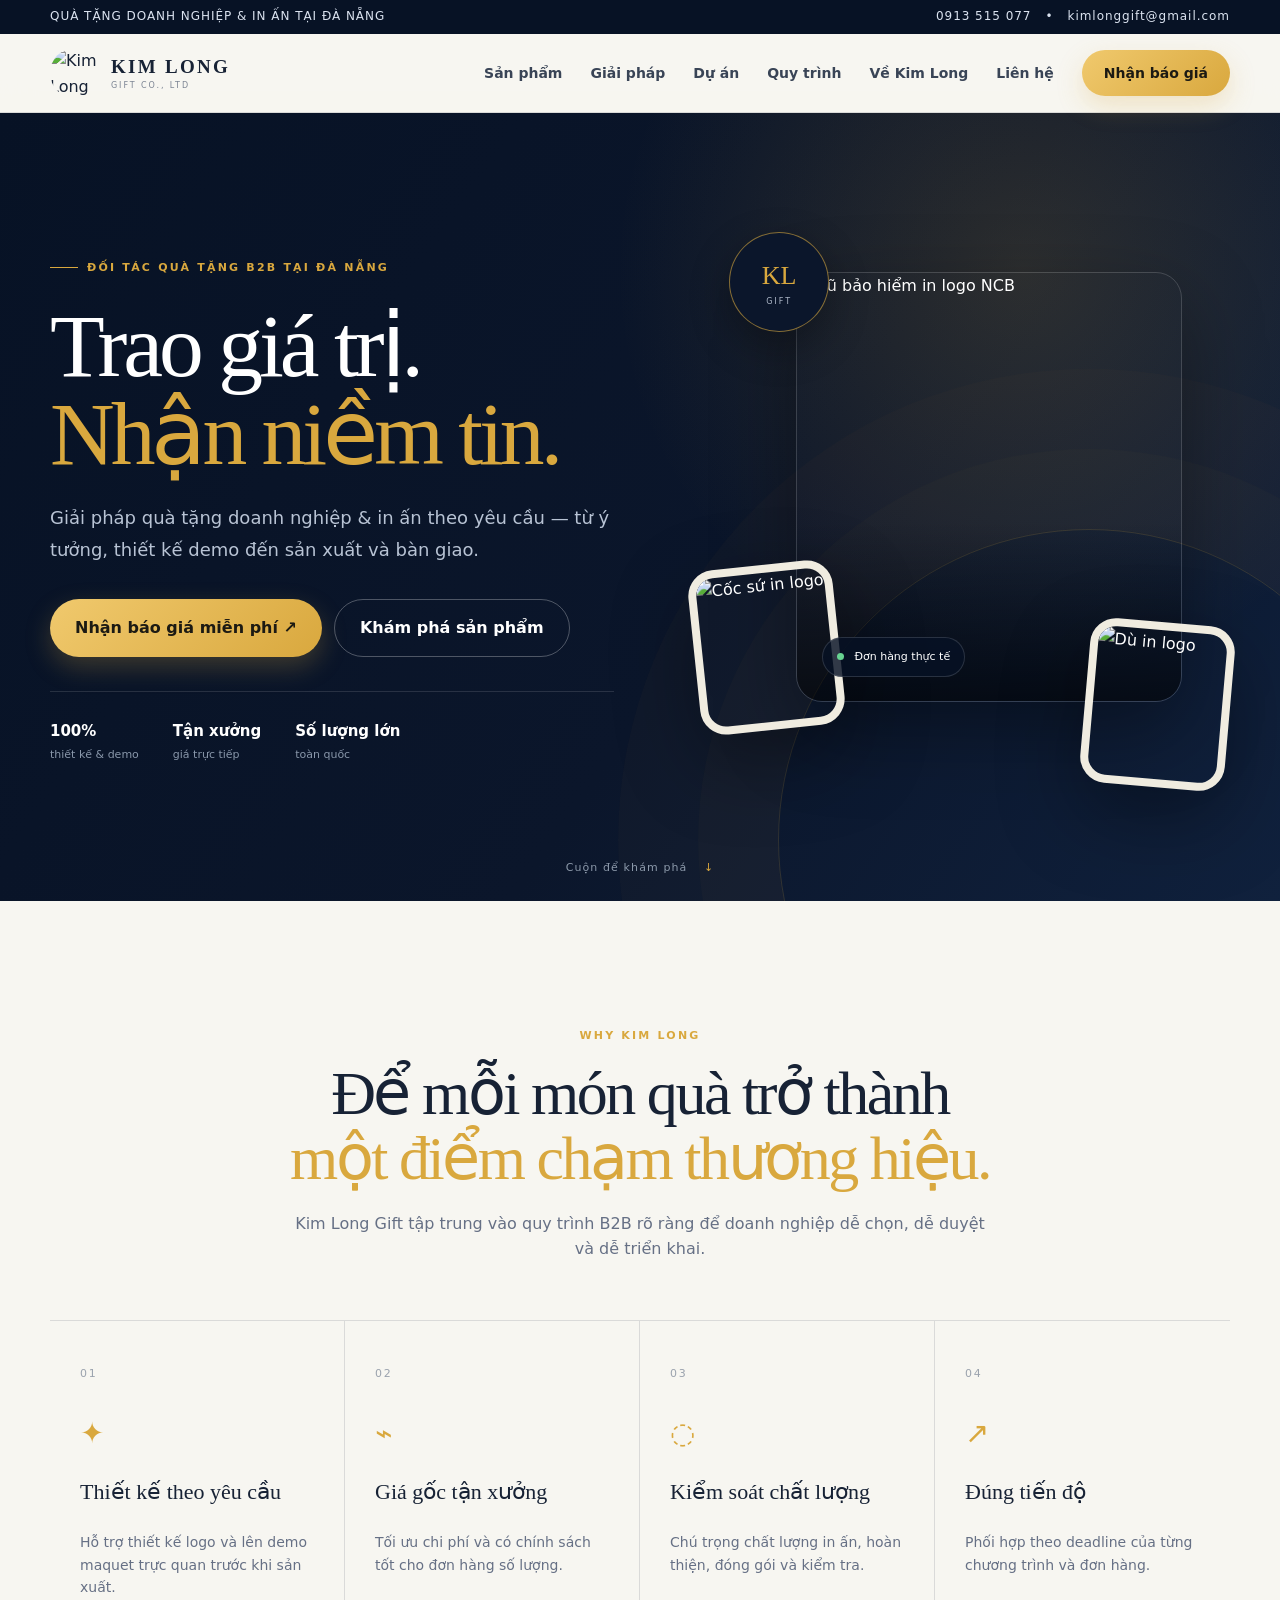
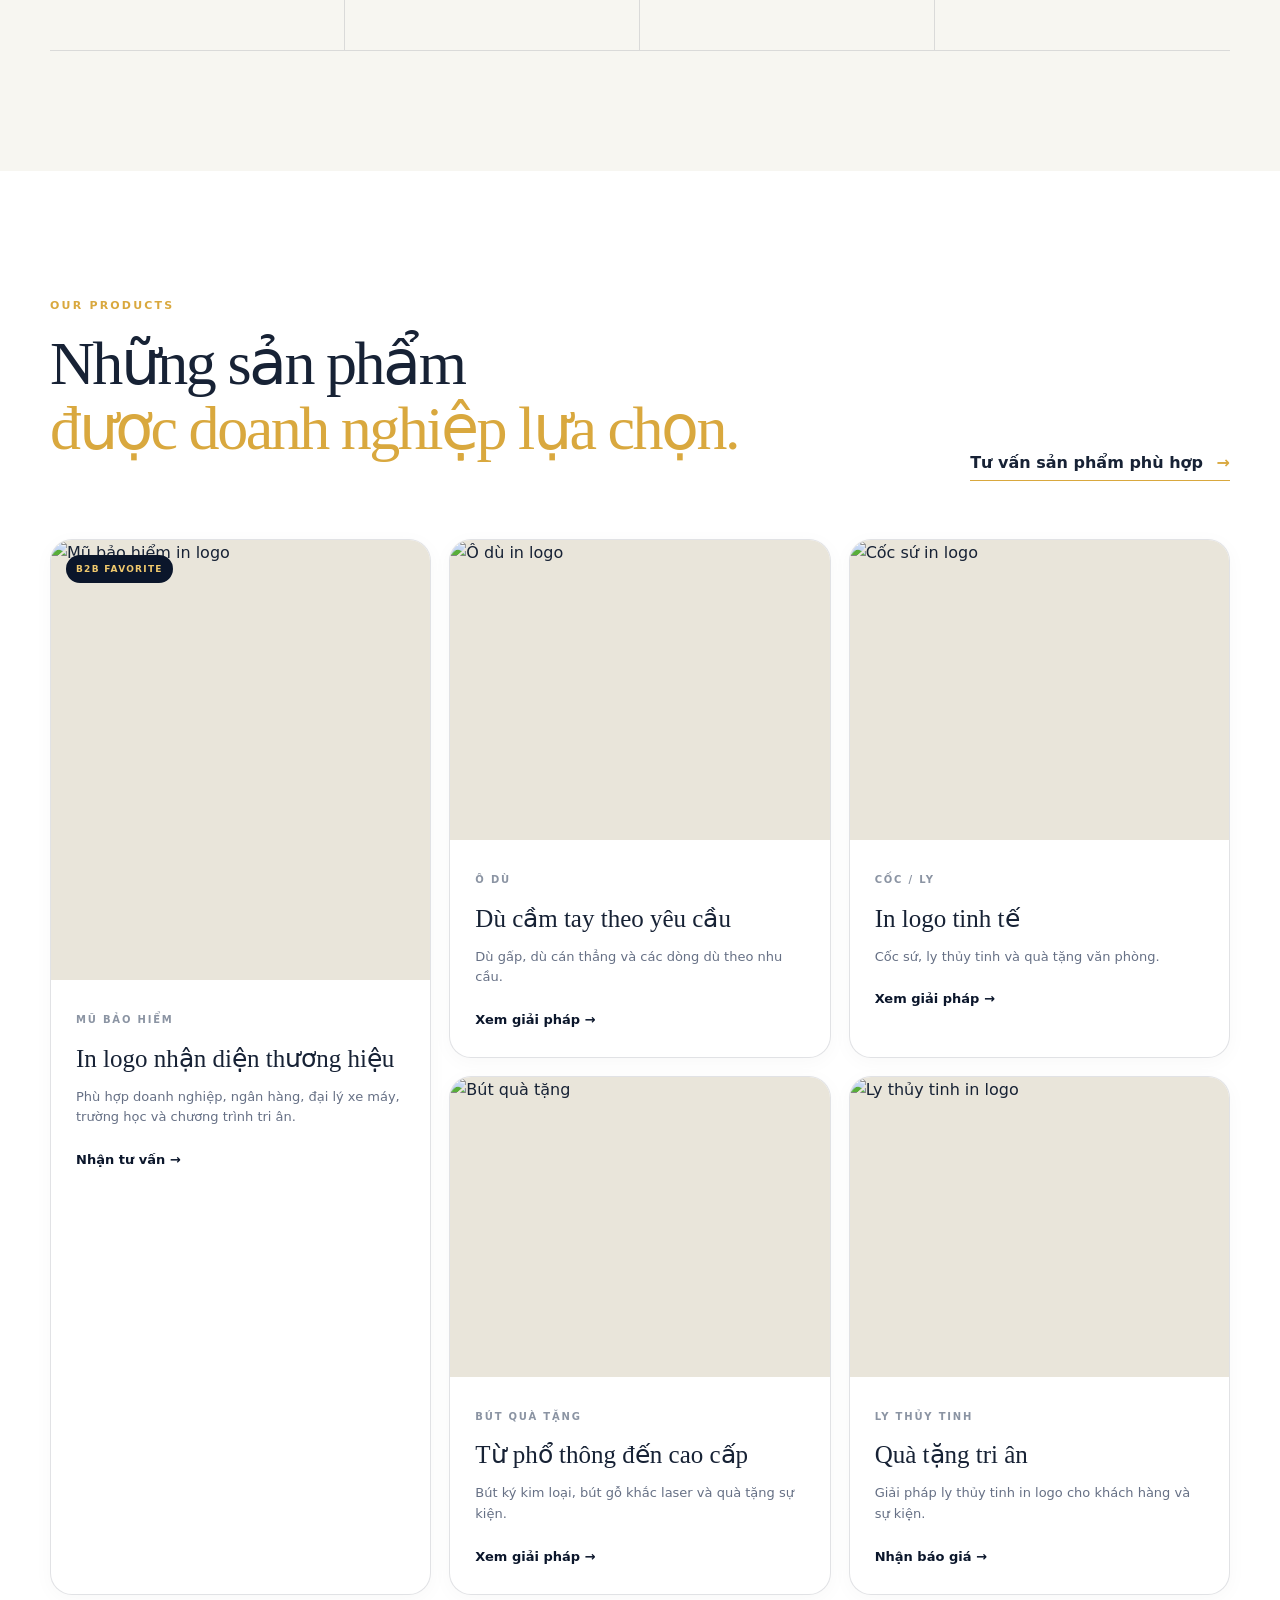
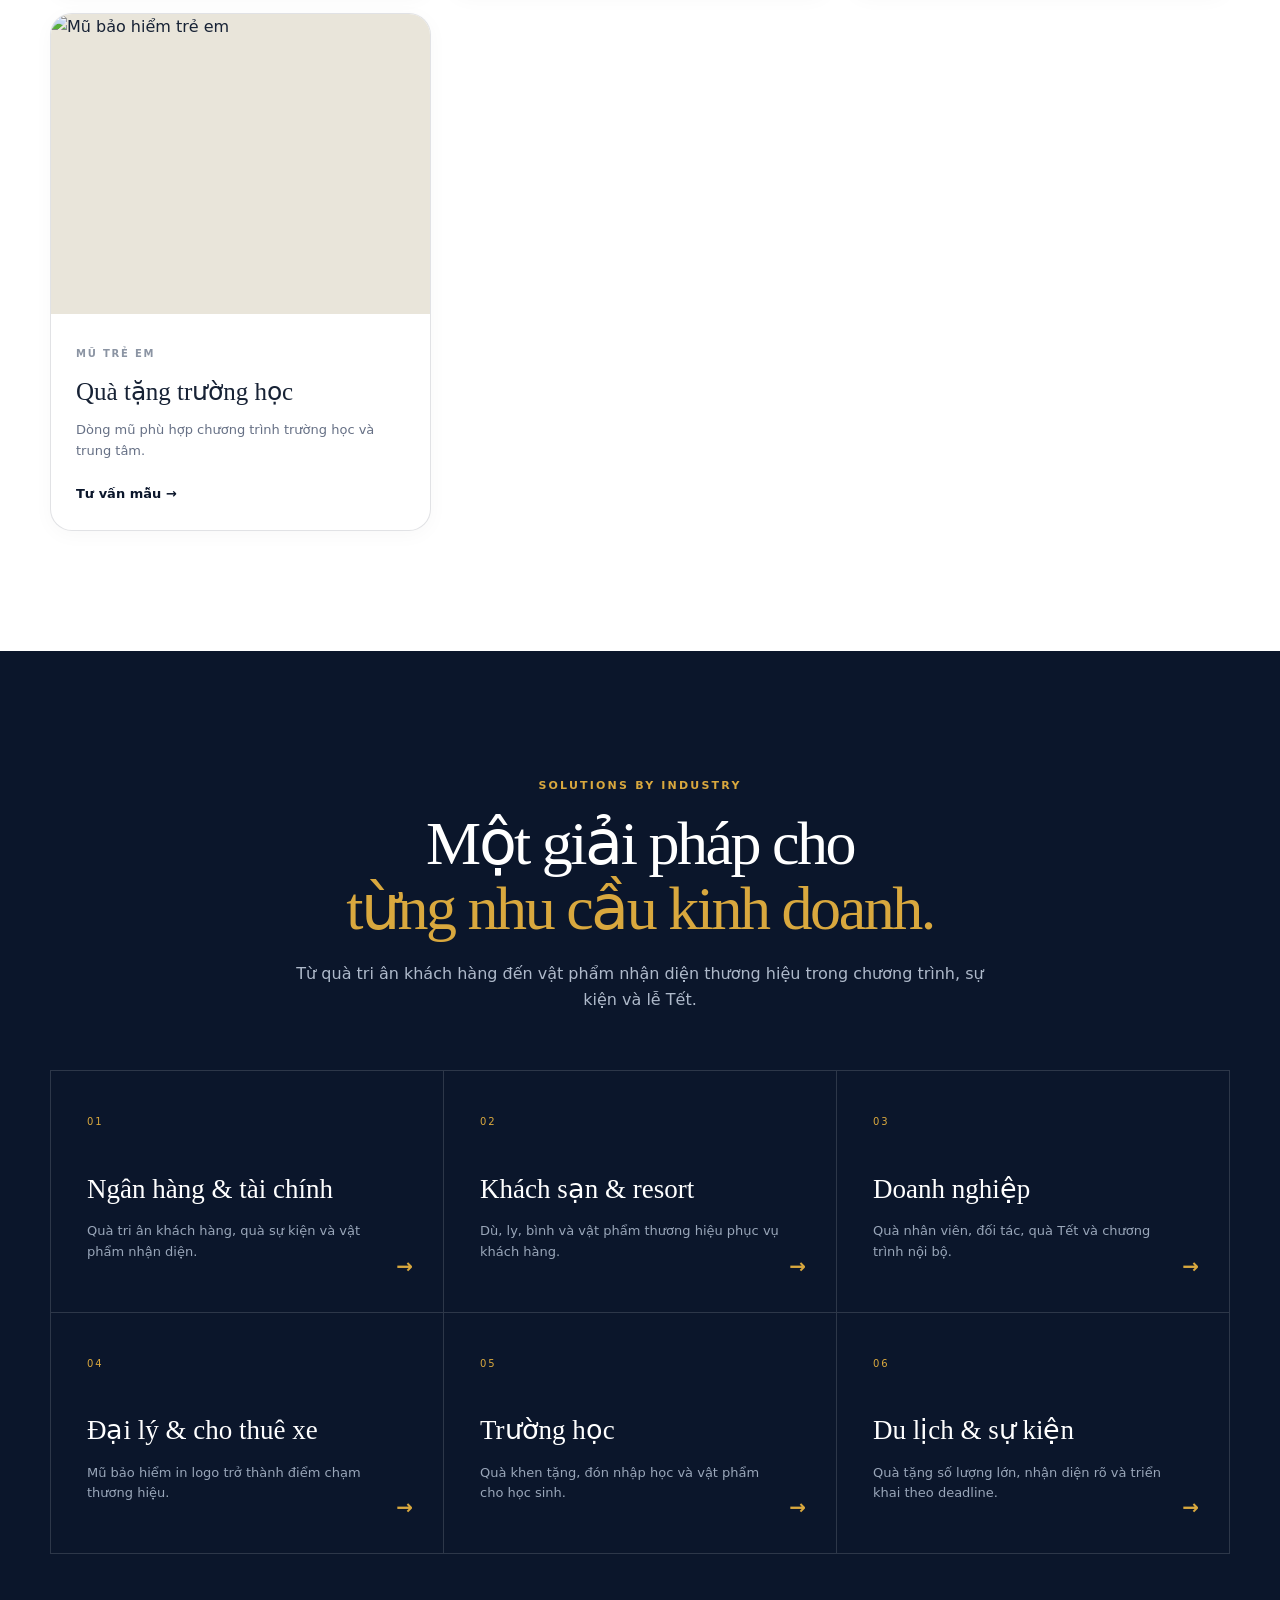
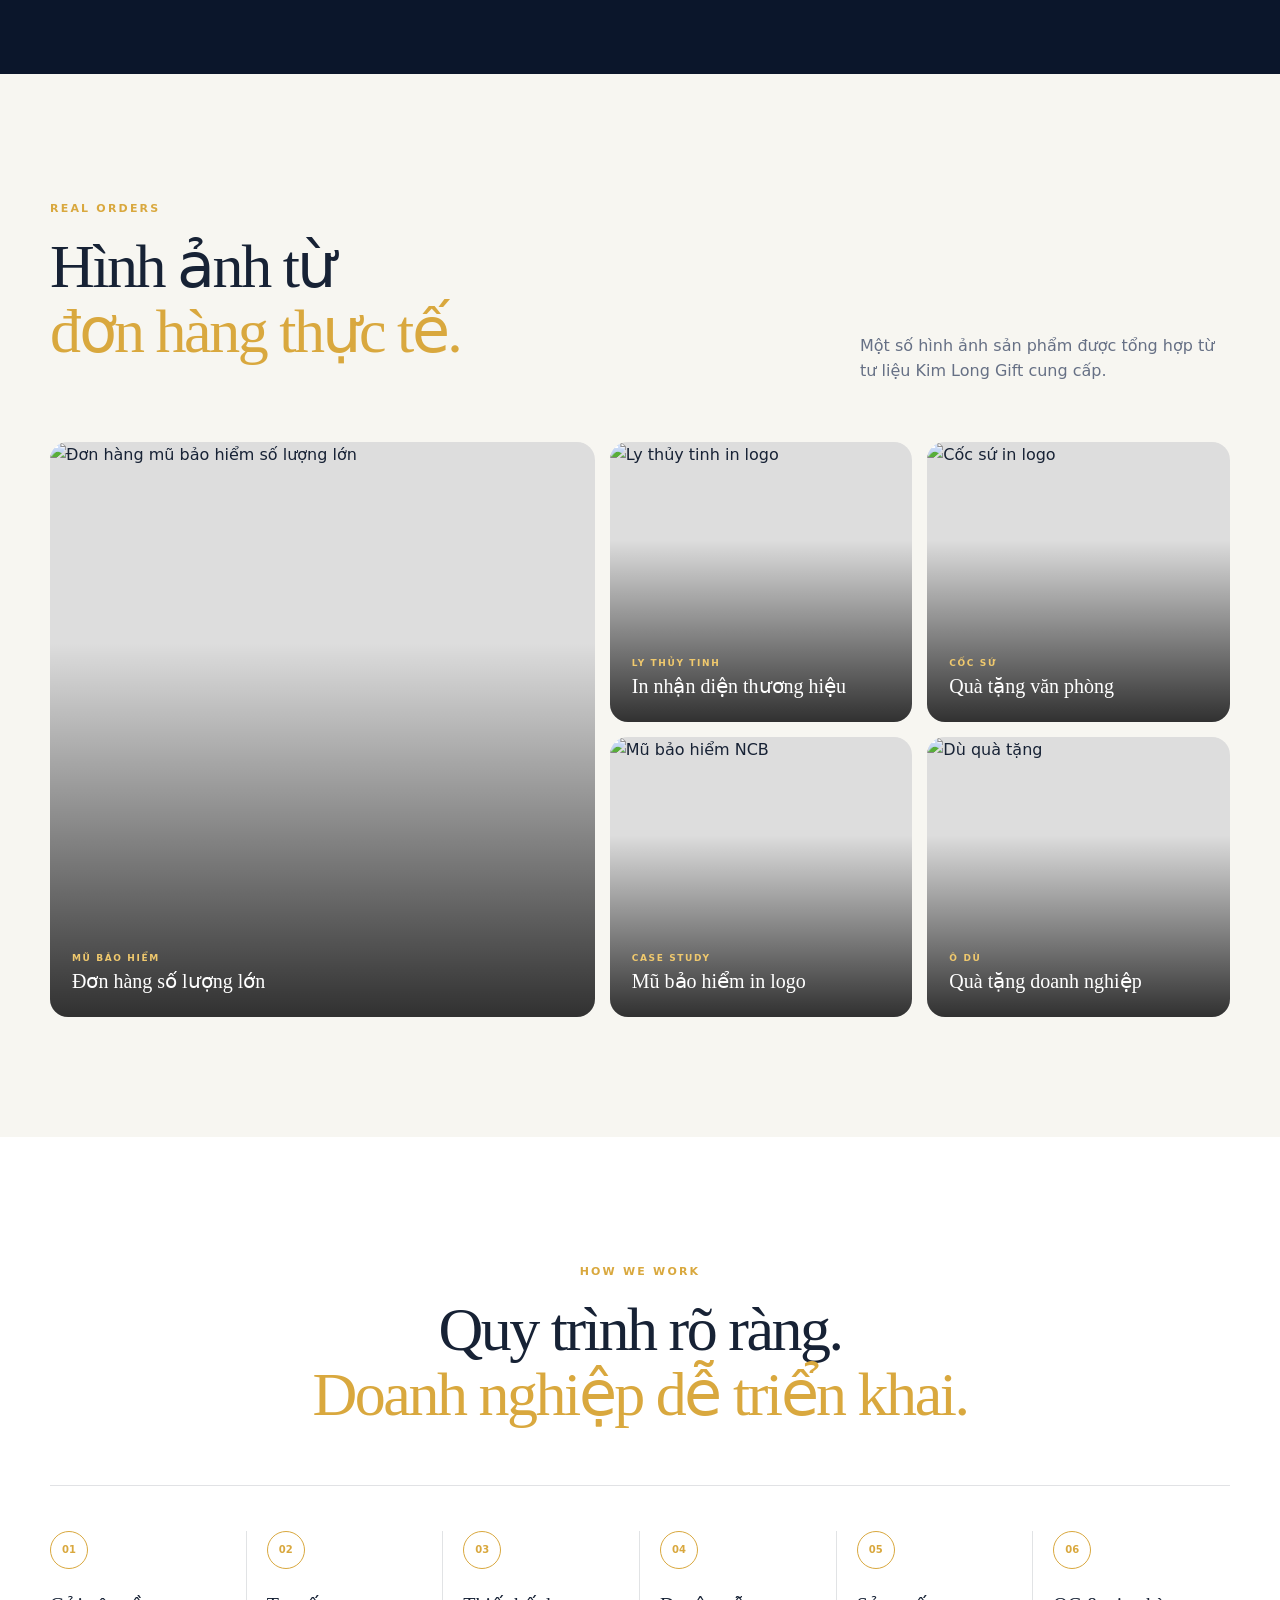
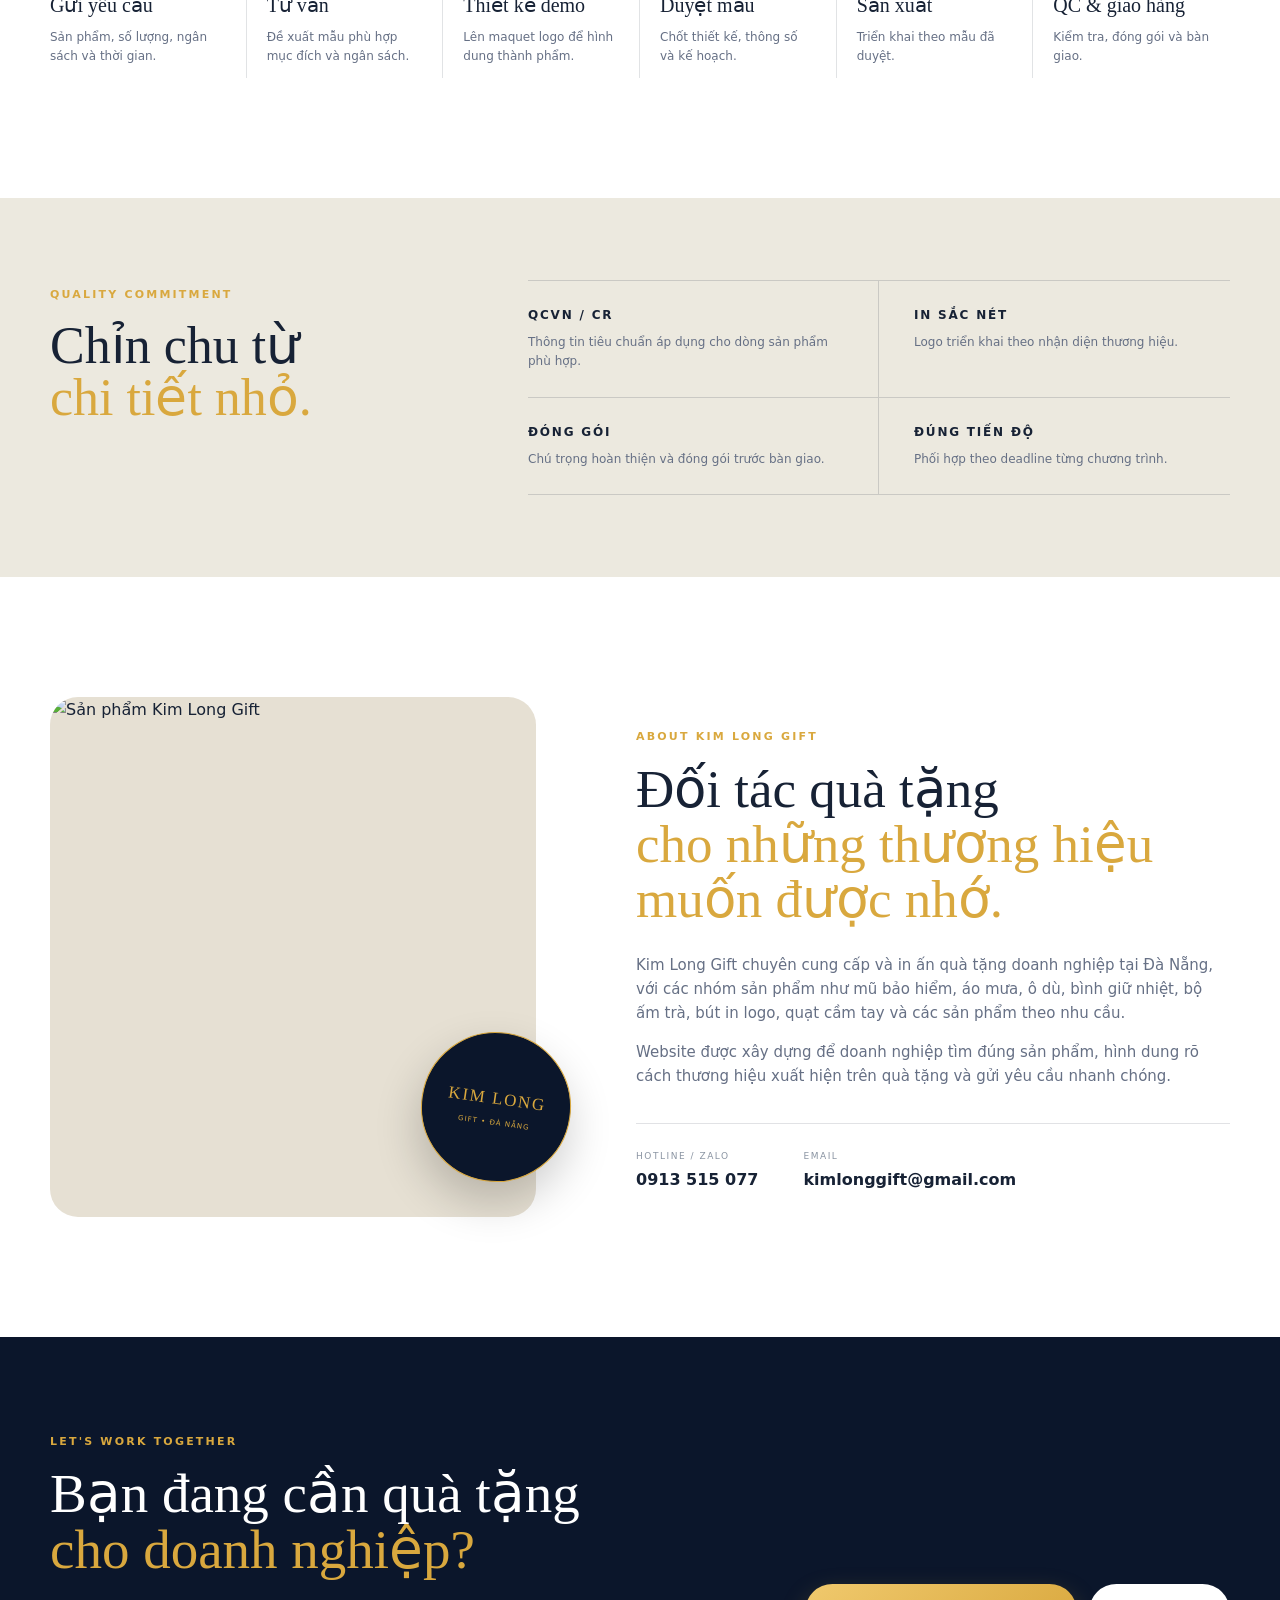
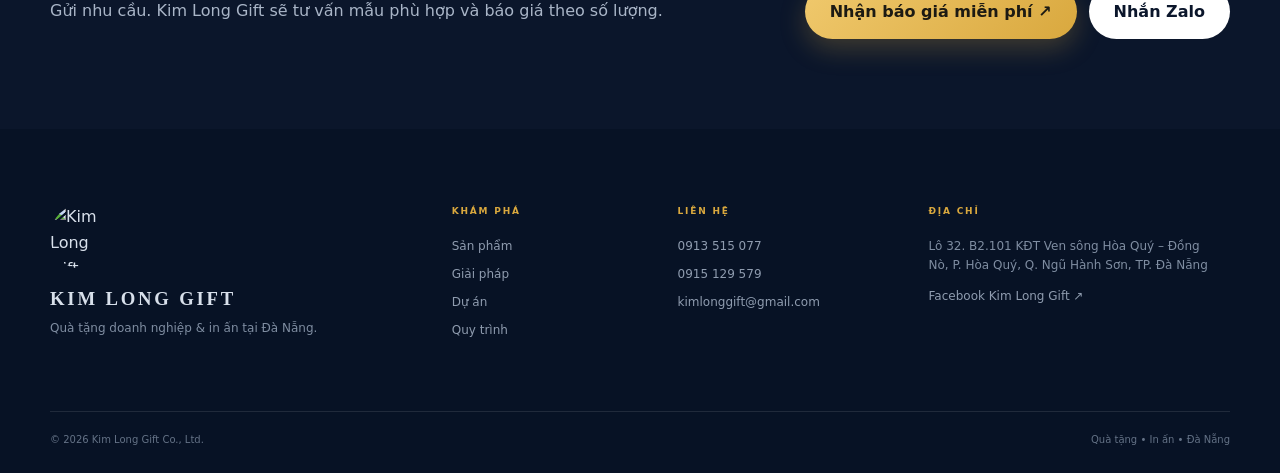
==== index.html @ 125bad08 "Add Kim Long Gift website homepage" ====
<!doctype html><html lang="vi"><head><meta charset="utf-8"><meta name="viewport" content="width=device-width,initial-scale=1"><meta name="theme-color" content="#0b162b"><meta name="description" content="Kim Long Gift – quà tặng doanh nghiệp và in ấn logo tại Đà Nẵng."><meta property="og:title" content="Kim Long Gift | Quà tặng doanh nghiệp & in ấn"><meta property="og:description" content="Giải pháp quà tặng doanh nghiệp từ tư vấn, thiết kế demo đến sản xuất và giao hàng."><title>Kim Long Gift | Quà tặng doanh nghiệp & in ấn Đà Nẵng</title><link rel="icon" href="assets/logo.jpg"><link rel="stylesheet" href="styles.css"></head><body><div class="topbar"><div class="container topbar-inner"><span>QUÀ TẶNG DOANH NGHIỆP & IN ẤN TẠI ĐÀ NẴNG</span><div class="top-links"><a href="tel:+84913515077">0913 515 077</a><span>•</span><a href="mailto:kimlonggift@gmail.com">kimlonggift@gmail.com</a></div></div></div><header class="site-header"><div class="container nav-wrap"><a class="brand" href="#home"><img src="assets/logo.jpg" alt="Kim Long Gift" class="brand-logo"><div class="brand-copy"><strong>KIM LONG</strong><span>GIFT CO., LTD</span></div></a><button class="menu-toggle" aria-label="Mở menu" aria-expanded="false">☰</button><nav class="nav" id="nav"><a href="#products">Sản phẩm</a><a href="#solutions">Giải pháp</a><a href="#projects">Dự án</a><a href="#process">Quy trình</a><a href="#about">Về Kim Long</a><a href="#contact">Liên hệ</a><button class="btn btn-gold nav-cta" data-open-quote>Nhận báo giá</button></nav></div></header><main><section class="hero" id="home"><div class="container hero-grid"><div class="hero-copy reveal"><div class="eyebrow"><span></span> ĐỐI TÁC QUÀ TẶNG B2B TẠI ĐÀ NẴNG</div><h1>Trao giá trị.<br><em>Nhận niềm tin.</em></h1><p class="hero-lead">Giải pháp quà tặng doanh nghiệp & in ấn theo yêu cầu — từ ý tưởng, thiết kế demo đến sản xuất và bàn giao.</p><div class="hero-actions"><button class="btn btn-gold btn-lg" data-open-quote>Nhận báo giá miễn phí <span>↗</span></button><a class="btn btn-outline btn-lg" href="#products">Khám phá sản phẩm</a></div><div class="trust-row"><div><strong>100%</strong><span>thiết kế & demo</span></div><div><strong>Tận xưởng</strong><span>giá trực tiếp</span></div><div><strong>Số lượng lớn</strong><span>toàn quốc</span></div></div></div><div class="hero-showcase reveal"><div class="hero-card main-card"><img src="assets/helmet-ncb.jpg" alt="Mũ bảo hiểm in logo NCB"><div class="floating-tag"><span class="dot"></span> Đơn hàng thực tế</div></div><div class="hero-card small-card small-one"><img src="assets/cup-donga.jpg" alt="Cốc sứ in logo"></div><div class="hero-card small-card small-two"><img src="assets/umbrella.jpg" alt="Dù in logo"></div><div class="seal"><span>KL</span><small>GIFT</small></div></div></div><a class="scroll-hint" href="#why">Cuộn để khám phá <span>↓</span></a></section><section class="section why" id="why"><div class="container"><div class="section-head centered reveal"><span class="section-kicker">WHY KIM LONG</span><h2>Để mỗi món quà trở thành<br><em>một điểm chạm thương hiệu.</em></h2><p>Kim Long Gift tập trung vào quy trình B2B rõ ràng để doanh nghiệp dễ chọn, dễ duyệt và dễ triển khai.</p></div><div class="feature-grid"><article class="feature-card reveal"><span class="feature-no">01</span><div class="feature-icon">✦</div><h3>Thiết kế theo yêu cầu</h3><p>Hỗ trợ thiết kế logo và lên demo maquet trực quan trước khi sản xuất.</p></article><article class="feature-card reveal"><span class="feature-no">02</span><div class="feature-icon">⌁</div><h3>Giá gốc tận xưởng</h3><p>Tối ưu chi phí và có chính sách tốt cho đơn hàng số lượng.</p></article><article class="feature-card reveal"><span class="feature-no">03</span><div class="feature-icon">◌</div><h3>Kiểm soát chất lượng</h3><p>Chú trọng chất lượng in ấn, hoàn thiện, đóng gói và kiểm tra.</p></article><article class="feature-card reveal"><span class="feature-no">04</span><div class="feature-icon">↗</div><h3>Đúng tiến độ</h3><p>Phối hợp theo deadline của từng chương trình và đơn hàng.</p></article></div></div></section><section class="section products" id="products"><div class="container"><div class="section-head row-head reveal"><div><span class="section-kicker">OUR PRODUCTS</span><h2>Những sản phẩm<br><em>được doanh nghiệp lựa chọn.</em></h2></div><a class="text-link" href="#contact">Tư vấn sản phẩm phù hợp <span>→</span></a></div><div class="product-grid"><article class="product-card product-feature reveal"><div class="product-image"><img src="assets/helmet-ncb.jpg" alt="Mũ bảo hiểm in logo"><span class="product-label">B2B FAVORITE</span></div><div class="product-body"><span>MŨ BẢO HIỂM</span><h3>In logo nhận diện thương hiệu</h3><p>Phù hợp doanh nghiệp, ngân hàng, đại lý xe máy, trường học và chương trình tri ân.</p><a href="#contact">Nhận tư vấn →</a></div></article><article class="product-card reveal"><div class="product-image"><img src="assets/umbrella.jpg" alt="Ô dù in logo"></div><div class="product-body"><span>Ô DÙ</span><h3>Dù cầm tay theo yêu cầu</h3><p>Dù gấp, dù cán thẳng và các dòng dù theo nhu cầu.</p><a href="#contact">Xem giải pháp →</a></div></article><article class="product-card reveal"><div class="product-image"><img src="assets/cup-agribank.jpg" alt="Cốc sứ in logo"></div><div class="product-body"><span>CỐC / LY</span><h3>In logo tinh tế</h3><p>Cốc sứ, ly thủy tinh và quà tặng văn phòng.</p><a href="#contact">Xem giải pháp →</a></div></article><article class="product-card reveal"><div class="product-image"><img src="assets/pen.jpg" alt="Bút quà tặng"></div><div class="product-body"><span>BÚT QUÀ TẶNG</span><h3>Từ phổ thông đến cao cấp</h3><p>Bút ký kim loại, bút gỗ khắc laser và quà tặng sự kiện.</p><a href="#contact">Xem giải pháp →</a></div></article><article class="product-card reveal"><div class="product-image"><img src="assets/glass.jpg" alt="Ly thủy tinh in logo"></div><div class="product-body"><span>LY THỦY TINH</span><h3>Quà tặng tri ân</h3><p>Giải pháp ly thủy tinh in logo cho khách hàng và sự kiện.</p><a href="#contact">Nhận báo giá →</a></div></article><article class="product-card reveal"><div class="product-image"><img src="assets/kids-helmet.jpg" alt="Mũ bảo hiểm trẻ em"></div><div class="product-body"><span>MŨ TRẺ EM</span><h3>Quà tặng trường học</h3><p>Dòng mũ phù hợp chương trình trường học và trung tâm.</p><a href="#contact">Tư vấn mẫu →</a></div></article></div></div></section><section class="section dark solutions" id="solutions"><div class="container"><div class="section-head centered light reveal"><span class="section-kicker">SOLUTIONS BY INDUSTRY</span><h2>Một giải pháp cho<br><em>từng nhu cầu kinh doanh.</em></h2><p>Từ quà tri ân khách hàng đến vật phẩm nhận diện thương hiệu trong chương trình, sự kiện và lễ Tết.</p></div><div class="industry-grid"><article class="industry-card reveal"><span>01</span><h3>Ngân hàng & tài chính</h3><p>Quà tri ân khách hàng, quà sự kiện và vật phẩm nhận diện.</p><b>→</b></article><article class="industry-card reveal"><span>02</span><h3>Khách sạn & resort</h3><p>Dù, ly, bình và vật phẩm thương hiệu phục vụ khách hàng.</p><b>→</b></article><article class="industry-card reveal"><span>03</span><h3>Doanh nghiệp</h3><p>Quà nhân viên, đối tác, quà Tết và chương trình nội bộ.</p><b>→</b></article><article class="industry-card reveal"><span>04</span><h3>Đại lý & cho thuê xe</h3><p>Mũ bảo hiểm in logo trở thành điểm chạm thương hiệu.</p><b>→</b></article><article class="industry-card reveal"><span>05</span><h3>Trường học</h3><p>Quà khen tặng, đón nhập học và vật phẩm cho học sinh.</p><b>→</b></article><article class="industry-card reveal"><span>06</span><h3>Du lịch & sự kiện</h3><p>Quà tặng số lượng lớn, nhận diện rõ và triển khai theo deadline.</p><b>→</b></article></div></div></section><section class="section projects" id="projects"><div class="container"><div class="section-head row-head reveal"><div><span class="section-kicker">REAL ORDERS</span><h2>Hình ảnh từ<br><em>đơn hàng thực tế.</em></h2></div><p class="head-note">Một số hình ảnh sản phẩm được tổng hợp từ tư liệu Kim Long Gift cung cấp.</p></div><div class="project-mosaic"><div class="project large reveal"><img src="assets/helmets-bulk.jpg" alt="Đơn hàng mũ bảo hiểm số lượng lớn"><div class="project-caption"><span>MŨ BẢO HIỂM</span><strong>Đơn hàng số lượng lớn</strong></div></div><div class="project reveal"><img src="assets/glass-logo.jpg" alt="Ly thủy tinh in logo"><div class="project-caption"><span>LY THỦY TINH</span><strong>In nhận diện thương hiệu</strong></div></div><div class="project reveal"><img src="assets/cup-bidv.jpg" alt="Cốc sứ in logo"><div class="project-caption"><span>CỐC SỨ</span><strong>Quà tặng văn phòng</strong></div></div><div class="project reveal"><img src="assets/helmet-ncb-2.jpg" alt="Mũ bảo hiểm NCB"><div class="project-caption"><span>CASE STUDY</span><strong>Mũ bảo hiểm in logo</strong></div></div><div class="project reveal"><img src="assets/umbrella-yellow.jpg" alt="Dù quà tặng"><div class="project-caption"><span>Ô DÙ</span><strong>Quà tặng doanh nghiệp</strong></div></div></div></div></section><section class="section process" id="process"><div class="container"><div class="section-head centered reveal"><span class="section-kicker">HOW WE WORK</span><h2>Quy trình rõ ràng.<br><em>Doanh nghiệp dễ triển khai.</em></h2></div><div class="process-line"><div class="process-step reveal"><span>01</span><h3>Gửi yêu cầu</h3><p>Sản phẩm, số lượng, ngân sách và thời gian.</p></div><div class="process-step reveal"><span>02</span><h3>Tư vấn</h3><p>Đề xuất mẫu phù hợp mục đích và ngân sách.</p></div><div class="process-step reveal"><span>03</span><h3>Thiết kế demo</h3><p>Lên maquet logo để hình dung thành phẩm.</p></div><div class="process-step reveal"><span>04</span><h3>Duyệt mẫu</h3><p>Chốt thiết kế, thông số và kế hoạch.</p></div><div class="process-step reveal"><span>05</span><h3>Sản xuất</h3><p>Triển khai theo mẫu đã duyệt.</p></div><div class="process-step reveal"><span>06</span><h3>QC & giao hàng</h3><p>Kiểm tra, đóng gói và bàn giao.</p></div></div></div></section><section class="quality-band"><div class="container quality-grid"><div class="quality-intro reveal"><span class="section-kicker">QUALITY COMMITMENT</span><h2>Chỉn chu từ<br><em>chi tiết nhỏ.</em></h2></div><div class="quality-items"><div class="quality-item reveal"><strong>QCVN / CR</strong><span>Thông tin tiêu chuẩn áp dụng cho dòng sản phẩm phù hợp.</span></div><div class="quality-item reveal"><strong>IN SẮC NÉT</strong><span>Logo triển khai theo nhận diện thương hiệu.</span></div><div class="quality-item reveal"><strong>ĐÓNG GÓI</strong><span>Chú trọng hoàn thiện và đóng gói trước bàn giao.</span></div><div class="quality-item reveal"><strong>ĐÚNG TIẾN ĐỘ</strong><span>Phối hợp theo deadline từng chương trình.</span></div></div></div></section><section class="section about" id="about"><div class="container about-grid"><div class="about-visual reveal"><div class="about-image"><img src="assets/glass.jpg" alt="Sản phẩm Kim Long Gift"></div><div class="about-stamp"><span>KIM LONG</span><small>GIFT • ĐÀ NẴNG</small></div></div><div class="about-copy reveal"><span class="section-kicker">ABOUT KIM LONG GIFT</span><h2>Đối tác quà tặng<br><em>cho những thương hiệu muốn được nhớ.</em></h2><p>Kim Long Gift chuyên cung cấp và in ấn quà tặng doanh nghiệp tại Đà Nẵng, với các nhóm sản phẩm như mũ bảo hiểm, áo mưa, ô dù, bình giữ nhiệt, bộ ấm trà, bút in logo, quạt cầm tay và các sản phẩm theo nhu cầu.</p><p>Website được xây dựng để doanh nghiệp tìm đúng sản phẩm, hình dung rõ cách thương hiệu xuất hiện trên quà tặng và gửi yêu cầu nhanh chóng.</p><div class="about-contact"><div><span>HOTLINE / ZALO</span><a href="tel:+84913515077">0913 515 077</a></div><div><span>EMAIL</span><a href="mailto:kimlonggift@gmail.com">kimlonggift@gmail.com</a></div></div></div></div></section><section class="cta" id="contact"><div class="container cta-inner reveal"><div><span class="section-kicker">LET'S WORK TOGETHER</span><h2>Bạn đang cần quà tặng<br><em>cho doanh nghiệp?</em></h2><p>Gửi nhu cầu. Kim Long Gift sẽ tư vấn mẫu phù hợp và báo giá theo số lượng.</p></div><div class="cta-actions"><button class="btn btn-gold btn-lg" data-open-quote>Nhận báo giá miễn phí ↗</button><a class="btn btn-light btn-lg" href="https://zalo.me/0913515077" target="_blank" rel="noopener">Nhắn Zalo</a></div></div></section></main><footer class="footer"><div class="container footer-grid"><div class="footer-brand"><img src="assets/logo.jpg" alt="Kim Long Gift"><h3>KIM LONG GIFT</h3><p>Quà tặng doanh nghiệp & in ấn tại Đà Nẵng.</p></div><div><span class="footer-title">KHÁM PHÁ</span><a href="#products">Sản phẩm</a><a href="#solutions">Giải pháp</a><a href="#projects">Dự án</a><a href="#process">Quy trình</a></div><div><span class="footer-title">LIÊN HỆ</span><a href="tel:+84913515077">0913 515 077</a><a href="tel:+84915129579">0915 129 579</a><a href="mailto:kimlonggift@gmail.com">kimlonggift@gmail.com</a></div><div><span class="footer-title">ĐỊA CHỈ</span><p>Lô 32. B2.101 KĐT Ven sông Hòa Quý – Đồng Nò, P. Hòa Quý, Q. Ngũ Hành Sơn, TP. Đà Nẵng</p><a href="https://www.facebook.com/kimlonggift" target="_blank" rel="noopener">Facebook Kim Long Gift ↗</a></div></div><div class="container footer-bottom"><span>© 2026 Kim Long Gift Co., Ltd.</span><span>Quà tặng • In ấn • Đà Nẵng</span></div></footer><div class="mobile-bar"><a href="tel:+84913515077">☎ Gọi ngay</a><a href="https://zalo.me/0913515077" target="_blank" rel="noopener">Zalo</a><button data-open-quote>Báo giá</button></div><div class="modal" id="quoteModal" aria-hidden="true"><div class="modal-backdrop" data-close-quote></div><div class="modal-panel"><button class="modal-close" data-close-quote aria-label="Đóng">×</button><span class="section-kicker">NHẬN BÁO GIÁ</span><h2>Hãy cho Kim Long biết<br><em>bạn đang cần gì.</em></h2><form id="quoteForm"><div class="form-grid"><label>Họ tên *<input name="name" required placeholder="Nguyễn Văn A"></label><label>Công ty<input name="company" placeholder="Tên doanh nghiệp"></label></div><div class="form-grid"><label>Số điện thoại *<input name="phone" required type="tel" placeholder="09xx xxx xxx"></label><label>Sản phẩm cần tìm<select name="product"><option>Mũ bảo hiểm</option><option>Ô / dù</option><option>Cốc / ly</option><option>Bình giữ nhiệt</option><option>Bút quà tặng</option><option>Sản phẩm khác</option></select></label></div><div class="form-grid"><label>Số lượng dự kiến<input name="quantity" placeholder="Ví dụ: 500 sản phẩm"></label><label>Thời gian cần hàng<input name="deadline" placeholder="Ví dụ: 20/10/2026"></label></div><label>Ghi chú<textarea name="note" rows="3" placeholder="Màu sắc, logo, ngân sách hoặc yêu cầu đặc biệt..."></textarea></label><button class="btn btn-gold btn-lg full" type="submit">Gửi yêu cầu qua email ↗</button></form></div></div><script src="script.js"></script></body></html>
---- styles.css ----
:root{--navy:#0b162b;--navy2:#101f38;--gold:#d9a83e;--gold2:#f0c96d;--ink:#172235;--muted:#667085;--paper:#f7f6f1;--white:#fff;--line:rgba(11,22,43,.12);--shadow:0 24px 70px rgba(11,22,43,.13);--radius:22px}*{box-sizing:border-box}html{scroll-behavior:smooth}body{margin:0;font-family:Inter,ui-sans-serif,system-ui,-apple-system,BlinkMacSystemFont,"Segoe UI",sans-serif;color:var(--ink);background:var(--paper);line-height:1.6}button,a,input,select,textarea{font:inherit}a{text-decoration:none;color:inherit}img{display:block;max-width:100%}.container{width:min(1180px,calc(100% - 48px));margin:auto}.topbar{background:#071225;color:#dbe3f0;font-size:12px;letter-spacing:.08em}.topbar-inner{min-height:34px;display:flex;align-items:center;justify-content:space-between}.top-links{display:flex;gap:14px}.site-header{position:sticky;top:0;z-index:50;background:rgba(247,246,241,.94);backdrop-filter:blur(16px);border-bottom:1px solid var(--line)}.nav-wrap{height:78px;display:flex;align-items:center;justify-content:space-between}.brand{display:flex;align-items:center;gap:11px}.brand-logo{width:50px;height:50px;border-radius:50%;object-fit:cover}.brand-copy{display:flex;flex-direction:column;line-height:1}.brand-copy strong{font-family:Georgia,serif;font-size:19px;letter-spacing:.12em}.brand-copy span{font-size:8px;letter-spacing:.24em;margin-top:6px;color:#7b8493}.nav{display:flex;align-items:center;gap:28px;font-size:14px;font-weight:600}.nav a{color:#394456;transition:.2s}.nav a:hover{color:var(--gold)}.btn{border:0;cursor:pointer;border-radius:999px;padding:12px 22px;font-weight:750;transition:transform .2s,box-shadow .2s,background .2s}.btn:hover{transform:translateY(-2px)}.btn-gold{background:linear-gradient(135deg,var(--gold2),var(--gold));color:#1c1a13;box-shadow:0 10px 26px rgba(217,168,62,.25)}.btn-outline{border:1px solid rgba(255,255,255,.28);color:#fff;background:transparent}.btn-light{background:#fff;color:var(--navy)}.btn-lg{padding:15px 25px}.menu-toggle{display:none;background:none;border:0;font-size:26px}.hero{min-height:calc(100vh - 112px);display:flex;align-items:center;position:relative;overflow:hidden;background:var(--navy);color:#fff}.hero:before{content:"";position:absolute;inset:0;background:radial-gradient(circle at 80% 20%,rgba(217,168,62,.16),transparent 34%),linear-gradient(125deg,#071225 0%,#0b162b 58%,#10213d 100%)}.hero:after{content:"";position:absolute;right:-120px;bottom:-250px;width:620px;height:620px;border:1px solid rgba(217,168,62,.18);border-radius:50%;box-shadow:0 0 0 80px rgba(217,168,62,.025),0 0 0 160px rgba(217,168,62,.018)}.hero-grid{position:relative;z-index:2;display:grid;grid-template-columns:1fr .95fr;gap:80px;align-items:center;padding:88px 0}.eyebrow,.section-kicker{font-size:11px;font-weight:800;letter-spacing:.2em;color:var(--gold);display:inline-flex;align-items:center;gap:9px}.eyebrow span{width:28px;height:1px;background:var(--gold)}h1,h2,h3,p{margin-top:0}h1{font-family:Georgia,serif;font-weight:500;font-size:clamp(58px,7vw,92px);line-height:.98;letter-spacing:-.045em;margin:25px 0}h1 em,h2 em{font-style:normal;color:var(--gold)}.hero-lead{max-width:600px;color:#b8c3d4;font-size:18px;line-height:1.75}.hero-actions{display:flex;gap:12px;margin:34px 0}.trust-row{display:flex;gap:34px;padding-top:27px;border-top:1px solid rgba(255,255,255,.12);max-width:600px}.trust-row div{display:flex;flex-direction:column}.trust-row strong{font-size:15px;color:#fff}.trust-row span{font-size:11px;color:#8997aa;margin-top:3px}.hero-showcase{position:relative;min-height:570px}.hero-card{overflow:hidden;border-radius:26px;box-shadow:0 30px 80px rgba(0,0,0,.35)}.main-card{position:absolute;width:72%;height:430px;right:9%;top:50px;border:1px solid rgba(255,255,255,.16)}.hero-card img{width:100%;height:100%;object-fit:cover}.main-card:after{content:"";position:absolute;inset:0;background:linear-gradient(180deg,transparent 58%,rgba(0,0,0,.6))}.floating-tag{position:absolute;z-index:2;bottom:24px;left:25px;background:rgba(7,18,37,.82);border:1px solid rgba(255,255,255,.14);padding:10px 14px;border-radius:999px;font-size:11px}.dot{display:inline-block;width:7px;height:7px;background:#67d391;border-radius:50%;margin-right:7px}.small-card{position:absolute;width:145px;height:165px;border:8px solid #f0ece0}.small-one{left:0;bottom:62px;transform:rotate(-6deg)}.small-two{right:0;bottom:5px;transform:rotate(5deg)}.seal{position:absolute;left:35px;top:10px;width:100px;height:100px;border:1px solid rgba(217,168,62,.6);border-radius:50%;background:#0b162b;display:flex;flex-direction:column;align-items:center;justify-content:center;box-shadow:0 15px 40px rgba(0,0,0,.3)}.seal span{font-family:Georgia,serif;color:var(--gold);font-size:26px}.seal small{font-size:8px;letter-spacing:.25em;color:#aeb8c8}.scroll-hint{position:absolute;z-index:2;bottom:24px;left:50%;transform:translateX(-50%);font-size:11px;color:#8c99aa;letter-spacing:.1em}.scroll-hint span{margin-left:12px;color:var(--gold)}.section{padding:120px 0}.section-head{margin-bottom:58px}.section-head.centered{text-align:center;max-width:760px;margin-left:auto;margin-right:auto}.section-head h2{font-family:Georgia,serif;font-size:clamp(40px,5vw,62px);font-weight:500;line-height:1.05;letter-spacing:-.04em;margin:14px 0 20px}.section-head p{color:var(--muted);max-width:690px;margin:0 auto}.row-head{display:flex;justify-content:space-between;align-items:end;gap:30px}.row-head .head-note{max-width:370px;margin:0}.text-link{font-weight:750;border-bottom:1px solid var(--gold);padding-bottom:5px}.text-link span{color:var(--gold);margin-left:8px}.feature-grid{display:grid;grid-template-columns:repeat(4,1fr);border-top:1px solid var(--line);border-bottom:1px solid var(--line)}.feature-card{padding:38px 30px;border-right:1px solid var(--line);position:relative}.feature-card:last-child{border-right:0}.feature-no{font-size:11px;color:#9aa2ad;letter-spacing:.15em}.feature-icon{font-size:29px;color:var(--gold);margin:25px 0 18px}.feature-card h3{font-family:Georgia,serif;font-size:22px;font-weight:500}.feature-card p{color:var(--muted);font-size:14px}.products{background:#fff}.product-grid{display:grid;grid-template-columns:repeat(3,1fr);gap:18px}.product-card{border:1px solid var(--line);border-radius:var(--radius);overflow:hidden;background:#fff;transition:.25s;box-shadow:0 4px 20px rgba(11,22,43,.03)}.product-card:hover{transform:translateY(-5px);box-shadow:var(--shadow)}.product-image{height:300px;position:relative;background:#e9e5da;overflow:hidden}.product-image img{width:100%;height:100%;object-fit:cover;transition:.5s}.product-card:hover .product-image img{transform:scale(1.04)}.product-label{position:absolute;top:15px;left:15px;background:var(--navy);color:var(--gold2);padding:7px 10px;border-radius:999px;font-size:9px;letter-spacing:.14em;font-weight:800}.product-body{padding:25px}.product-body>span{font-size:10px;color:#8b94a3;letter-spacing:.18em;font-weight:800}.product-body h3{font-family:Georgia,serif;font-size:25px;font-weight:500;margin:8px 0}.product-body p{color:var(--muted);font-size:13px;margin-bottom:18px}.product-body a{font-weight:750;font-size:13px;color:var(--navy)}.product-feature{grid-row:span 2}.product-feature .product-image{height:440px}.dark{background:var(--navy);color:#fff}.light p{color:#aeb9ca}.industry-grid{display:grid;grid-template-columns:repeat(3,1fr);border-top:1px solid rgba(255,255,255,.14);border-left:1px solid rgba(255,255,255,.14)}.industry-card{padding:36px;border-right:1px solid rgba(255,255,255,.14);border-bottom:1px solid rgba(255,255,255,.14);min-height:220px;position:relative}.industry-card span{color:var(--gold);font-size:10px;letter-spacing:.2em}.industry-card h3{font-family:Georgia,serif;font-weight:500;font-size:27px;margin:35px 0 10px}.industry-card p{color:#99a6b9;font-size:13px;max-width:300px}.industry-card b{position:absolute;right:30px;bottom:30px;color:var(--gold);font-size:20px}.projects{background:var(--paper)}.project-mosaic{display:grid;grid-template-columns:1.35fr .75fr .75fr;grid-auto-rows:280px;gap:15px}.project{position:relative;overflow:hidden;border-radius:18px;background:#ddd}.project.large{grid-row:span 2}.project img{width:100%;height:100%;object-fit:cover;transition:.5s}.project:hover img{transform:scale(1.05)}.project:after{content:"";position:absolute;inset:35% 0 0;background:linear-gradient(transparent,rgba(0,0,0,.78))}.project-caption{position:absolute;z-index:2;left:22px;bottom:20px;color:#fff;display:flex;flex-direction:column}.project-caption span{font-size:9px;letter-spacing:.18em;color:var(--gold2);font-weight:800}.project-caption strong{font-family:Georgia,serif;font-size:20px;font-weight:500}.process{background:#fff}.process-line{display:grid;grid-template-columns:repeat(6,1fr);gap:0;border-top:1px solid var(--line);padding-top:45px}.process-step{padding:0 20px;border-right:1px solid var(--line)}.process-step:first-child{padding-left:0}.process-step:last-child{border:0}.process-step>span{display:flex;width:38px;height:38px;border:1px solid var(--gold);border-radius:50%;align-items:center;justify-content:center;color:var(--gold);font-size:10px;font-weight:800}.process-step h3{font-family:Georgia,serif;font-weight:500;font-size:20px;margin:20px 0 7px}.process-step p{color:var(--muted);font-size:12px}.quality-band{padding:82px 0;background:#ece9df}.quality-grid{display:grid;grid-template-columns:.7fr 1.3fr;gap:100px;align-items:start}.quality-intro h2{font-family:Georgia,serif;font-size:52px;font-weight:500;line-height:1;margin:14px 0}.quality-items{display:grid;grid-template-columns:1fr 1fr;gap:0;border-top:1px solid rgba(11,22,43,.15)}.quality-item{padding:25px 25px 25px 0;border-bottom:1px solid rgba(11,22,43,.15)}.quality-item:nth-child(odd){border-right:1px solid rgba(11,22,43,.15);padding-right:35px}.quality-item:nth-child(even){padding-left:35px}.quality-item strong{display:block;font-size:12px;letter-spacing:.15em}.quality-item span{display:block;color:var(--muted);font-size:12px;margin-top:8px}.about{background:#fff}.about-grid{display:grid;grid-template-columns:.9fr 1.1fr;gap:100px;align-items:center}.about-visual{position:relative}.about-image{height:520px;border-radius:28px;overflow:hidden;background:#e6e0d3}.about-image img{width:100%;height:100%;object-fit:cover}.about-stamp{position:absolute;right:-35px;bottom:35px;width:150px;height:150px;background:var(--navy);color:var(--gold);border-radius:50%;border:1px solid var(--gold);display:flex;flex-direction:column;justify-content:center;align-items:center;transform:rotate(8deg);box-shadow:0 20px 45px rgba(0,0,0,.2)}.about-stamp span{font-family:Georgia,serif;font-size:17px;letter-spacing:.1em}.about-stamp small{font-size:7px;letter-spacing:.15em;margin-top:5px}.about-copy h2{font-family:Georgia,serif;font-size:53px;line-height:1.04;font-weight:500;margin:15px 0 25px}.about-copy>p{color:var(--muted);font-size:15px}.about-contact{display:flex;gap:45px;border-top:1px solid var(--line);padding-top:25px;margin-top:35px}.about-contact div{display:flex;flex-direction:column}.about-contact span{font-size:9px;letter-spacing:.17em;color:#8a94a2}.about-contact a{font-weight:750;margin-top:4px}.cta{background:var(--navy);color:#fff;padding:90px 0}.cta-inner{display:flex;justify-content:space-between;align-items:end;gap:40px}.cta h2{font-family:Georgia,serif;font-weight:500;font-size:55px;line-height:1.02;margin:13px 0 20px}.cta p{color:#a9b5c7}.cta-actions{display:flex;gap:12px;flex-shrink:0}.footer{background:#071225;color:#d8e0eb;padding:75px 0 25px}.footer-grid{display:grid;grid-template-columns:1.4fr .7fr .8fr 1.2fr;gap:50px;padding-bottom:60px}.footer-brand img{width:65px;height:65px;border-radius:50%;object-fit:cover}.footer-brand h3{font-family:Georgia,serif;letter-spacing:.15em;margin:15px 0 5px}.footer p{color:#7f8da1;font-size:12px;max-width:280px}.footer>div:not(.footer-bottom) a{display:block;color:#8f9caf;font-size:12px;margin:9px 0}.footer-title{display:block;font-size:9px;letter-spacing:.2em;color:var(--gold);margin-bottom:18px;font-weight:800}.footer-bottom{border-top:1px solid rgba(255,255,255,.1);padding-top:20px;display:flex;justify-content:space-between;color:#647286;font-size:10px}.mobile-bar{display:none}.modal{display:none;position:fixed;inset:0;z-index:100}.modal.open{display:flex;align-items:center;justify-content:center}.modal-backdrop{position:absolute;inset:0;background:rgba(4,10,20,.76);backdrop-filter:blur(5px)}.modal-panel{position:relative;z-index:2;width:min(680px,calc(100% - 30px));max-height:92vh;overflow:auto;background:#fff;border-radius:25px;padding:42px;box-shadow:0 30px 100px rgba(0,0,0,.4)}.modal-panel h2{font-family:Georgia,serif;font-weight:500;font-size:40px;line-height:1.05;margin:12px 0 28px}.modal-close{position:absolute;right:20px;top:15px;border:0;background:none;font-size:30px;cursor:pointer;color:#647286}.form-grid{display:grid;grid-template-columns:1fr 1fr;gap:14px}form label{display:block;font-size:11px;font-weight:750;color:#475467;margin-bottom:14px}input,select,textarea{display:block;width:100%;border:1px solid #d9dee7;border-radius:12px;padding:12px 13px;margin-top:6px;outline:none;background:#fafafa;color:var(--ink)}input:focus,select:focus,textarea:focus{border-color:var(--gold);box-shadow:0 0 0 3px rgba(217,168,62,.12)}textarea{resize:vertical}.full{width:100%}.form-note{text-align:center;font-size:11px;color:#8993a2;margin:13px 0 0}.form-note a{color:var(--navy);font-weight:800}.reveal{opacity:0;transform:translateY(22px);transition:opacity .7s ease,transform .7s ease}.reveal.visible{opacity:1;transform:none}@media(max-width:950px){.container{width:min(100% - 32px,720px)}.topbar{display:none}.nav-wrap{height:68px}.menu-toggle{display:block}.nav{display:none;position:absolute;left:0;right:0;top:68px;background:#fff;padding:20px 22px 28px;border-bottom:1px solid var(--line);flex-direction:column;align-items:stretch;gap:16px}.nav.open{display:flex}.nav-cta{text-align:center}.hero-grid{grid-template-columns:1fr;gap:20px;padding:70px 0 95px}.hero-showcase{min-height:440px}.main-card{height:360px;width:75%;right:5%;top:35px}.small-card{width:125px;height:145px}.seal{left:8px}.feature-grid{grid-template-columns:1fr 1fr}.feature-card:nth-child(2){border-right:0}.feature-card:nth-child(1),.feature-card:nth-child(2){border-bottom:1px solid var(--line)}.product-grid{grid-template-columns:1fr 1fr}.product-feature{grid-row:auto}.product-feature .product-image{height:300px}.industry-grid{grid-template-columns:1fr 1fr}.process-line{grid-template-columns:1fr 1fr;gap:35px}.process-step{border-right:0;border-bottom:1px solid var(--line);padding:0 0 25px}.quality-grid,.about-grid{grid-template-columns:1fr;gap:45px}.about-stamp{right:10px}.cta-inner{display:block}.cta-actions{margin-top:30px}.footer-grid{grid-template-columns:1fr 1fr}.mobile-bar{display:grid;grid-template-columns:1fr 1fr 1fr;position:fixed;z-index:60;bottom:0;left:0;right:0;background:#fff;box-shadow:0 -8px 30px rgba(0,0,0,.12)}.mobile-bar a,.mobile-bar button{border:0;background:#fff;padding:13px 5px;text-align:center;font-weight:800;font-size:12px}.mobile-bar button{background:var(--gold);color:#111}.scroll-hint{display:none}}@media(max-width:620px){.container{width:calc(100% - 28px)}.brand-copy strong{font-size:16px}.hero{min-height:auto}.hero-grid{padding:58px 0 70px}.hero h1{font-size:58px}.hero-lead{font-size:15px}.hero-actions{flex-direction:column}.hero-actions .btn{text-align:center}.hero-showcase{min-height:380px}.main-card{height:300px;width:78%;right:3%}.small-one{bottom:18px}.small-two{bottom:0}.seal{width:80px;height:80px}.seal span{font-size:20px}.section{padding:80px 0}.section-head h2,.about-copy h2,.cta h2{font-size:42px}.row-head{display:block}.row-head .text-link{display:inline-block;margin-top:25px}.feature-grid,.product-grid,.industry-grid,.quality-items,.footer-grid,.form-grid{grid-template-columns:1fr}.feature-card{border-right:0!important;border-bottom:1px solid var(--line)}.feature-card:last-child{border-bottom:0}.product-image,.product-feature .product-image{height:280px}.project-mosaic{grid-template-columns:1fr 1fr;grid-auto-rows:220px}.project.large{grid-column:span 2;grid-row:span 1}.quality-item:nth-child(odd){border-right:0;padding-right:0}.quality-item:nth-child(even){padding-left:0}.about-image{height:420px}.about-contact{display:block}.about-contact div{margin-bottom:15px}.cta-actions{flex-direction:column}.footer-bottom{padding-bottom:60px;display:block}.footer-bottom span{display:block;margin-bottom:5px}.modal-panel{padding:32px 20px}.modal-panel h2{font-size:34px}}
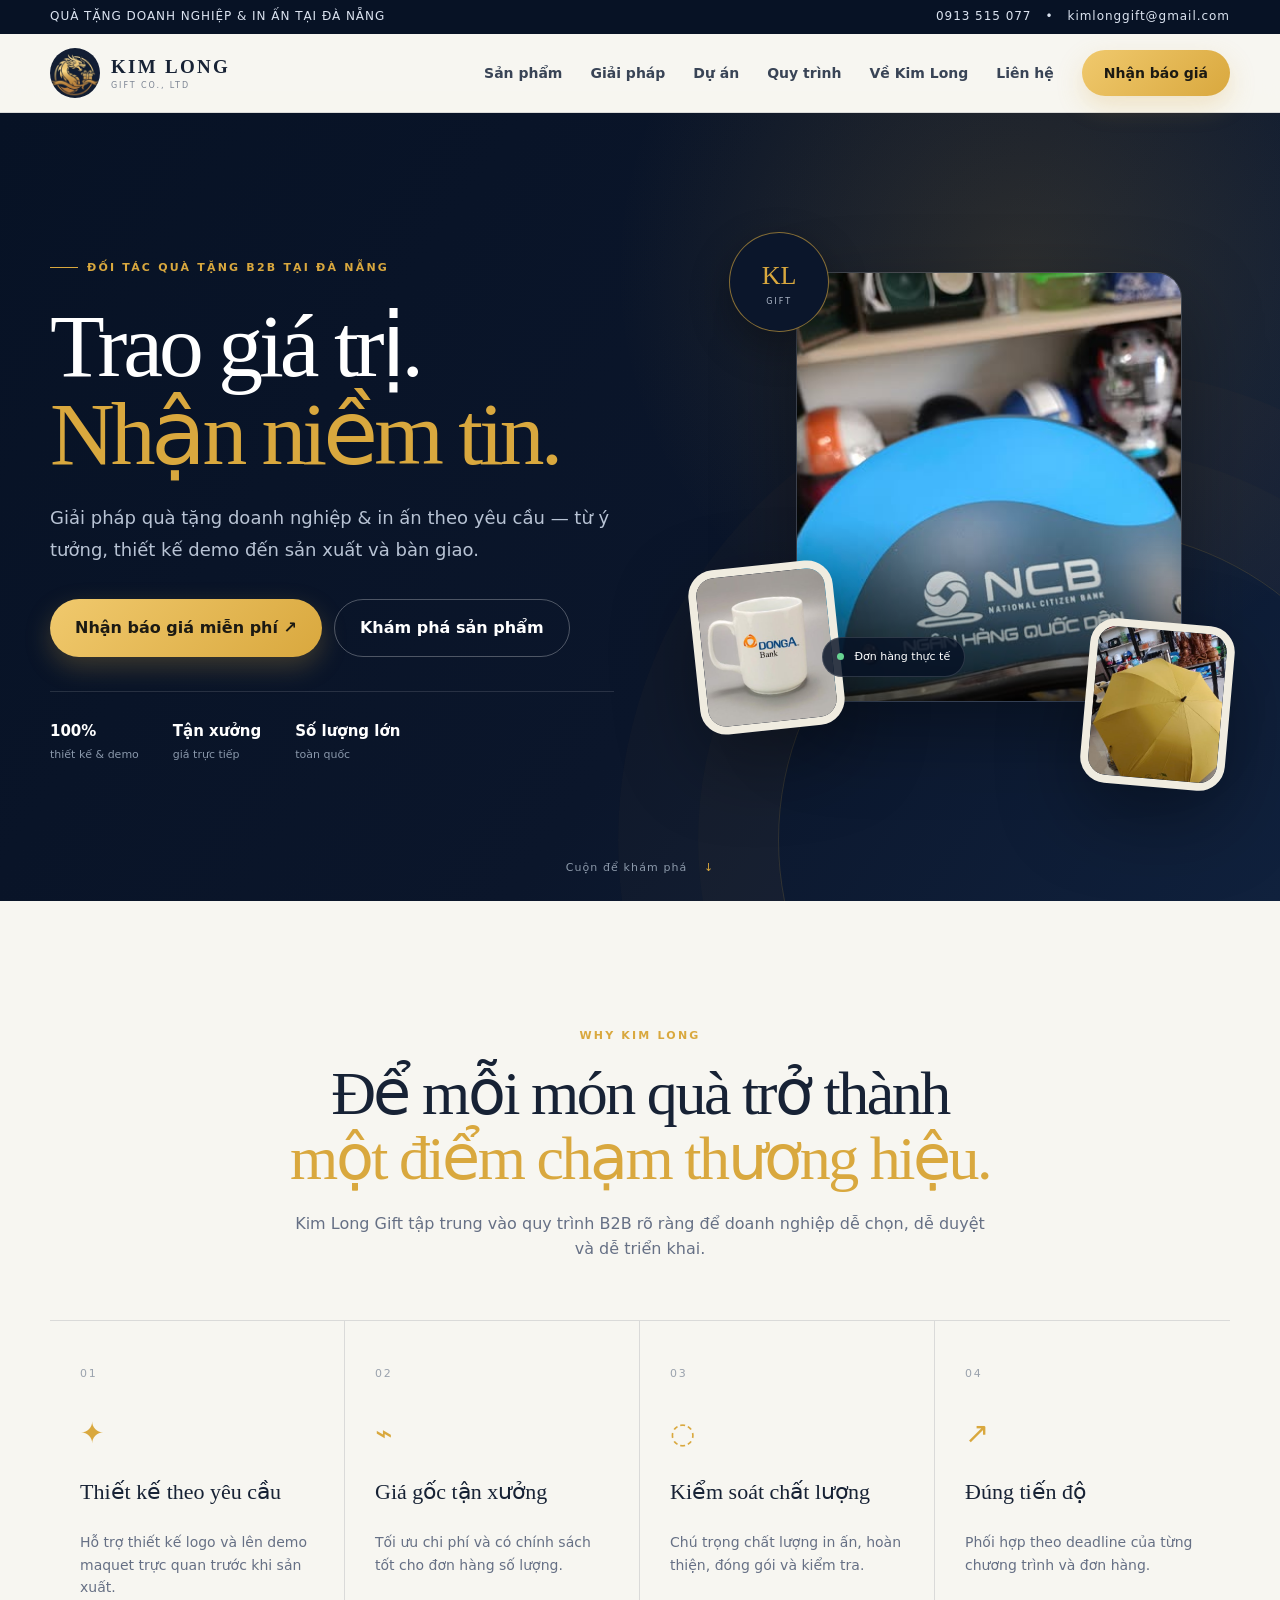
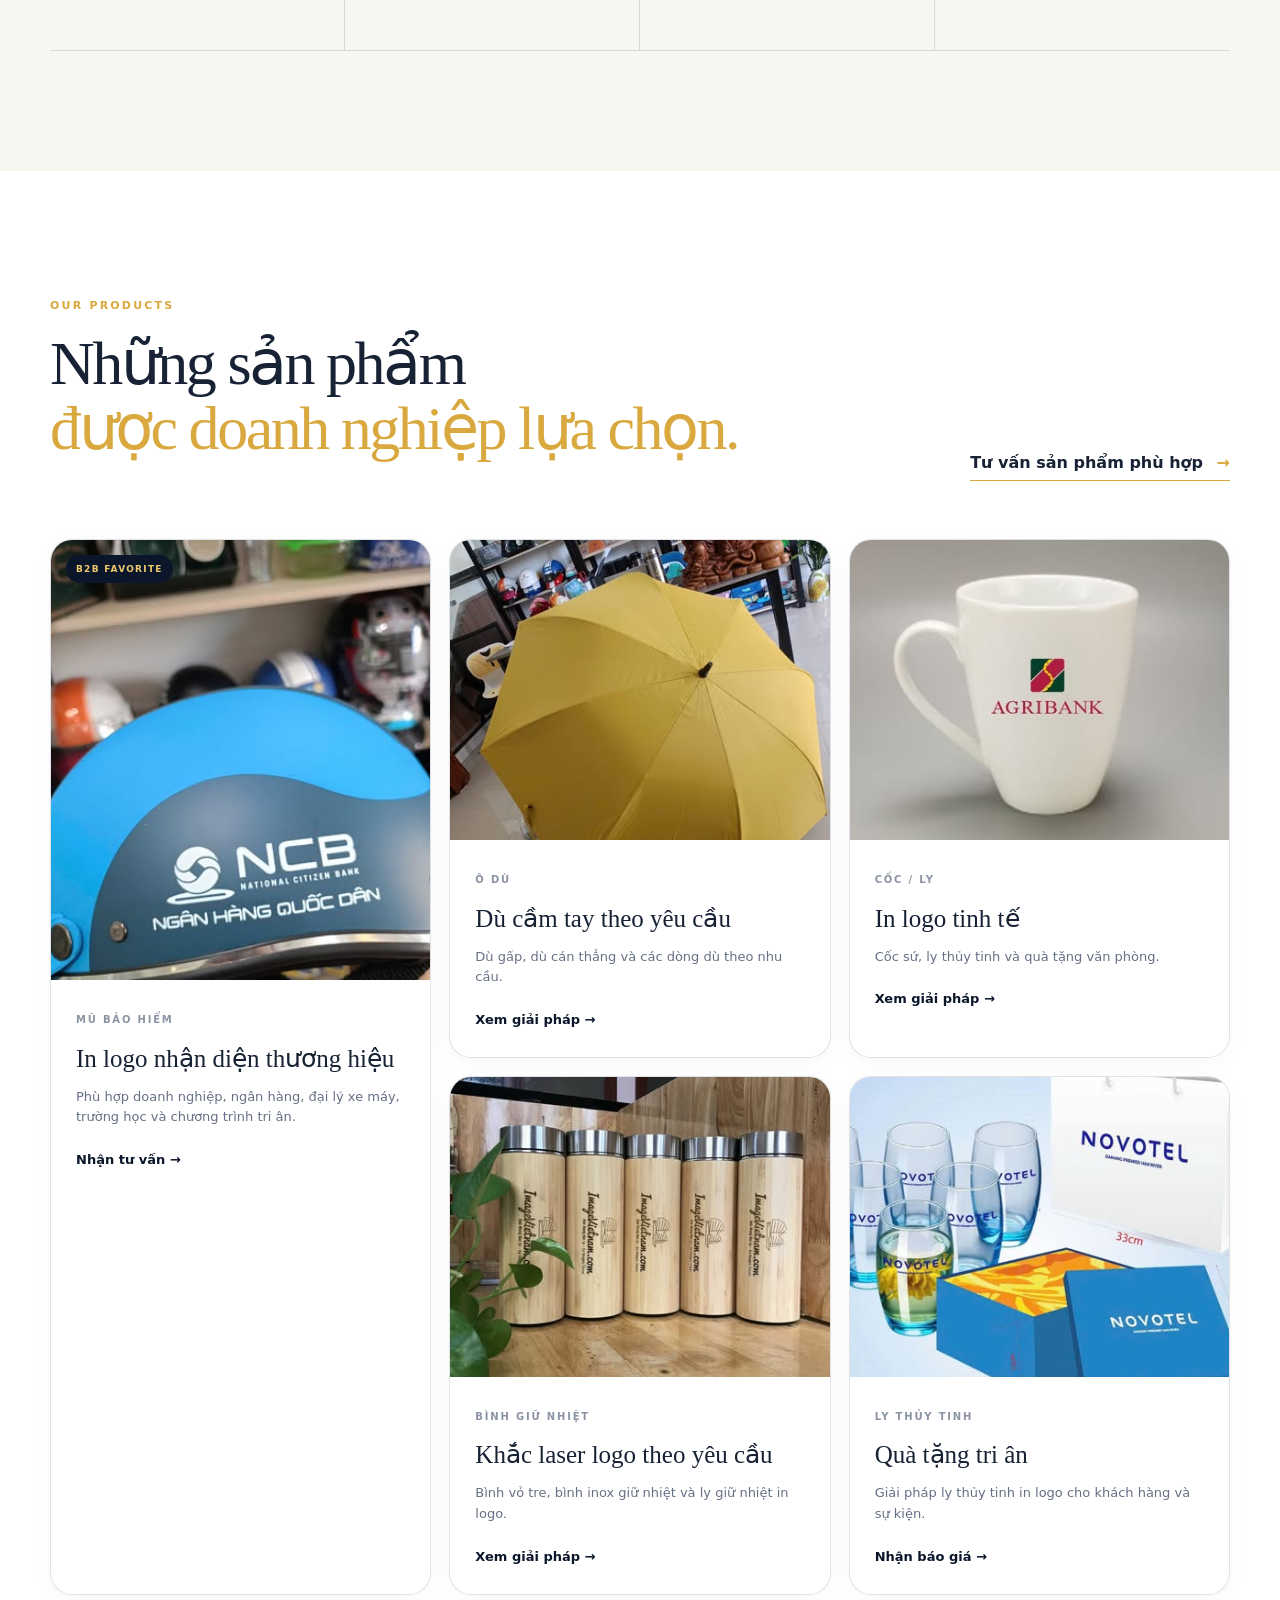
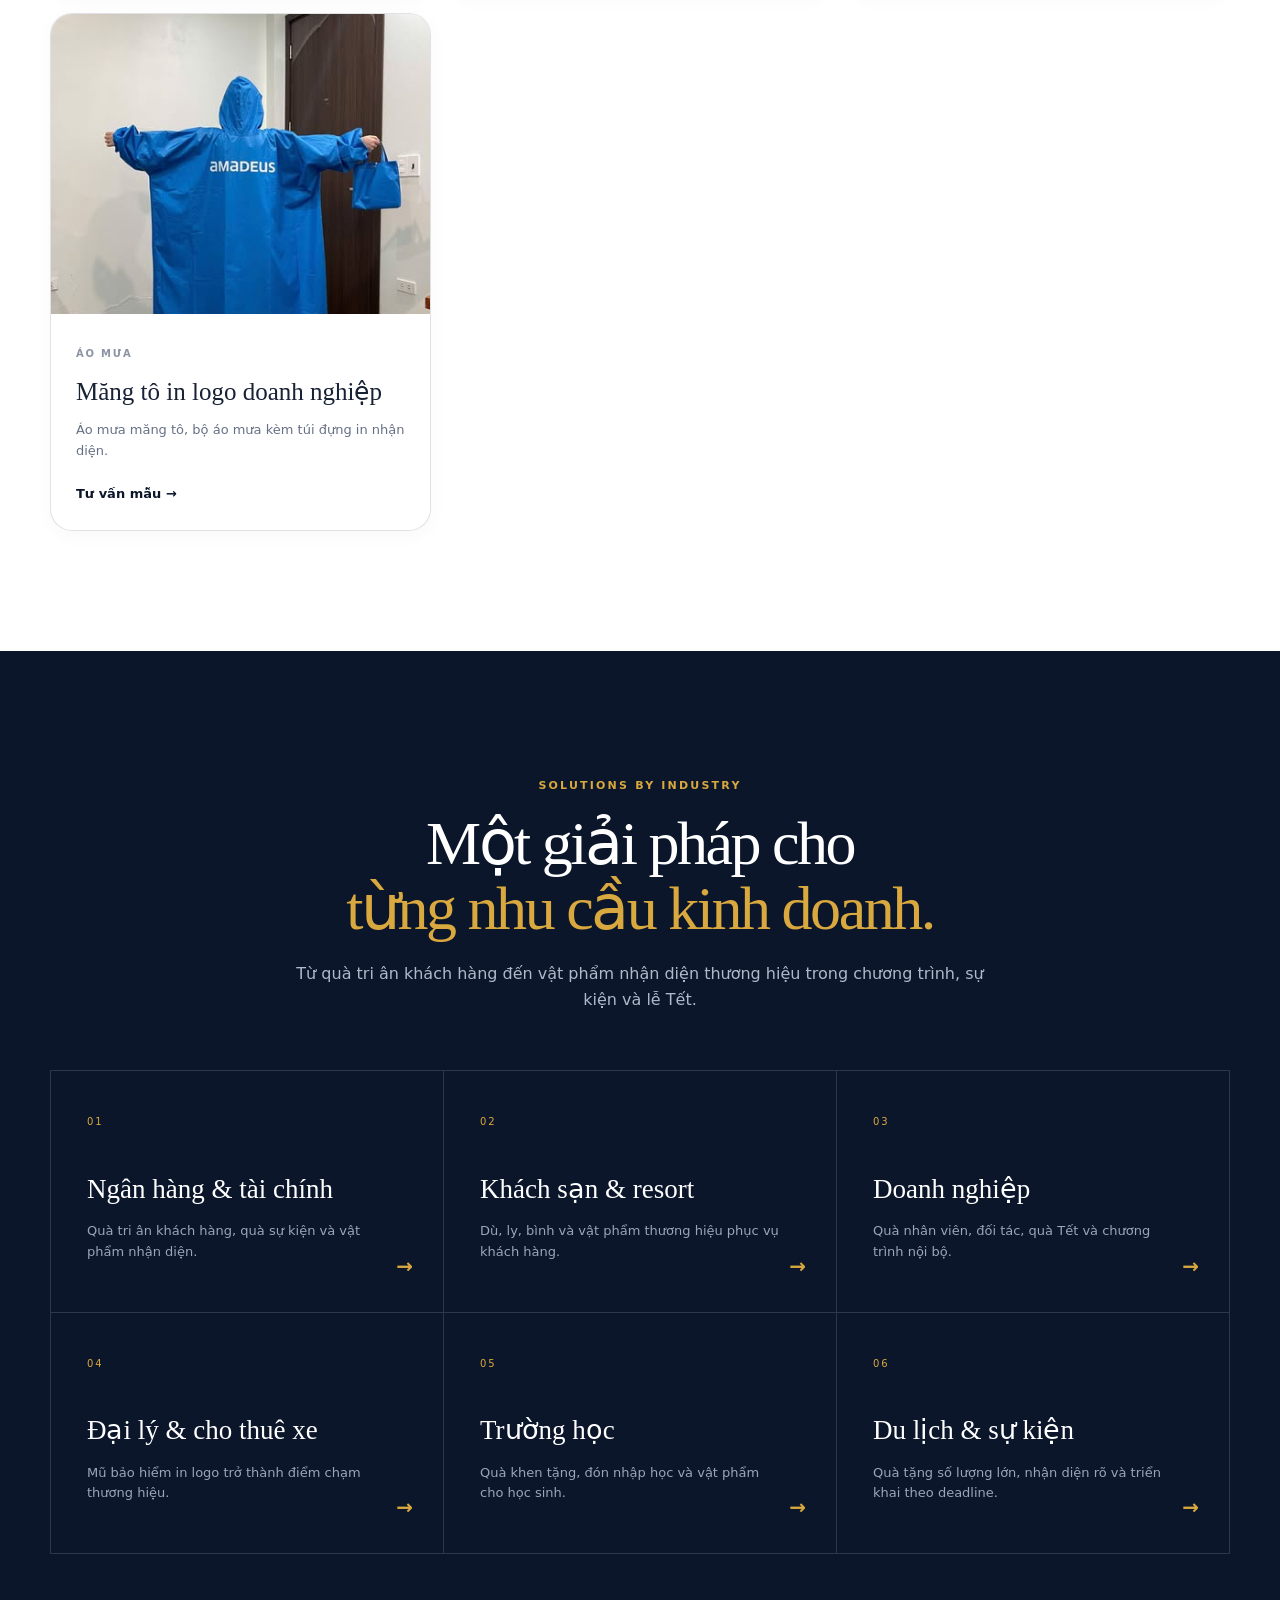
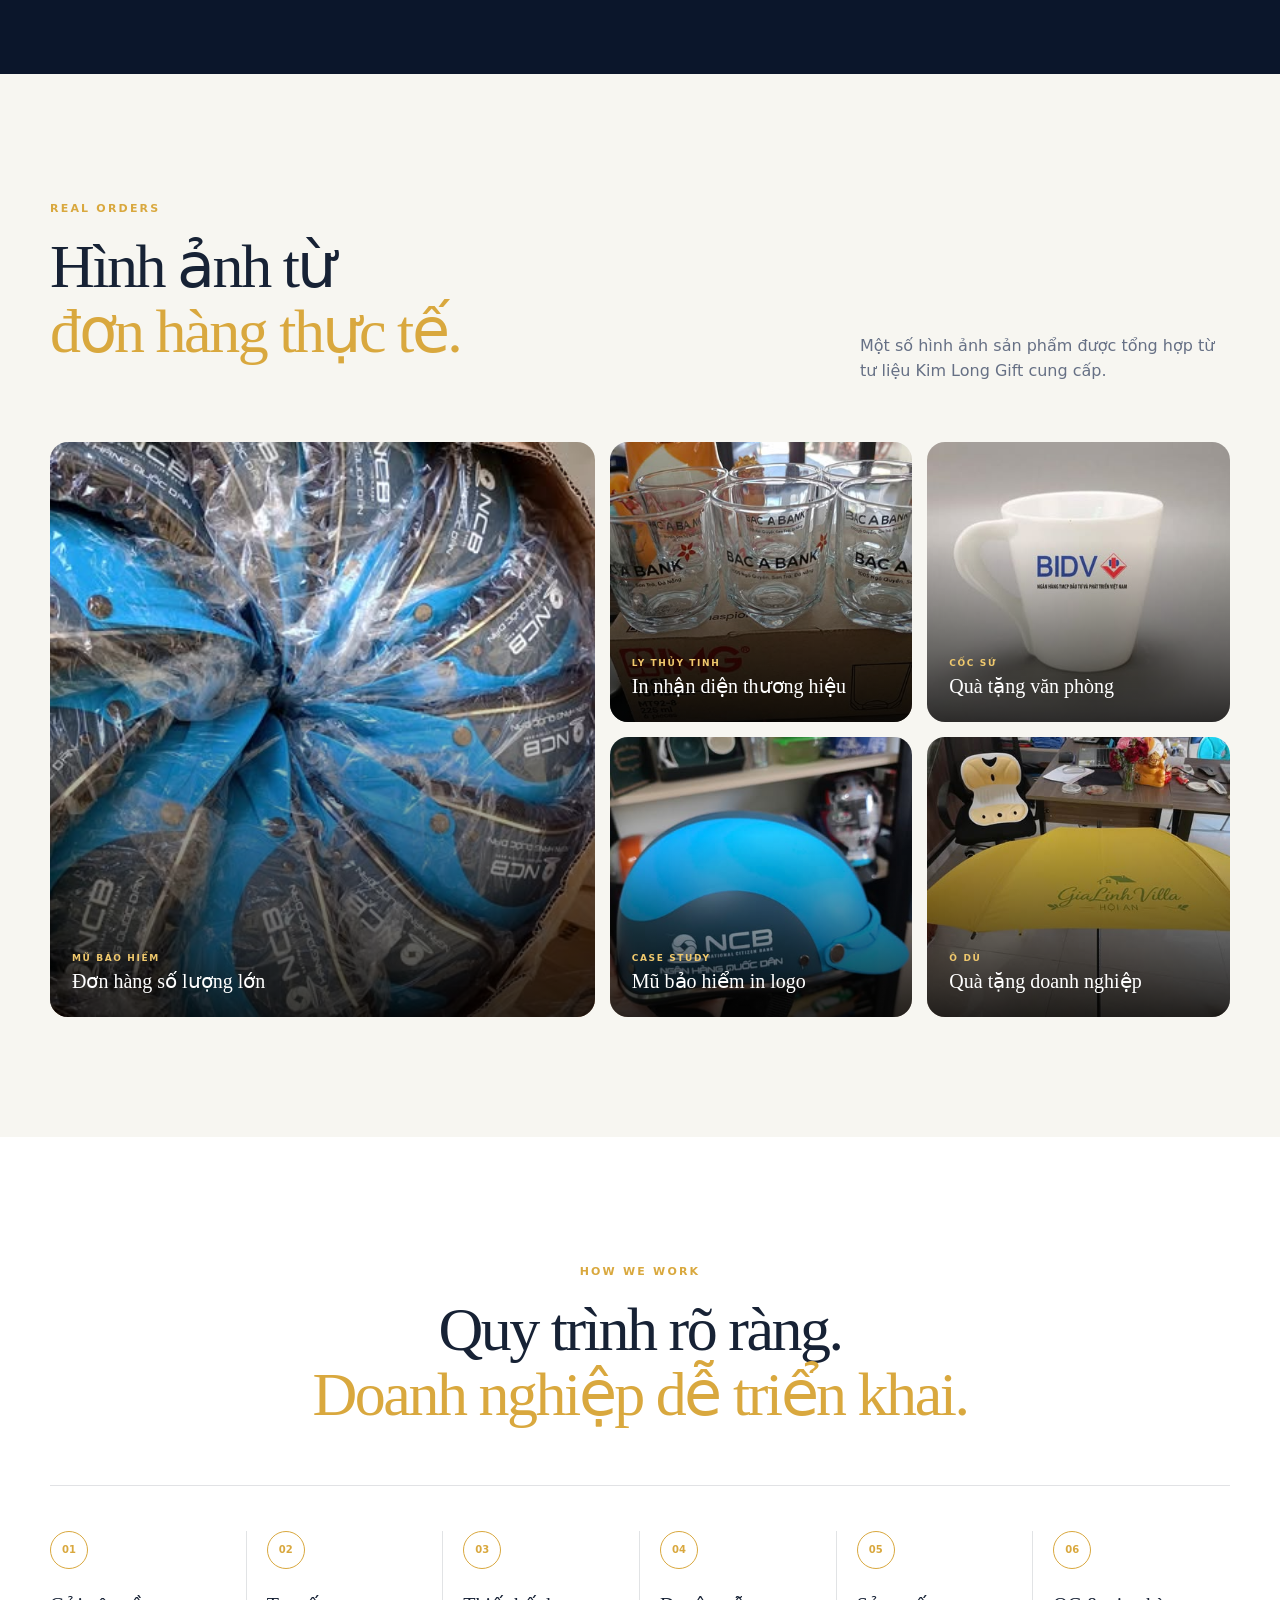
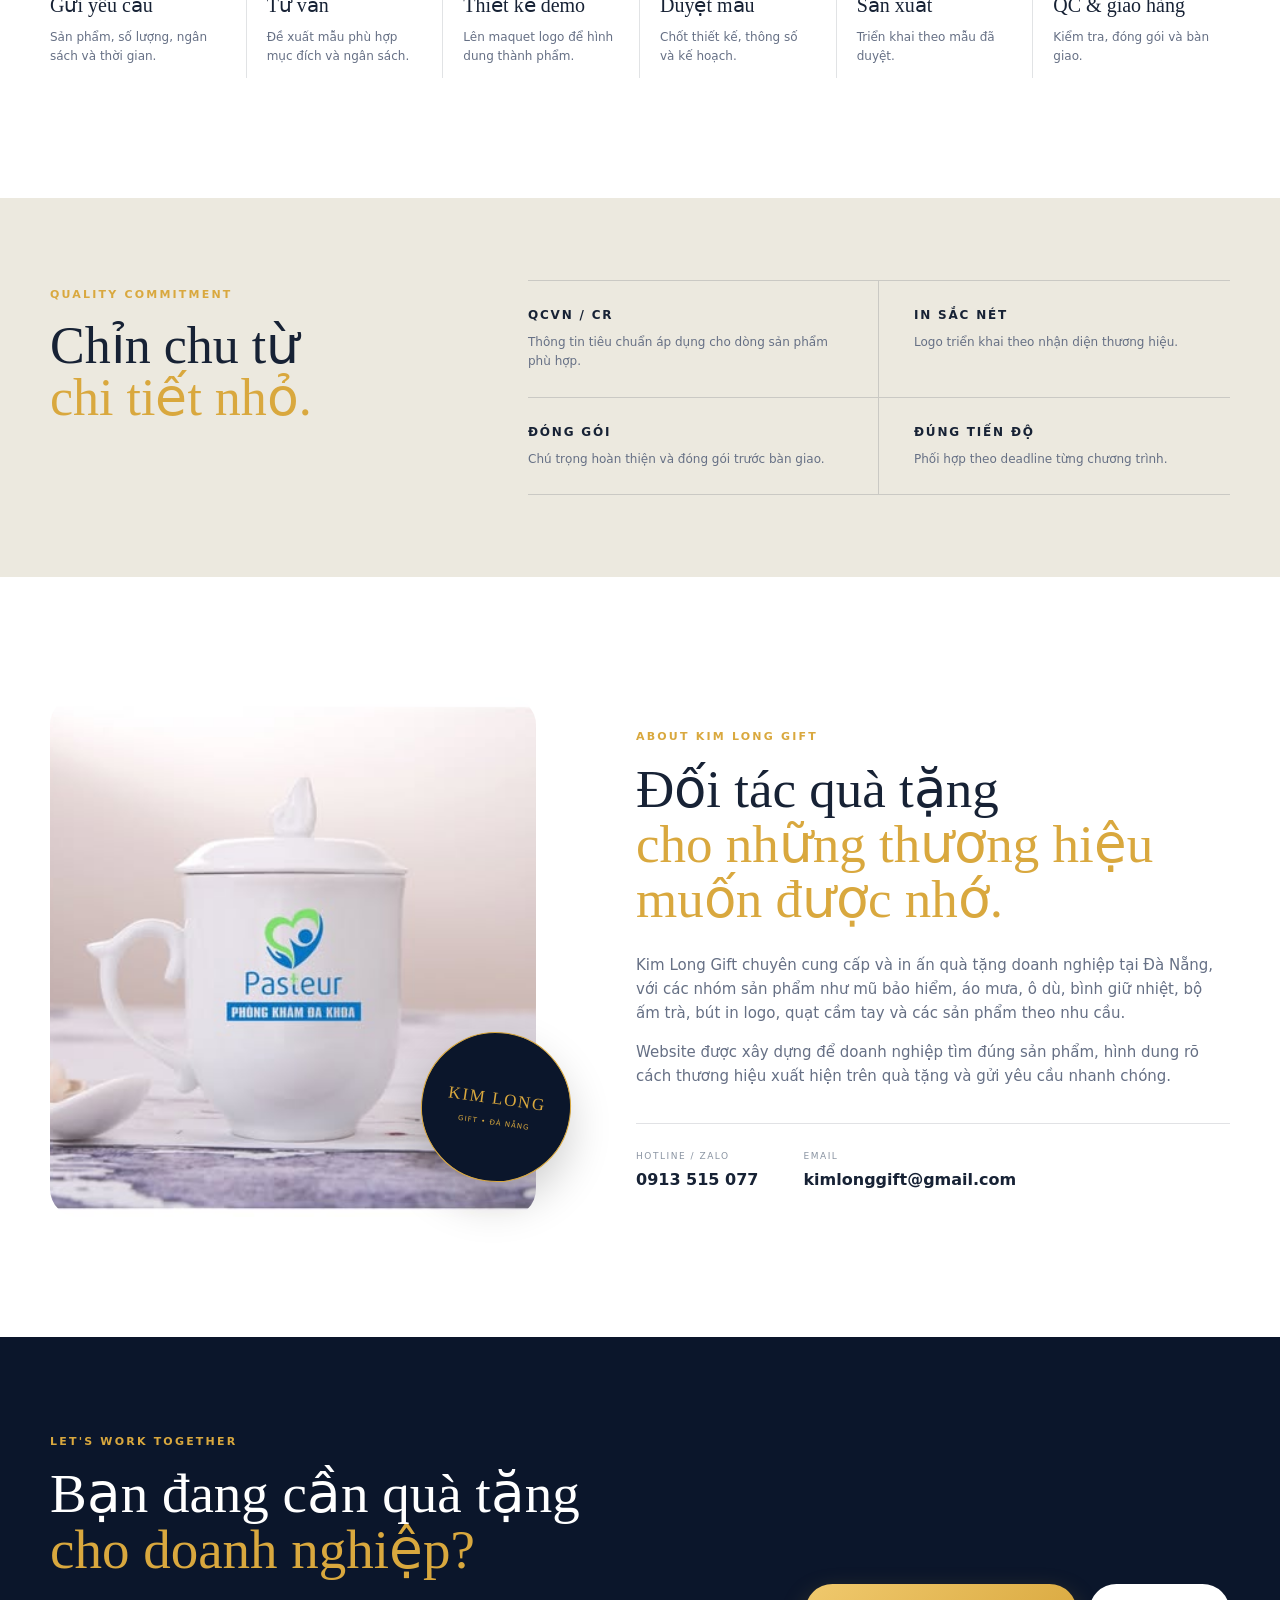
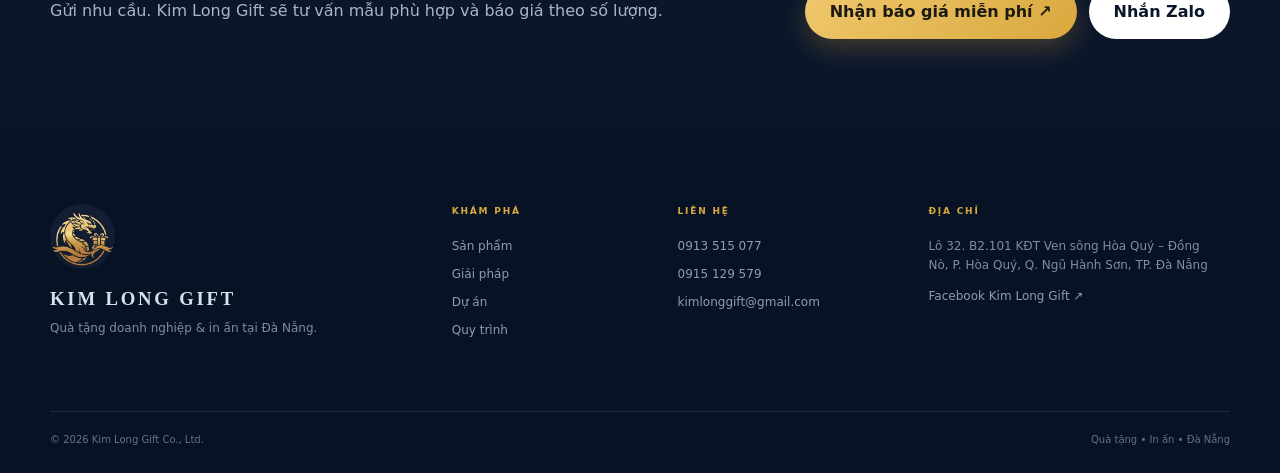
==== commit 5f99aad4: "Add product images from Facebook page Lấy 94 ảnh từ fanpage Kim Long Gift qua DevTools Console (Face" ====
--- a/index.html
+++ b/index.html
@@ -1 +1 @@
-<!doctype html><html lang="vi"><head><meta charset="utf-8"><meta name="viewport" content="width=device-width,initial-scale=1"><meta name="theme-color" content="#0b162b"><meta name="description" content="Kim Long Gift – quà tặng doanh nghiệp và in ấn logo tại Đà Nẵng."><meta property="og:title" content="Kim Long Gift | Quà tặng doanh nghiệp & in ấn"><meta property="og:description" content="Giải pháp quà tặng doanh nghiệp từ tư vấn, thiết kế demo đến sản xuất và giao hàng."><title>Kim Long Gift | Quà tặng doanh nghiệp & in ấn Đà Nẵng</title><link rel="icon" href="assets/logo.jpg"><link rel="stylesheet" href="styles.css"></head><body><div class="topbar"><div class="container topbar-inner"><span>QUÀ TẶNG DOANH NGHIỆP & IN ẤN TẠI ĐÀ NẴNG</span><div class="top-links"><a href="tel:+84913515077">0913 515 077</a><span>•</span><a href="mailto:kimlonggift@gmail.com">kimlonggift@gmail.com</a></div></div></div><header class="site-header"><div class="container nav-wrap"><a class="brand" href="#home"><img src="assets/logo.jpg" alt="Kim Long Gift" class="brand-logo"><div class="brand-copy"><strong>KIM LONG</strong><span>GIFT CO., LTD</span></div></a><button class="menu-toggle" aria-label="Mở menu" aria-expanded="false">☰</button><nav class="nav" id="nav"><a href="#products">Sản phẩm</a><a href="#solutions">Giải pháp</a><a href="#projects">Dự án</a><a href="#process">Quy trình</a><a href="#about">Về Kim Long</a><a href="#contact">Liên hệ</a><button class="btn btn-gold nav-cta" data-open-quote>Nhận báo giá</button></nav></div></header><main><section class="hero" id="home"><div class="container hero-grid"><div class="hero-copy reveal"><div class="eyebrow"><span></span> ĐỐI TÁC QUÀ TẶNG B2B TẠI ĐÀ NẴNG</div><h1>Trao giá trị.<br><em>Nhận niềm tin.</em></h1><p class="hero-lead">Giải pháp quà tặng doanh nghiệp & in ấn theo yêu cầu — từ ý tưởng, thiết kế demo đến sản xuất và bàn giao.</p><div class="hero-actions"><button class="btn btn-gold btn-lg" data-open-quote>Nhận báo giá miễn phí <span>↗</span></button><a class="btn btn-outline btn-lg" href="#products">Khám phá sản phẩm</a></div><div class="trust-row"><div><strong>100%</strong><span>thiết kế & demo</span></div><div><strong>Tận xưởng</strong><span>giá trực tiếp</span></div><div><strong>Số lượng lớn</strong><span>toàn quốc</span></div></div></div><div class="hero-showcase reveal"><div class="hero-card main-card"><img src="assets/helmet-ncb.jpg" alt="Mũ bảo hiểm in logo NCB"><div class="floating-tag"><span class="dot"></span> Đơn hàng thực tế</div></div><div class="hero-card small-card small-one"><img src="assets/cup-donga.jpg" alt="Cốc sứ in logo"></div><div class="hero-card small-card small-two"><img src="assets/umbrella.jpg" alt="Dù in logo"></div><div class="seal"><span>KL</span><small>GIFT</small></div></div></div><a class="scroll-hint" href="#why">Cuộn để khám phá <span>↓</span></a></section><section class="section why" id="why"><div class="container"><div class="section-head centered reveal"><span class="section-kicker">WHY KIM LONG</span><h2>Để mỗi món quà trở thành<br><em>một điểm chạm thương hiệu.</em></h2><p>Kim Long Gift tập trung vào quy trình B2B rõ ràng để doanh nghiệp dễ chọn, dễ duyệt và dễ triển khai.</p></div><div class="feature-grid"><article class="feature-card reveal"><span class="feature-no">01</span><div class="feature-icon">✦</div><h3>Thiết kế theo yêu cầu</h3><p>Hỗ trợ thiết kế logo và lên demo maquet trực quan trước khi sản xuất.</p></article><article class="feature-card reveal"><span class="feature-no">02</span><div class="feature-icon">⌁</div><h3>Giá gốc tận xưởng</h3><p>Tối ưu chi phí và có chính sách tốt cho đơn hàng số lượng.</p></article><article class="feature-card reveal"><span class="feature-no">03</span><div class="feature-icon">◌</div><h3>Kiểm soát chất lượng</h3><p>Chú trọng chất lượng in ấn, hoàn thiện, đóng gói và kiểm tra.</p></article><article class="feature-card reveal"><span class="feature-no">04</span><div class="feature-icon">↗</div><h3>Đúng tiến độ</h3><p>Phối hợp theo deadline của từng chương trình và đơn hàng.</p></article></div></div></section><section class="section products" id="products"><div class="container"><div class="section-head row-head reveal"><div><span class="section-kicker">OUR PRODUCTS</span><h2>Những sản phẩm<br><em>được doanh nghiệp lựa chọn.</em></h2></div><a class="text-link" href="#contact">Tư vấn sản phẩm phù hợp <span>→</span></a></div><div class="product-grid"><article class="product-card product-feature reveal"><div class="product-image"><img src="assets/helmet-ncb.jpg" alt="Mũ bảo hiểm in logo"><span class="product-label">B2B FAVORITE</span></div><div class="product-body"><span>MŨ BẢO HIỂM</span><h3>In logo nhận diện thương hiệu</h3><p>Phù hợp doanh nghiệp, ngân hàng, đại lý xe máy, trường học và chương trình tri ân.</p><a href="#contact">Nhận tư vấn →</a></div></article><article class="product-card reveal"><div class="product-image"><img src="assets/umbrella.jpg" alt="Ô dù in logo"></div><div class="product-body"><span>Ô DÙ</span><h3>Dù cầm tay theo yêu cầu</h3><p>Dù gấp, dù cán thẳng và các dòng dù theo nhu cầu.</p><a href="#contact">Xem giải pháp →</a></div></article><article class="product-card reveal"><div class="product-image"><img src="assets/cup-agribank.jpg" alt="Cốc sứ in logo"></div><div class="product-body"><span>CỐC / LY</span><h3>In logo tinh tế</h3><p>Cốc sứ, ly thủy tinh và quà tặng văn phòng.</p><a href="#contact">Xem giải pháp →</a></div></article><article class="product-card reveal"><div class="product-image"><img src="assets/pen.jpg" alt="Bút quà tặng"></div><div class="product-body"><span>BÚT QUÀ TẶNG</span><h3>Từ phổ thông đến cao cấp</h3><p>Bút ký kim loại, bút gỗ khắc laser và quà tặng sự kiện.</p><a href="#contact">Xem giải pháp →</a></div></article><article class="product-card reveal"><div class="product-image"><img src="assets/glass.jpg" alt="Ly thủy tinh in logo"></div><div class="product-body"><span>LY THỦY TINH</span><h3>Quà tặng tri ân</h3><p>Giải pháp ly thủy tinh in logo cho khách hàng và sự kiện.</p><a href="#contact">Nhận báo giá →</a></div></article><article class="product-card reveal"><div class="product-image"><img src="assets/kids-helmet.jpg" alt="Mũ bảo hiểm trẻ em"></div><div class="product-body"><span>MŨ TRẺ EM</span><h3>Quà tặng trường học</h3><p>Dòng mũ phù hợp chương trình trường học và trung tâm.</p><a href="#contact">Tư vấn mẫu →</a></div></article></div></div></section><section class="section dark solutions" id="solutions"><div class="container"><div class="section-head centered light reveal"><span class="section-kicker">SOLUTIONS BY INDUSTRY</span><h2>Một giải pháp cho<br><em>từng nhu cầu kinh doanh.</em></h2><p>Từ quà tri ân khách hàng đến vật phẩm nhận diện thương hiệu trong chương trình, sự kiện và lễ Tết.</p></div><div class="industry-grid"><article class="industry-card reveal"><span>01</span><h3>Ngân hàng & tài chính</h3><p>Quà tri ân khách hàng, quà sự kiện và vật phẩm nhận diện.</p><b>→</b></article><article class="industry-card reveal"><span>02</span><h3>Khách sạn & resort</h3><p>Dù, ly, bình và vật phẩm thương hiệu phục vụ khách hàng.</p><b>→</b></article><article class="industry-card reveal"><span>03</span><h3>Doanh nghiệp</h3><p>Quà nhân viên, đối tác, quà Tết và chương trình nội bộ.</p><b>→</b></article><article class="industry-card reveal"><span>04</span><h3>Đại lý & cho thuê xe</h3><p>Mũ bảo hiểm in logo trở thành điểm chạm thương hiệu.</p><b>→</b></article><article class="industry-card reveal"><span>05</span><h3>Trường học</h3><p>Quà khen tặng, đón nhập học và vật phẩm cho học sinh.</p><b>→</b></article><article class="industry-card reveal"><span>06</span><h3>Du lịch & sự kiện</h3><p>Quà tặng số lượng lớn, nhận diện rõ và triển khai theo deadline.</p><b>→</b></article></div></div></section><section class="section projects" id="projects"><div class="container"><div class="section-head row-head reveal"><div><span class="section-kicker">REAL ORDERS</span><h2>Hình ảnh từ<br><em>đơn hàng thực tế.</em></h2></div><p class="head-note">Một số hình ảnh sản phẩm được tổng hợp từ tư liệu Kim Long Gift cung cấp.</p></div><div class="project-mosaic"><div class="project large reveal"><img src="assets/helmets-bulk.jpg" alt="Đơn hàng mũ bảo hiểm số lượng lớn"><div class="project-caption"><span>MŨ BẢO HIỂM</span><strong>Đơn hàng số lượng lớn</strong></div></div><div class="project reveal"><img src="assets/glass-logo.jpg" alt="Ly thủy tinh in logo"><div class="project-caption"><span>LY THỦY TINH</span><strong>In nhận diện thương hiệu</strong></div></div><div class="project reveal"><img src="assets/cup-bidv.jpg" alt="Cốc sứ in logo"><div class="project-caption"><span>CỐC SỨ</span><strong>Quà tặng văn phòng</strong></div></div><div class="project reveal"><img src="assets/helmet-ncb-2.jpg" alt="Mũ bảo hiểm NCB"><div class="project-caption"><span>CASE STUDY</span><strong>Mũ bảo hiểm in logo</strong></div></div><div class="project reveal"><img src="assets/umbrella-yellow.jpg" alt="Dù quà tặng"><div class="project-caption"><span>Ô DÙ</span><strong>Quà tặng doanh nghiệp</strong></div></div></div></div></section><section class="section process" id="process"><div class="container"><div class="section-head centered reveal"><span class="section-kicker">HOW WE WORK</span><h2>Quy trình rõ ràng.<br><em>Doanh nghiệp dễ triển khai.</em></h2></div><div class="process-line"><div class="process-step reveal"><span>01</span><h3>Gửi yêu cầu</h3><p>Sản phẩm, số lượng, ngân sách và thời gian.</p></div><div class="process-step reveal"><span>02</span><h3>Tư vấn</h3><p>Đề xuất mẫu phù hợp mục đích và ngân sách.</p></div><div class="process-step reveal"><span>03</span><h3>Thiết kế demo</h3><p>Lên maquet logo để hình dung thành phẩm.</p></div><div class="process-step reveal"><span>04</span><h3>Duyệt mẫu</h3><p>Chốt thiết kế, thông số và kế hoạch.</p></div><div class="process-step reveal"><span>05</span><h3>Sản xuất</h3><p>Triển khai theo mẫu đã duyệt.</p></div><div class="process-step reveal"><span>06</span><h3>QC & giao hàng</h3><p>Kiểm tra, đóng gói và bàn giao.</p></div></div></div></section><section class="quality-band"><div class="container quality-grid"><div class="quality-intro reveal"><span class="section-kicker">QUALITY COMMITMENT</span><h2>Chỉn chu từ<br><em>chi tiết nhỏ.</em></h2></div><div class="quality-items"><div class="quality-item reveal"><strong>QCVN / CR</strong><span>Thông tin tiêu chuẩn áp dụng cho dòng sản phẩm phù hợp.</span></div><div class="quality-item reveal"><strong>IN SẮC NÉT</strong><span>Logo triển khai theo nhận diện thương hiệu.</span></div><div class="quality-item reveal"><strong>ĐÓNG GÓI</strong><span>Chú trọng hoàn thiện và đóng gói trước bàn giao.</span></div><div class="quality-item reveal"><strong>ĐÚNG TIẾN ĐỘ</strong><span>Phối hợp theo deadline từng chương trình.</span></div></div></div></section><section class="section about" id="about"><div class="container about-grid"><div class="about-visual reveal"><div class="about-image"><img src="assets/glass.jpg" alt="Sản phẩm Kim Long Gift"></div><div class="about-stamp"><span>KIM LONG</span><small>GIFT • ĐÀ NẴNG</small></div></div><div class="about-copy reveal"><span class="section-kicker">ABOUT KIM LONG GIFT</span><h2>Đối tác quà tặng<br><em>cho những thương hiệu muốn được nhớ.</em></h2><p>Kim Long Gift chuyên cung cấp và in ấn quà tặng doanh nghiệp tại Đà Nẵng, với các nhóm sản phẩm như mũ bảo hiểm, áo mưa, ô dù, bình giữ nhiệt, bộ ấm trà, bút in logo, quạt cầm tay và các sản phẩm theo nhu cầu.</p><p>Website được xây dựng để doanh nghiệp tìm đúng sản phẩm, hình dung rõ cách thương hiệu xuất hiện trên quà tặng và gửi yêu cầu nhanh chóng.</p><div class="about-contact"><div><span>HOTLINE / ZALO</span><a href="tel:+84913515077">0913 515 077</a></div><div><span>EMAIL</span><a href="mailto:kimlonggift@gmail.com">kimlonggift@gmail.com</a></div></div></div></div></section><section class="cta" id="contact"><div class="container cta-inner reveal"><div><span class="section-kicker">LET'S WORK TOGETHER</span><h2>Bạn đang cần quà tặng<br><em>cho doanh nghiệp?</em></h2><p>Gửi nhu cầu. Kim Long Gift sẽ tư vấn mẫu phù hợp và báo giá theo số lượng.</p></div><div class="cta-actions"><button class="btn btn-gold btn-lg" data-open-quote>Nhận báo giá miễn phí ↗</button><a class="btn btn-light btn-lg" href="https://zalo.me/0913515077" target="_blank" rel="noopener">Nhắn Zalo</a></div></div></section></main><footer class="footer"><div class="container footer-grid"><div class="footer-brand"><img src="assets/logo.jpg" alt="Kim Long Gift"><h3>KIM LONG GIFT</h3><p>Quà tặng doanh nghiệp & in ấn tại Đà Nẵng.</p></div><div><span class="footer-title">KHÁM PHÁ</span><a href="#products">Sản phẩm</a><a href="#solutions">Giải pháp</a><a href="#projects">Dự án</a><a href="#process">Quy trình</a></div><div><span class="footer-title">LIÊN HỆ</span><a href="tel:+84913515077">0913 515 077</a><a href="tel:+84915129579">0915 129 579</a><a href="mailto:kimlonggift@gmail.com">kimlonggift@gmail.com</a></div><div><span class="footer-title">ĐỊA CHỈ</span><p>Lô 32. B2.101 KĐT Ven sông Hòa Quý – Đồng Nò, P. Hòa Quý, Q. Ngũ Hành Sơn, TP. Đà Nẵng</p><a href="https://www.facebook.com/kimlonggift" target="_blank" rel="noopener">Facebook Kim Long Gift ↗</a></div></div><div class="container footer-bottom"><span>© 2026 Kim Long Gift Co., Ltd.</span><span>Quà tặng • In ấn • Đà Nẵng</span></div></footer><div class="mobile-bar"><a href="tel:+84913515077">☎ Gọi ngay</a><a href="https://zalo.me/0913515077" target="_blank" rel="noopener">Zalo</a><button data-open-quote>Báo giá</button></div><div class="modal" id="quoteModal" aria-hidden="true"><div class="modal-backdrop" data-close-quote></div><div class="modal-panel"><button class="modal-close" data-close-quote aria-label="Đóng">×</button><span class="section-kicker">NHẬN BÁO GIÁ</span><h2>Hãy cho Kim Long biết<br><em>bạn đang cần gì.</em></h2><form id="quoteForm"><div class="form-grid"><label>Họ tên *<input name="name" required placeholder="Nguyễn Văn A"></label><label>Công ty<input name="company" placeholder="Tên doanh nghiệp"></label></div><div class="form-grid"><label>Số điện thoại *<input name="phone" required type="tel" placeholder="09xx xxx xxx"></label><label>Sản phẩm cần tìm<select name="product"><option>Mũ bảo hiểm</option><option>Ô / dù</option><option>Cốc / ly</option><option>Bình giữ nhiệt</option><option>Bút quà tặng</option><option>Sản phẩm khác</option></select></label></div><div class="form-grid"><label>Số lượng dự kiến<input name="quantity" placeholder="Ví dụ: 500 sản phẩm"></label><label>Thời gian cần hàng<input name="deadline" placeholder="Ví dụ: 20/10/2026"></label></div><label>Ghi chú<textarea name="note" rows="3" placeholder="Màu sắc, logo, ngân sách hoặc yêu cầu đặc biệt..."></textarea></label><button class="btn btn-gold btn-lg full" type="submit">Gửi yêu cầu qua email ↗</button></form></div></div><script src="script.js"></script></body></html>+<!doctype html><html lang="vi"><head><meta charset="utf-8"><meta name="viewport" content="width=device-width,initial-scale=1"><meta name="theme-color" content="#0b162b"><meta name="description" content="Kim Long Gift – quà tặng doanh nghiệp và in ấn logo tại Đà Nẵng."><meta property="og:title" content="Kim Long Gift | Quà tặng doanh nghiệp & in ấn"><meta property="og:description" content="Giải pháp quà tặng doanh nghiệp từ tư vấn, thiết kế demo đến sản xuất và giao hàng."><title>Kim Long Gift | Quà tặng doanh nghiệp & in ấn Đà Nẵng</title><link rel="icon" href="assets/logo-mark.jpg"><link rel="stylesheet" href="styles.css"></head><body><div class="topbar"><div class="container topbar-inner"><span>QUÀ TẶNG DOANH NGHIỆP & IN ẤN TẠI ĐÀ NẴNG</span><div class="top-links"><a href="tel:+84913515077">0913 515 077</a><span>•</span><a href="mailto:kimlonggift@gmail.com">kimlonggift@gmail.com</a></div></div></div><header class="site-header"><div class="container nav-wrap"><a class="brand" href="#home"><img src="assets/logo-mark.jpg" alt="Kim Long Gift" class="brand-logo"><div class="brand-copy"><strong>KIM LONG</strong><span>GIFT CO., LTD</span></div></a><button class="menu-toggle" aria-label="Mở menu" aria-expanded="false">☰</button><nav class="nav" id="nav"><a href="#products">Sản phẩm</a><a href="#solutions">Giải pháp</a><a href="#projects">Dự án</a><a href="#process">Quy trình</a><a href="#about">Về Kim Long</a><a href="#contact">Liên hệ</a><button class="btn btn-gold nav-cta" data-open-quote>Nhận báo giá</button></nav></div></header><main><section class="hero" id="home"><div class="container hero-grid"><div class="hero-copy reveal"><div class="eyebrow"><span></span> ĐỐI TÁC QUÀ TẶNG B2B TẠI ĐÀ NẴNG</div><h1>Trao giá trị.<br><em>Nhận niềm tin.</em></h1><p class="hero-lead">Giải pháp quà tặng doanh nghiệp & in ấn theo yêu cầu — từ ý tưởng, thiết kế demo đến sản xuất và bàn giao.</p><div class="hero-actions"><button class="btn btn-gold btn-lg" data-open-quote>Nhận báo giá miễn phí <span>↗</span></button><a class="btn btn-outline btn-lg" href="#products">Khám phá sản phẩm</a></div><div class="trust-row"><div><strong>100%</strong><span>thiết kế & demo</span></div><div><strong>Tận xưởng</strong><span>giá trực tiếp</span></div><div><strong>Số lượng lớn</strong><span>toàn quốc</span></div></div></div><div class="hero-showcase reveal"><div class="hero-card main-card"><img src="assets/helmet-ncb.jpg" alt="Mũ bảo hiểm nửa đầu in logo NCB - Ngân hàng Quốc Dân"><div class="floating-tag"><span class="dot"></span> Đơn hàng thực tế</div></div><div class="hero-card small-card small-one"><img src="assets/cup-donga.jpg" alt="Cốc sứ in logo DongA Bank"></div><div class="hero-card small-card small-two"><img src="assets/umbrella.jpg" alt="Ô dù cán thẳng in logo doanh nghiệp"></div><div class="seal"><span>KL</span><small>GIFT</small></div></div></div><a class="scroll-hint" href="#why">Cuộn để khám phá <span>↓</span></a></section><section class="section why" id="why"><div class="container"><div class="section-head centered reveal"><span class="section-kicker">WHY KIM LONG</span><h2>Để mỗi món quà trở thành<br><em>một điểm chạm thương hiệu.</em></h2><p>Kim Long Gift tập trung vào quy trình B2B rõ ràng để doanh nghiệp dễ chọn, dễ duyệt và dễ triển khai.</p></div><div class="feature-grid"><article class="feature-card reveal"><span class="feature-no">01</span><div class="feature-icon">✦</div><h3>Thiết kế theo yêu cầu</h3><p>Hỗ trợ thiết kế logo và lên demo maquet trực quan trước khi sản xuất.</p></article><article class="feature-card reveal"><span class="feature-no">02</span><div class="feature-icon">⌁</div><h3>Giá gốc tận xưởng</h3><p>Tối ưu chi phí và có chính sách tốt cho đơn hàng số lượng.</p></article><article class="feature-card reveal"><span class="feature-no">03</span><div class="feature-icon">◌</div><h3>Kiểm soát chất lượng</h3><p>Chú trọng chất lượng in ấn, hoàn thiện, đóng gói và kiểm tra.</p></article><article class="feature-card reveal"><span class="feature-no">04</span><div class="feature-icon">↗</div><h3>Đúng tiến độ</h3><p>Phối hợp theo deadline của từng chương trình và đơn hàng.</p></article></div></div></section><section class="section products" id="products"><div class="container"><div class="section-head row-head reveal"><div><span class="section-kicker">OUR PRODUCTS</span><h2>Những sản phẩm<br><em>được doanh nghiệp lựa chọn.</em></h2></div><a class="text-link" href="#contact">Tư vấn sản phẩm phù hợp <span>→</span></a></div><div class="product-grid"><article class="product-card product-feature reveal"><div class="product-image"><img src="assets/helmet-ncb.jpg" alt="Mũ bảo hiểm in logo"><span class="product-label">B2B FAVORITE</span></div><div class="product-body"><span>MŨ BẢO HIỂM</span><h3>In logo nhận diện thương hiệu</h3><p>Phù hợp doanh nghiệp, ngân hàng, đại lý xe máy, trường học và chương trình tri ân.</p><a href="#contact">Nhận tư vấn →</a></div></article><article class="product-card reveal"><div class="product-image"><img src="assets/umbrella.jpg" alt="Ô dù in logo"></div><div class="product-body"><span>Ô DÙ</span><h3>Dù cầm tay theo yêu cầu</h3><p>Dù gấp, dù cán thẳng và các dòng dù theo nhu cầu.</p><a href="#contact">Xem giải pháp →</a></div></article><article class="product-card reveal"><div class="product-image"><img src="assets/cup-agribank.jpg" alt="Cốc sứ in logo DongA Bank"></div><div class="product-body"><span>CỐC / LY</span><h3>In logo tinh tế</h3><p>Cốc sứ, ly thủy tinh và quà tặng văn phòng.</p><a href="#contact">Xem giải pháp →</a></div></article><article class="product-card reveal"><div class="product-image"><img src="assets/thermos.jpg" alt="Bình giữ nhiệt vỏ tre khắc laser logo doanh nghiệp"></div><div class="product-body"><span>BÌNH GIỮ NHIỆT</span><h3>Khắc laser logo theo yêu cầu</h3><p>Bình vỏ tre, bình inox giữ nhiệt và ly giữ nhiệt in logo.</p><a href="#contact">Xem giải pháp →</a></div></article><article class="product-card reveal"><div class="product-image"><img src="assets/glass.jpg" alt="Bộ ly thủy tinh in logo Bac A Bank"></div><div class="product-body"><span>LY THỦY TINH</span><h3>Quà tặng tri ân</h3><p>Giải pháp ly thủy tinh in logo cho khách hàng và sự kiện.</p><a href="#contact">Nhận báo giá →</a></div></article><article class="product-card reveal"><div class="product-image"><img src="assets/raincoat.jpg" alt="Áo mưa măng tô in logo doanh nghiệp"></div><div class="product-body"><span>ÁO MƯA</span><h3>Măng tô in logo doanh nghiệp</h3><p>Áo mưa măng tô, bộ áo mưa kèm túi đựng in nhận diện.</p><a href="#contact">Tư vấn mẫu →</a></div></article></div></div></section><section class="section dark solutions" id="solutions"><div class="container"><div class="section-head centered light reveal"><span class="section-kicker">SOLUTIONS BY INDUSTRY</span><h2>Một giải pháp cho<br><em>từng nhu cầu kinh doanh.</em></h2><p>Từ quà tri ân khách hàng đến vật phẩm nhận diện thương hiệu trong chương trình, sự kiện và lễ Tết.</p></div><div class="industry-grid"><article class="industry-card reveal"><span>01</span><h3>Ngân hàng & tài chính</h3><p>Quà tri ân khách hàng, quà sự kiện và vật phẩm nhận diện.</p><b>→</b></article><article class="industry-card reveal"><span>02</span><h3>Khách sạn & resort</h3><p>Dù, ly, bình và vật phẩm thương hiệu phục vụ khách hàng.</p><b>→</b></article><article class="industry-card reveal"><span>03</span><h3>Doanh nghiệp</h3><p>Quà nhân viên, đối tác, quà Tết và chương trình nội bộ.</p><b>→</b></article><article class="industry-card reveal"><span>04</span><h3>Đại lý & cho thuê xe</h3><p>Mũ bảo hiểm in logo trở thành điểm chạm thương hiệu.</p><b>→</b></article><article class="industry-card reveal"><span>05</span><h3>Trường học</h3><p>Quà khen tặng, đón nhập học và vật phẩm cho học sinh.</p><b>→</b></article><article class="industry-card reveal"><span>06</span><h3>Du lịch & sự kiện</h3><p>Quà tặng số lượng lớn, nhận diện rõ và triển khai theo deadline.</p><b>→</b></article></div></div></section><section class="section projects" id="projects"><div class="container"><div class="section-head row-head reveal"><div><span class="section-kicker">REAL ORDERS</span><h2>Hình ảnh từ<br><em>đơn hàng thực tế.</em></h2></div><p class="head-note">Một số hình ảnh sản phẩm được tổng hợp từ tư liệu Kim Long Gift cung cấp.</p></div><div class="project-mosaic"><div class="project large reveal"><img src="assets/helmets-bulk.jpg" alt="Thùng mũ bảo hiểm NCB đóng gói giao số lượng lớn"><div class="project-caption"><span>MŨ BẢO HIỂM</span><strong>Đơn hàng số lượng lớn</strong></div></div><div class="project reveal"><img src="assets/glass-logo.jpg" alt="Bộ ly thủy tinh in logo Bac A Bank"><div class="project-caption"><span>LY THỦY TINH</span><strong>In nhận diện thương hiệu</strong></div></div><div class="project reveal"><img src="assets/cup-bidv.jpg" alt="Cốc sứ in logo DongA Bank"><div class="project-caption"><span>CỐC SỨ</span><strong>Quà tặng văn phòng</strong></div></div><div class="project reveal"><img src="assets/helmet-ncb-2.jpg" alt="Mũ bảo hiểm in logo NCB - góc nghiêng"><div class="project-caption"><span>CASE STUDY</span><strong>Mũ bảo hiểm in logo</strong></div></div><div class="project reveal"><img src="assets/umbrella-yellow.jpg" alt="Ô dù gấp in logo Gia Linh Villa Hội An"><div class="project-caption"><span>Ô DÙ</span><strong>Quà tặng doanh nghiệp</strong></div></div></div></div></section><section class="section process" id="process"><div class="container"><div class="section-head centered reveal"><span class="section-kicker">HOW WE WORK</span><h2>Quy trình rõ ràng.<br><em>Doanh nghiệp dễ triển khai.</em></h2></div><div class="process-line"><div class="process-step reveal"><span>01</span><h3>Gửi yêu cầu</h3><p>Sản phẩm, số lượng, ngân sách và thời gian.</p></div><div class="process-step reveal"><span>02</span><h3>Tư vấn</h3><p>Đề xuất mẫu phù hợp mục đích và ngân sách.</p></div><div class="process-step reveal"><span>03</span><h3>Thiết kế demo</h3><p>Lên maquet logo để hình dung thành phẩm.</p></div><div class="process-step reveal"><span>04</span><h3>Duyệt mẫu</h3><p>Chốt thiết kế, thông số và kế hoạch.</p></div><div class="process-step reveal"><span>05</span><h3>Sản xuất</h3><p>Triển khai theo mẫu đã duyệt.</p></div><div class="process-step reveal"><span>06</span><h3>QC & giao hàng</h3><p>Kiểm tra, đóng gói và bàn giao.</p></div></div></div></section><section class="quality-band"><div class="container quality-grid"><div class="quality-intro reveal"><span class="section-kicker">QUALITY COMMITMENT</span><h2>Chỉn chu từ<br><em>chi tiết nhỏ.</em></h2></div><div class="quality-items"><div class="quality-item reveal"><strong>QCVN / CR</strong><span>Thông tin tiêu chuẩn áp dụng cho dòng sản phẩm phù hợp.</span></div><div class="quality-item reveal"><strong>IN SẮC NÉT</strong><span>Logo triển khai theo nhận diện thương hiệu.</span></div><div class="quality-item reveal"><strong>ĐÓNG GÓI</strong><span>Chú trọng hoàn thiện và đóng gói trước bàn giao.</span></div><div class="quality-item reveal"><strong>ĐÚNG TIẾN ĐỘ</strong><span>Phối hợp theo deadline từng chương trình.</span></div></div></div></section><section class="section about" id="about"><div class="container about-grid"><div class="about-visual reveal"><div class="about-image"><img src="assets/about.jpg" alt="Cốc sứ có nắp in logo Pasteur - quà tặng doanh nghiệp Kim Long Gift"></div><div class="about-stamp"><span>KIM LONG</span><small>GIFT • ĐÀ NẴNG</small></div></div><div class="about-copy reveal"><span class="section-kicker">ABOUT KIM LONG GIFT</span><h2>Đối tác quà tặng<br><em>cho những thương hiệu muốn được nhớ.</em></h2><p>Kim Long Gift chuyên cung cấp và in ấn quà tặng doanh nghiệp tại Đà Nẵng, với các nhóm sản phẩm như mũ bảo hiểm, áo mưa, ô dù, bình giữ nhiệt, bộ ấm trà, bút in logo, quạt cầm tay và các sản phẩm theo nhu cầu.</p><p>Website được xây dựng để doanh nghiệp tìm đúng sản phẩm, hình dung rõ cách thương hiệu xuất hiện trên quà tặng và gửi yêu cầu nhanh chóng.</p><div class="about-contact"><div><span>HOTLINE / ZALO</span><a href="tel:+84913515077">0913 515 077</a></div><div><span>EMAIL</span><a href="mailto:kimlonggift@gmail.com">kimlonggift@gmail.com</a></div></div></div></div></section><section class="cta" id="contact"><div class="container cta-inner reveal"><div><span class="section-kicker">LET'S WORK TOGETHER</span><h2>Bạn đang cần quà tặng<br><em>cho doanh nghiệp?</em></h2><p>Gửi nhu cầu. Kim Long Gift sẽ tư vấn mẫu phù hợp và báo giá theo số lượng.</p></div><div class="cta-actions"><button class="btn btn-gold btn-lg" data-open-quote>Nhận báo giá miễn phí ↗</button><a class="btn btn-light btn-lg" href="https://zalo.me/0913515077" target="_blank" rel="noopener">Nhắn Zalo</a></div></div></section></main><footer class="footer"><div class="container footer-grid"><div class="footer-brand"><img src="assets/logo-mark.jpg" alt="Kim Long Gift"><h3>KIM LONG GIFT</h3><p>Quà tặng doanh nghiệp & in ấn tại Đà Nẵng.</p></div><div><span class="footer-title">KHÁM PHÁ</span><a href="#products">Sản phẩm</a><a href="#solutions">Giải pháp</a><a href="#projects">Dự án</a><a href="#process">Quy trình</a></div><div><span class="footer-title">LIÊN HỆ</span><a href="tel:+84913515077">0913 515 077</a><a href="tel:+84915129579">0915 129 579</a><a href="mailto:kimlonggift@gmail.com">kimlonggift@gmail.com</a></div><div><span class="footer-title">ĐỊA CHỈ</span><p>Lô 32. B2.101 KĐT Ven sông Hòa Quý – Đồng Nò, P. Hòa Quý, Q. Ngũ Hành Sơn, TP. Đà Nẵng</p><a href="https://www.facebook.com/kimlonggift" target="_blank" rel="noopener">Facebook Kim Long Gift ↗</a></div></div><div class="container footer-bottom"><span>© 2026 Kim Long Gift Co., Ltd.</span><span>Quà tặng • In ấn • Đà Nẵng</span></div></footer><div class="mobile-bar"><a href="tel:+84913515077">☎ Gọi ngay</a><a href="https://zalo.me/0913515077" target="_blank" rel="noopener">Zalo</a><button data-open-quote>Báo giá</button></div><div class="modal" id="quoteModal" aria-hidden="true"><div class="modal-backdrop" data-close-quote></div><div class="modal-panel"><button class="modal-close" data-close-quote aria-label="Đóng">×</button><span class="section-kicker">NHẬN BÁO GIÁ</span><h2>Hãy cho Kim Long biết<br><em>bạn đang cần gì.</em></h2><form id="quoteForm"><div class="form-grid"><label>Họ tên *<input name="name" required placeholder="Nguyễn Văn A"></label><label>Công ty<input name="company" placeholder="Tên doanh nghiệp"></label></div><div class="form-grid"><label>Số điện thoại *<input name="phone" required type="tel" placeholder="09xx xxx xxx"></label><label>Sản phẩm cần tìm<select name="product"><option>Mũ bảo hiểm</option><option>Ô / dù</option><option>Cốc / ly</option><option>Bình giữ nhiệt</option><option>Bút quà tặng</option><option>Sản phẩm khác</option></select></label></div><div class="form-grid"><label>Số lượng dự kiến<input name="quantity" placeholder="Ví dụ: 500 sản phẩm"></label><label>Thời gian cần hàng<input name="deadline" placeholder="Ví dụ: 20/10/2026"></label></div><label>Ghi chú<textarea name="note" rows="3" placeholder="Màu sắc, logo, ngân sách hoặc yêu cầu đặc biệt..."></textarea></label><button class="btn btn-gold btn-lg full" type="submit">Gửi yêu cầu qua email ↗</button></form></div></div><script src="script.js"></script></body></html>
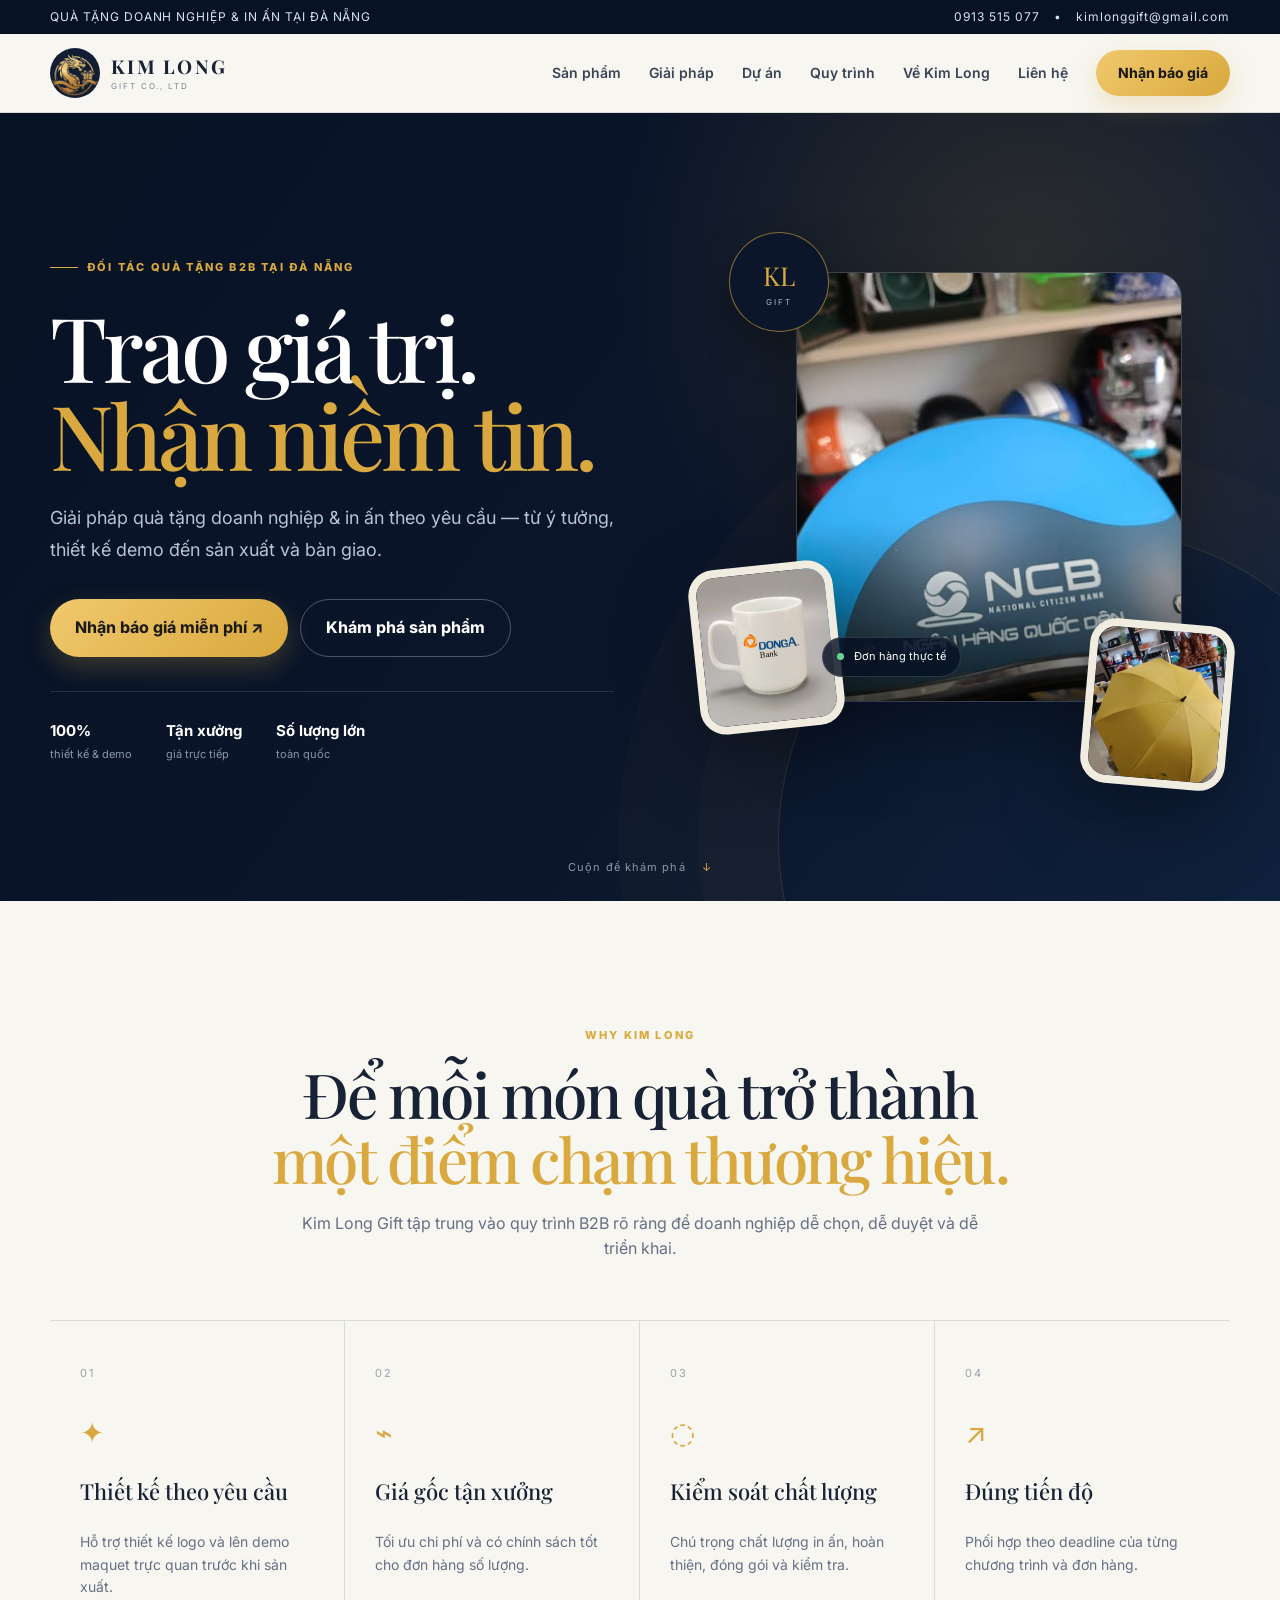
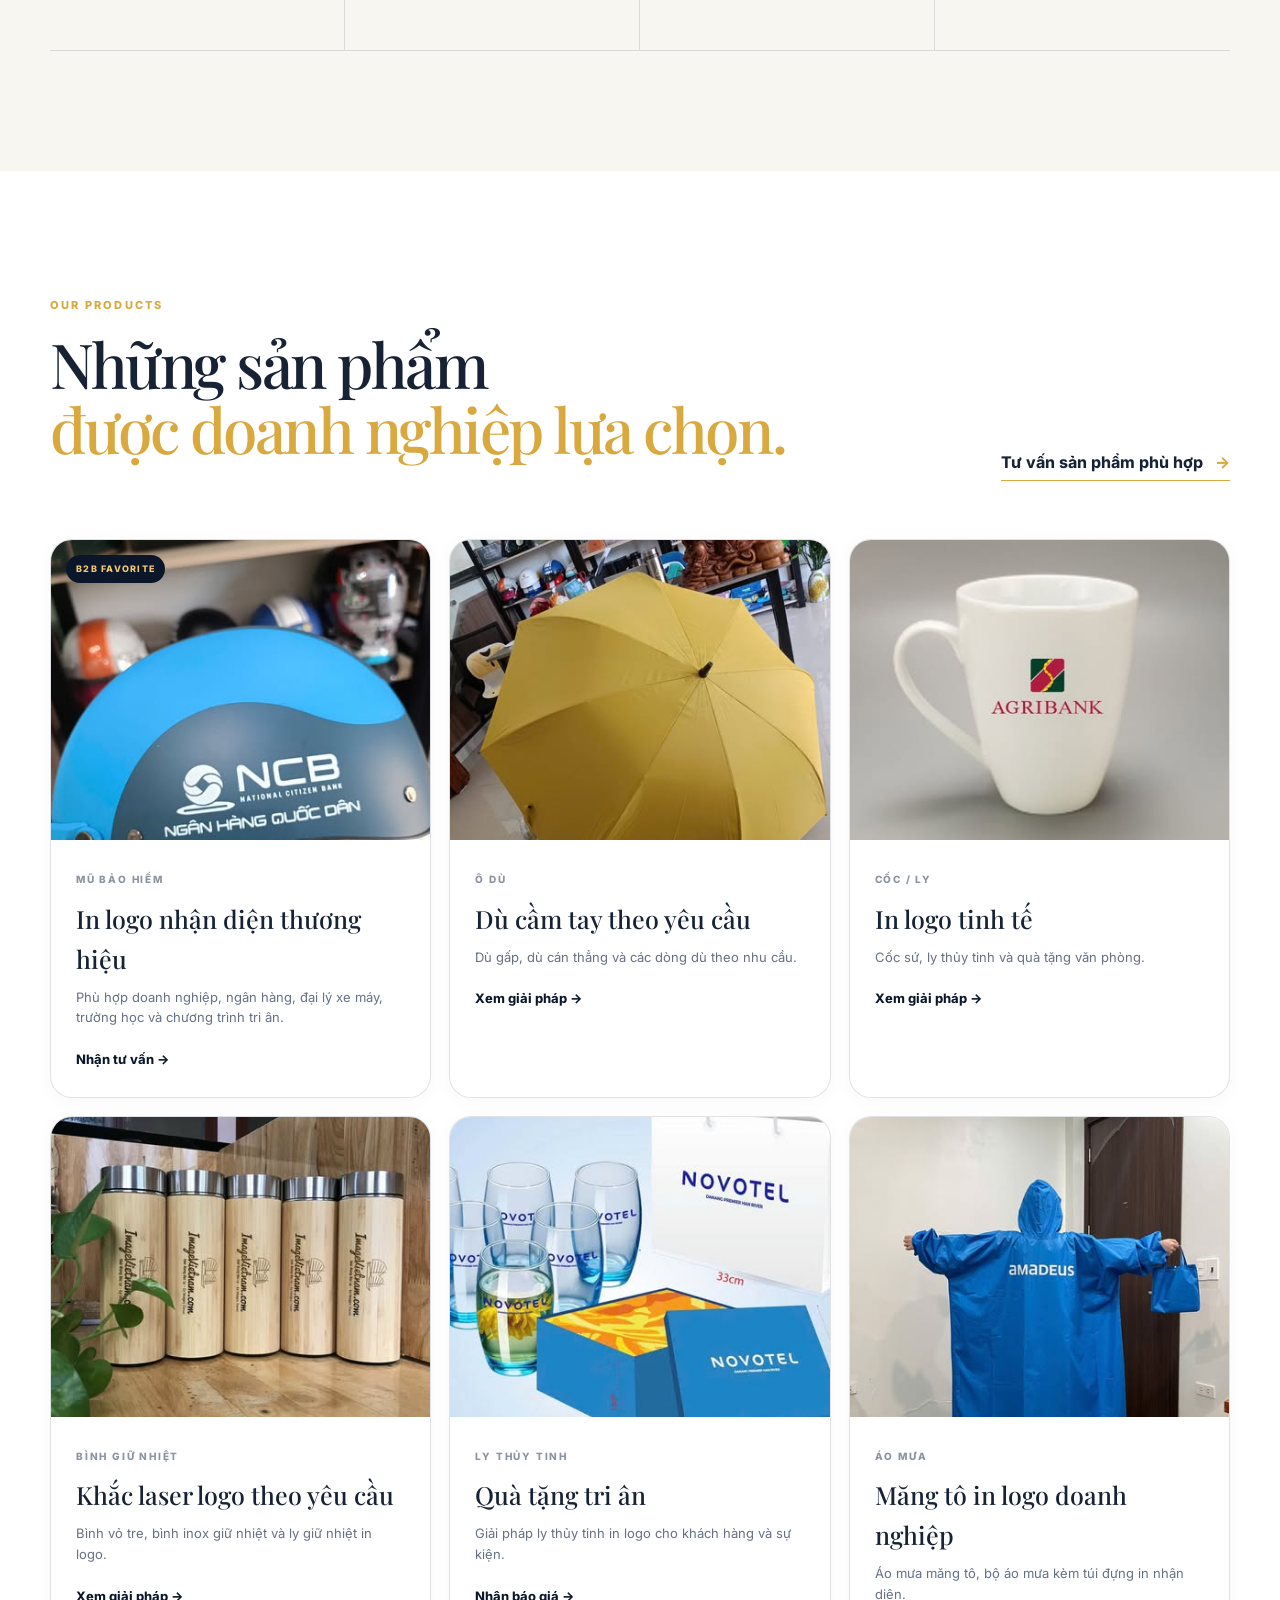
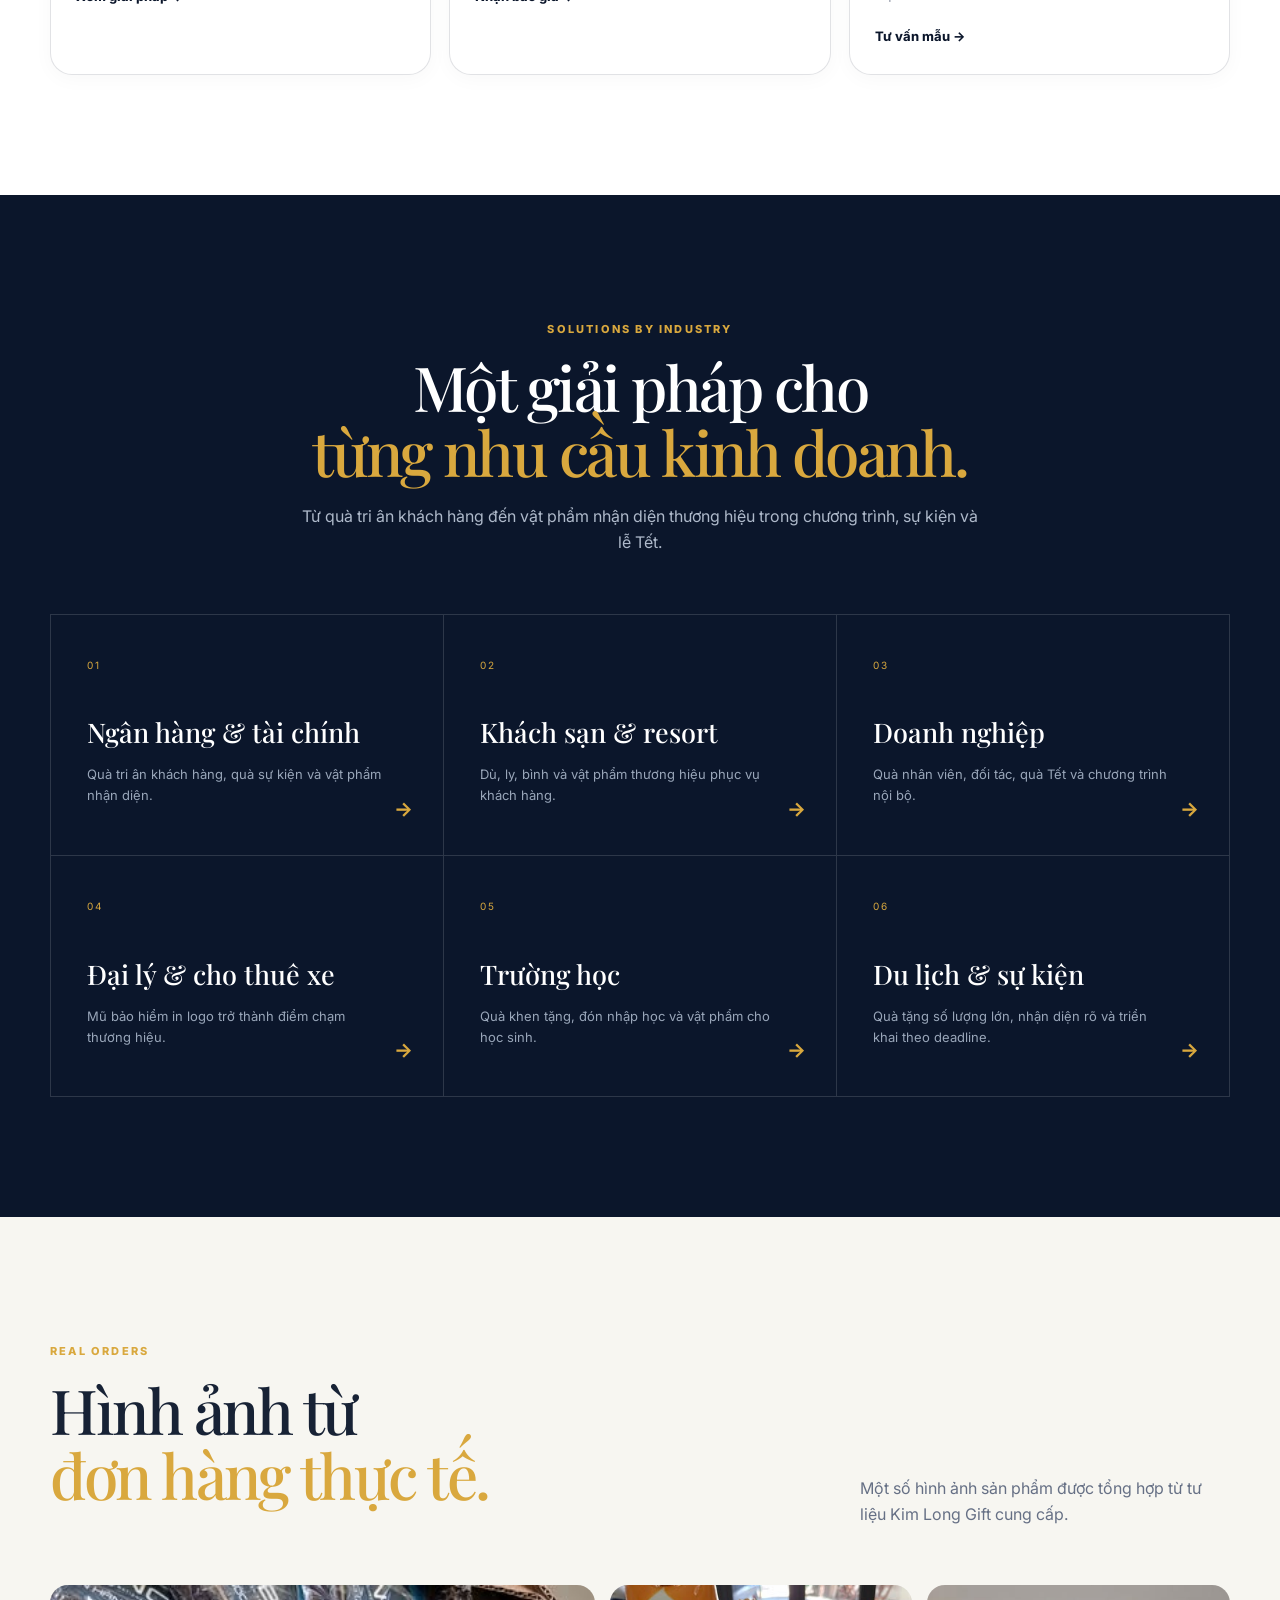
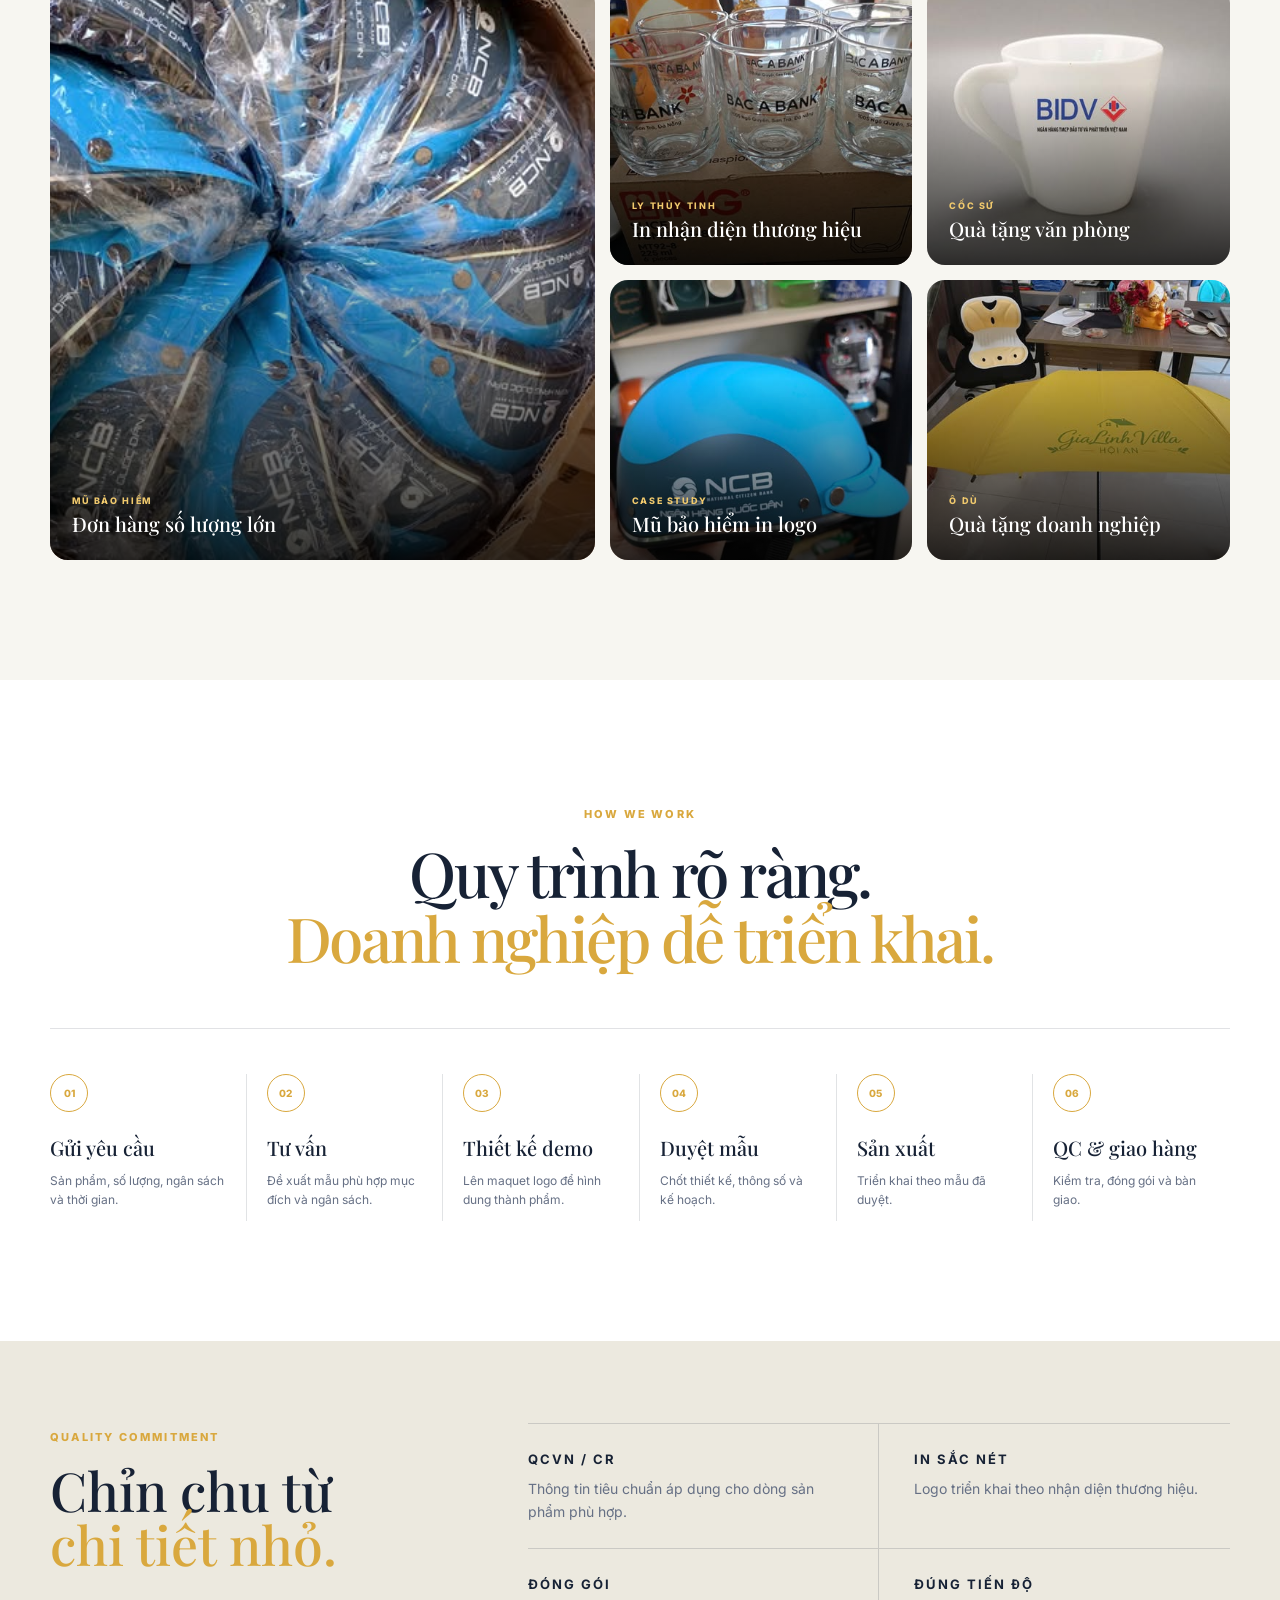
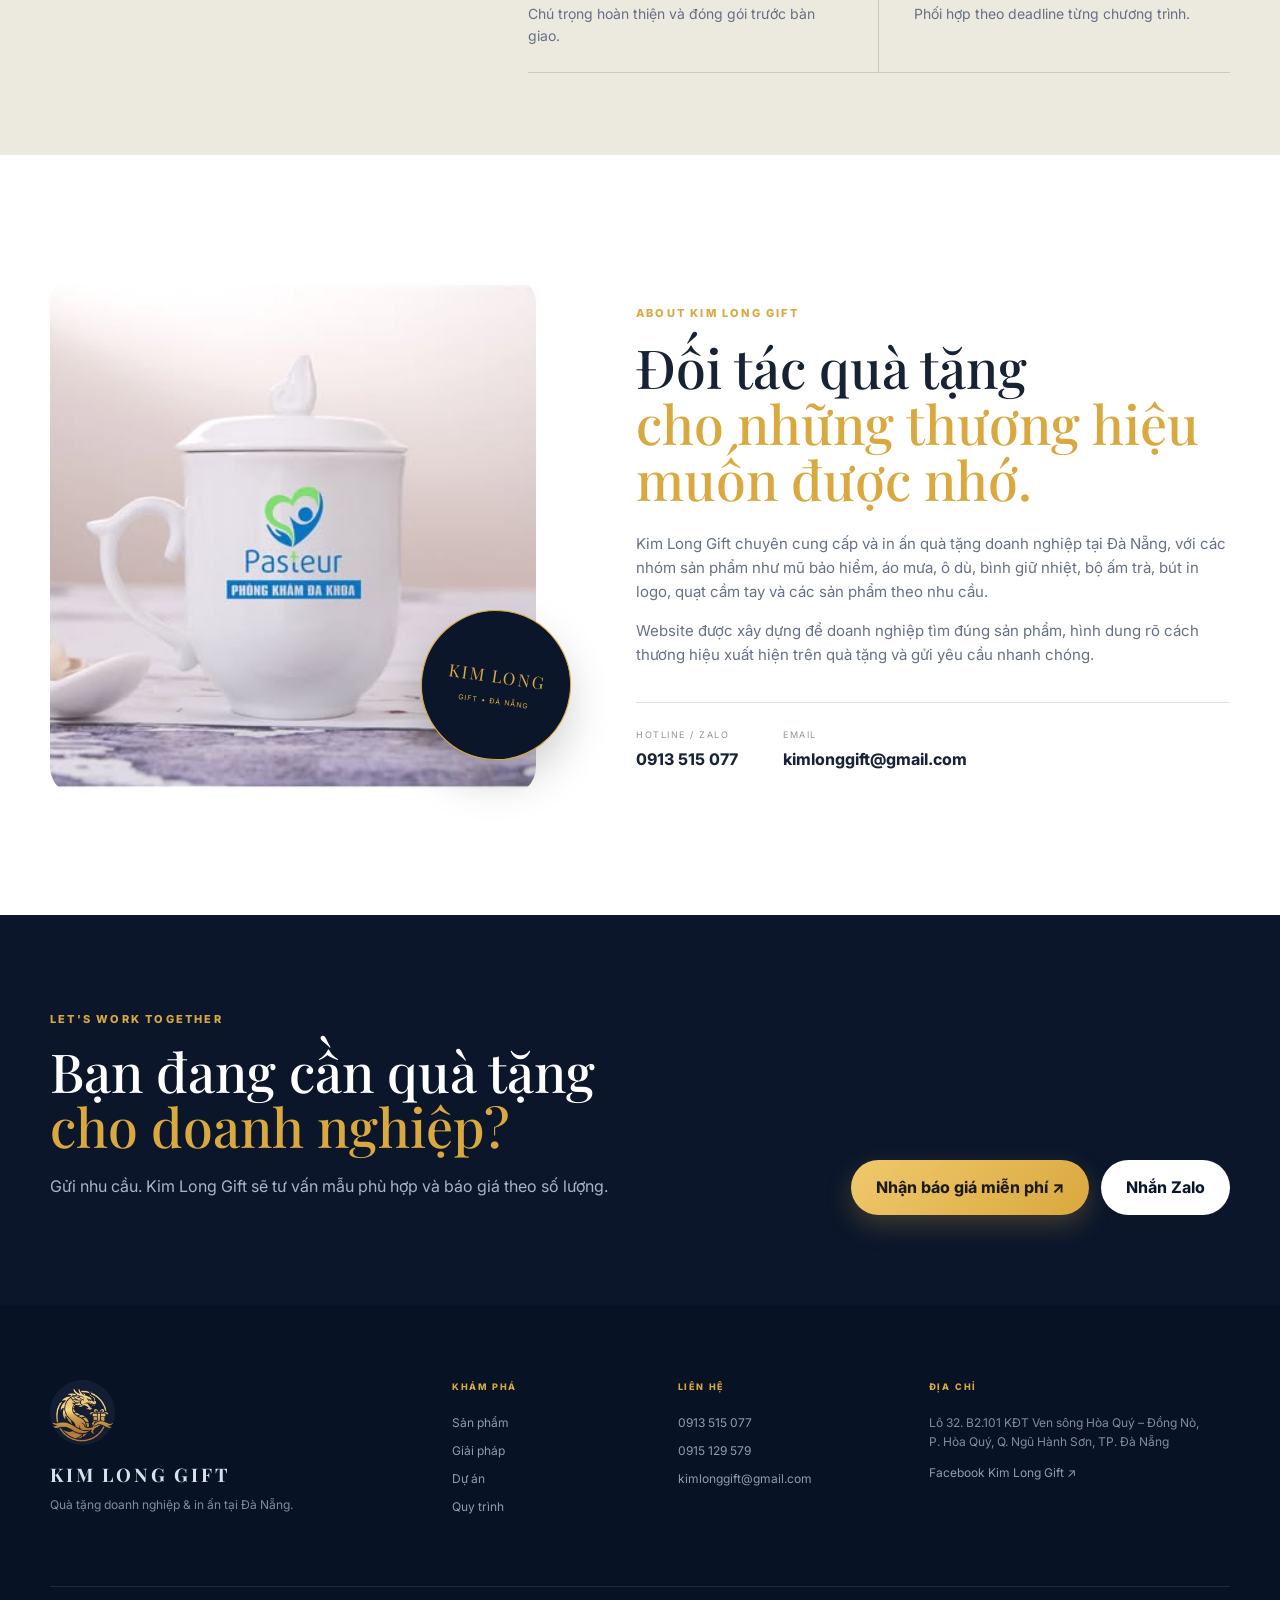
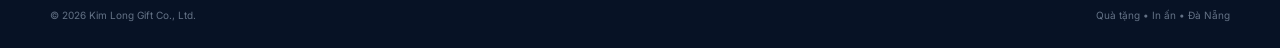
==== commit fdb4c4a8: "Fix broken Vietnamese diacritics on Windows Headings relied on Georgia, which has no glyphs for Viet" ====
--- a/index.html
+++ b/index.html
@@ -1 +1 @@
-<!doctype html><html lang="vi"><head><meta charset="utf-8"><meta name="viewport" content="width=device-width,initial-scale=1"><meta name="theme-color" content="#0b162b"><meta name="description" content="Kim Long Gift – quà tặng doanh nghiệp và in ấn logo tại Đà Nẵng."><meta property="og:title" content="Kim Long Gift | Quà tặng doanh nghiệp & in ấn"><meta property="og:description" content="Giải pháp quà tặng doanh nghiệp từ tư vấn, thiết kế demo đến sản xuất và giao hàng."><title>Kim Long Gift | Quà tặng doanh nghiệp & in ấn Đà Nẵng</title><link rel="icon" href="assets/logo-mark.jpg"><link rel="stylesheet" href="styles.css"></head><body><div class="topbar"><div class="container topbar-inner"><span>QUÀ TẶNG DOANH NGHIỆP & IN ẤN TẠI ĐÀ NẴNG</span><div class="top-links"><a href="tel:+84913515077">0913 515 077</a><span>•</span><a href="mailto:kimlonggift@gmail.com">kimlonggift@gmail.com</a></div></div></div><header class="site-header"><div class="container nav-wrap"><a class="brand" href="#home"><img src="assets/logo-mark.jpg" alt="Kim Long Gift" class="brand-logo"><div class="brand-copy"><strong>KIM LONG</strong><span>GIFT CO., LTD</span></div></a><button class="menu-toggle" aria-label="Mở menu" aria-expanded="false">☰</button><nav class="nav" id="nav"><a href="#products">Sản phẩm</a><a href="#solutions">Giải pháp</a><a href="#projects">Dự án</a><a href="#process">Quy trình</a><a href="#about">Về Kim Long</a><a href="#contact">Liên hệ</a><button class="btn btn-gold nav-cta" data-open-quote>Nhận báo giá</button></nav></div></header><main><section class="hero" id="home"><div class="container hero-grid"><div class="hero-copy reveal"><div class="eyebrow"><span></span> ĐỐI TÁC QUÀ TẶNG B2B TẠI ĐÀ NẴNG</div><h1>Trao giá trị.<br><em>Nhận niềm tin.</em></h1><p class="hero-lead">Giải pháp quà tặng doanh nghiệp & in ấn theo yêu cầu — từ ý tưởng, thiết kế demo đến sản xuất và bàn giao.</p><div class="hero-actions"><button class="btn btn-gold btn-lg" data-open-quote>Nhận báo giá miễn phí <span>↗</span></button><a class="btn btn-outline btn-lg" href="#products">Khám phá sản phẩm</a></div><div class="trust-row"><div><strong>100%</strong><span>thiết kế & demo</span></div><div><strong>Tận xưởng</strong><span>giá trực tiếp</span></div><div><strong>Số lượng lớn</strong><span>toàn quốc</span></div></div></div><div class="hero-showcase reveal"><div class="hero-card main-card"><img src="assets/helmet-ncb.jpg" alt="Mũ bảo hiểm nửa đầu in logo NCB - Ngân hàng Quốc Dân"><div class="floating-tag"><span class="dot"></span> Đơn hàng thực tế</div></div><div class="hero-card small-card small-one"><img src="assets/cup-donga.jpg" alt="Cốc sứ in logo DongA Bank"></div><div class="hero-card small-card small-two"><img src="assets/umbrella.jpg" alt="Ô dù cán thẳng in logo doanh nghiệp"></div><div class="seal"><span>KL</span><small>GIFT</small></div></div></div><a class="scroll-hint" href="#why">Cuộn để khám phá <span>↓</span></a></section><section class="section why" id="why"><div class="container"><div class="section-head centered reveal"><span class="section-kicker">WHY KIM LONG</span><h2>Để mỗi món quà trở thành<br><em>một điểm chạm thương hiệu.</em></h2><p>Kim Long Gift tập trung vào quy trình B2B rõ ràng để doanh nghiệp dễ chọn, dễ duyệt và dễ triển khai.</p></div><div class="feature-grid"><article class="feature-card reveal"><span class="feature-no">01</span><div class="feature-icon">✦</div><h3>Thiết kế theo yêu cầu</h3><p>Hỗ trợ thiết kế logo và lên demo maquet trực quan trước khi sản xuất.</p></article><article class="feature-card reveal"><span class="feature-no">02</span><div class="feature-icon">⌁</div><h3>Giá gốc tận xưởng</h3><p>Tối ưu chi phí và có chính sách tốt cho đơn hàng số lượng.</p></article><article class="feature-card reveal"><span class="feature-no">03</span><div class="feature-icon">◌</div><h3>Kiểm soát chất lượng</h3><p>Chú trọng chất lượng in ấn, hoàn thiện, đóng gói và kiểm tra.</p></article><article class="feature-card reveal"><span class="feature-no">04</span><div class="feature-icon">↗</div><h3>Đúng tiến độ</h3><p>Phối hợp theo deadline của từng chương trình và đơn hàng.</p></article></div></div></section><section class="section products" id="products"><div class="container"><div class="section-head row-head reveal"><div><span class="section-kicker">OUR PRODUCTS</span><h2>Những sản phẩm<br><em>được doanh nghiệp lựa chọn.</em></h2></div><a class="text-link" href="#contact">Tư vấn sản phẩm phù hợp <span>→</span></a></div><div class="product-grid"><article class="product-card product-feature reveal"><div class="product-image"><img src="assets/helmet-ncb.jpg" alt="Mũ bảo hiểm in logo"><span class="product-label">B2B FAVORITE</span></div><div class="product-body"><span>MŨ BẢO HIỂM</span><h3>In logo nhận diện thương hiệu</h3><p>Phù hợp doanh nghiệp, ngân hàng, đại lý xe máy, trường học và chương trình tri ân.</p><a href="#contact">Nhận tư vấn →</a></div></article><article class="product-card reveal"><div class="product-image"><img src="assets/umbrella.jpg" alt="Ô dù in logo"></div><div class="product-body"><span>Ô DÙ</span><h3>Dù cầm tay theo yêu cầu</h3><p>Dù gấp, dù cán thẳng và các dòng dù theo nhu cầu.</p><a href="#contact">Xem giải pháp →</a></div></article><article class="product-card reveal"><div class="product-image"><img src="assets/cup-agribank.jpg" alt="Cốc sứ in logo DongA Bank"></div><div class="product-body"><span>CỐC / LY</span><h3>In logo tinh tế</h3><p>Cốc sứ, ly thủy tinh và quà tặng văn phòng.</p><a href="#contact">Xem giải pháp →</a></div></article><article class="product-card reveal"><div class="product-image"><img src="assets/thermos.jpg" alt="Bình giữ nhiệt vỏ tre khắc laser logo doanh nghiệp"></div><div class="product-body"><span>BÌNH GIỮ NHIỆT</span><h3>Khắc laser logo theo yêu cầu</h3><p>Bình vỏ tre, bình inox giữ nhiệt và ly giữ nhiệt in logo.</p><a href="#contact">Xem giải pháp →</a></div></article><article class="product-card reveal"><div class="product-image"><img src="assets/glass.jpg" alt="Bộ ly thủy tinh in logo Bac A Bank"></div><div class="product-body"><span>LY THỦY TINH</span><h3>Quà tặng tri ân</h3><p>Giải pháp ly thủy tinh in logo cho khách hàng và sự kiện.</p><a href="#contact">Nhận báo giá →</a></div></article><article class="product-card reveal"><div class="product-image"><img src="assets/raincoat.jpg" alt="Áo mưa măng tô in logo doanh nghiệp"></div><div class="product-body"><span>ÁO MƯA</span><h3>Măng tô in logo doanh nghiệp</h3><p>Áo mưa măng tô, bộ áo mưa kèm túi đựng in nhận diện.</p><a href="#contact">Tư vấn mẫu →</a></div></article></div></div></section><section class="section dark solutions" id="solutions"><div class="container"><div class="section-head centered light reveal"><span class="section-kicker">SOLUTIONS BY INDUSTRY</span><h2>Một giải pháp cho<br><em>từng nhu cầu kinh doanh.</em></h2><p>Từ quà tri ân khách hàng đến vật phẩm nhận diện thương hiệu trong chương trình, sự kiện và lễ Tết.</p></div><div class="industry-grid"><article class="industry-card reveal"><span>01</span><h3>Ngân hàng & tài chính</h3><p>Quà tri ân khách hàng, quà sự kiện và vật phẩm nhận diện.</p><b>→</b></article><article class="industry-card reveal"><span>02</span><h3>Khách sạn & resort</h3><p>Dù, ly, bình và vật phẩm thương hiệu phục vụ khách hàng.</p><b>→</b></article><article class="industry-card reveal"><span>03</span><h3>Doanh nghiệp</h3><p>Quà nhân viên, đối tác, quà Tết và chương trình nội bộ.</p><b>→</b></article><article class="industry-card reveal"><span>04</span><h3>Đại lý & cho thuê xe</h3><p>Mũ bảo hiểm in logo trở thành điểm chạm thương hiệu.</p><b>→</b></article><article class="industry-card reveal"><span>05</span><h3>Trường học</h3><p>Quà khen tặng, đón nhập học và vật phẩm cho học sinh.</p><b>→</b></article><article class="industry-card reveal"><span>06</span><h3>Du lịch & sự kiện</h3><p>Quà tặng số lượng lớn, nhận diện rõ và triển khai theo deadline.</p><b>→</b></article></div></div></section><section class="section projects" id="projects"><div class="container"><div class="section-head row-head reveal"><div><span class="section-kicker">REAL ORDERS</span><h2>Hình ảnh từ<br><em>đơn hàng thực tế.</em></h2></div><p class="head-note">Một số hình ảnh sản phẩm được tổng hợp từ tư liệu Kim Long Gift cung cấp.</p></div><div class="project-mosaic"><div class="project large reveal"><img src="assets/helmets-bulk.jpg" alt="Thùng mũ bảo hiểm NCB đóng gói giao số lượng lớn"><div class="project-caption"><span>MŨ BẢO HIỂM</span><strong>Đơn hàng số lượng lớn</strong></div></div><div class="project reveal"><img src="assets/glass-logo.jpg" alt="Bộ ly thủy tinh in logo Bac A Bank"><div class="project-caption"><span>LY THỦY TINH</span><strong>In nhận diện thương hiệu</strong></div></div><div class="project reveal"><img src="assets/cup-bidv.jpg" alt="Cốc sứ in logo DongA Bank"><div class="project-caption"><span>CỐC SỨ</span><strong>Quà tặng văn phòng</strong></div></div><div class="project reveal"><img src="assets/helmet-ncb-2.jpg" alt="Mũ bảo hiểm in logo NCB - góc nghiêng"><div class="project-caption"><span>CASE STUDY</span><strong>Mũ bảo hiểm in logo</strong></div></div><div class="project reveal"><img src="assets/umbrella-yellow.jpg" alt="Ô dù gấp in logo Gia Linh Villa Hội An"><div class="project-caption"><span>Ô DÙ</span><strong>Quà tặng doanh nghiệp</strong></div></div></div></div></section><section class="section process" id="process"><div class="container"><div class="section-head centered reveal"><span class="section-kicker">HOW WE WORK</span><h2>Quy trình rõ ràng.<br><em>Doanh nghiệp dễ triển khai.</em></h2></div><div class="process-line"><div class="process-step reveal"><span>01</span><h3>Gửi yêu cầu</h3><p>Sản phẩm, số lượng, ngân sách và thời gian.</p></div><div class="process-step reveal"><span>02</span><h3>Tư vấn</h3><p>Đề xuất mẫu phù hợp mục đích và ngân sách.</p></div><div class="process-step reveal"><span>03</span><h3>Thiết kế demo</h3><p>Lên maquet logo để hình dung thành phẩm.</p></div><div class="process-step reveal"><span>04</span><h3>Duyệt mẫu</h3><p>Chốt thiết kế, thông số và kế hoạch.</p></div><div class="process-step reveal"><span>05</span><h3>Sản xuất</h3><p>Triển khai theo mẫu đã duyệt.</p></div><div class="process-step reveal"><span>06</span><h3>QC & giao hàng</h3><p>Kiểm tra, đóng gói và bàn giao.</p></div></div></div></section><section class="quality-band"><div class="container quality-grid"><div class="quality-intro reveal"><span class="section-kicker">QUALITY COMMITMENT</span><h2>Chỉn chu từ<br><em>chi tiết nhỏ.</em></h2></div><div class="quality-items"><div class="quality-item reveal"><strong>QCVN / CR</strong><span>Thông tin tiêu chuẩn áp dụng cho dòng sản phẩm phù hợp.</span></div><div class="quality-item reveal"><strong>IN SẮC NÉT</strong><span>Logo triển khai theo nhận diện thương hiệu.</span></div><div class="quality-item reveal"><strong>ĐÓNG GÓI</strong><span>Chú trọng hoàn thiện và đóng gói trước bàn giao.</span></div><div class="quality-item reveal"><strong>ĐÚNG TIẾN ĐỘ</strong><span>Phối hợp theo deadline từng chương trình.</span></div></div></div></section><section class="section about" id="about"><div class="container about-grid"><div class="about-visual reveal"><div class="about-image"><img src="assets/about.jpg" alt="Cốc sứ có nắp in logo Pasteur - quà tặng doanh nghiệp Kim Long Gift"></div><div class="about-stamp"><span>KIM LONG</span><small>GIFT • ĐÀ NẴNG</small></div></div><div class="about-copy reveal"><span class="section-kicker">ABOUT KIM LONG GIFT</span><h2>Đối tác quà tặng<br><em>cho những thương hiệu muốn được nhớ.</em></h2><p>Kim Long Gift chuyên cung cấp và in ấn quà tặng doanh nghiệp tại Đà Nẵng, với các nhóm sản phẩm như mũ bảo hiểm, áo mưa, ô dù, bình giữ nhiệt, bộ ấm trà, bút in logo, quạt cầm tay và các sản phẩm theo nhu cầu.</p><p>Website được xây dựng để doanh nghiệp tìm đúng sản phẩm, hình dung rõ cách thương hiệu xuất hiện trên quà tặng và gửi yêu cầu nhanh chóng.</p><div class="about-contact"><div><span>HOTLINE / ZALO</span><a href="tel:+84913515077">0913 515 077</a></div><div><span>EMAIL</span><a href="mailto:kimlonggift@gmail.com">kimlonggift@gmail.com</a></div></div></div></div></section><section class="cta" id="contact"><div class="container cta-inner reveal"><div><span class="section-kicker">LET'S WORK TOGETHER</span><h2>Bạn đang cần quà tặng<br><em>cho doanh nghiệp?</em></h2><p>Gửi nhu cầu. Kim Long Gift sẽ tư vấn mẫu phù hợp và báo giá theo số lượng.</p></div><div class="cta-actions"><button class="btn btn-gold btn-lg" data-open-quote>Nhận báo giá miễn phí ↗</button><a class="btn btn-light btn-lg" href="https://zalo.me/0913515077" target="_blank" rel="noopener">Nhắn Zalo</a></div></div></section></main><footer class="footer"><div class="container footer-grid"><div class="footer-brand"><img src="assets/logo-mark.jpg" alt="Kim Long Gift"><h3>KIM LONG GIFT</h3><p>Quà tặng doanh nghiệp & in ấn tại Đà Nẵng.</p></div><div><span class="footer-title">KHÁM PHÁ</span><a href="#products">Sản phẩm</a><a href="#solutions">Giải pháp</a><a href="#projects">Dự án</a><a href="#process">Quy trình</a></div><div><span class="footer-title">LIÊN HỆ</span><a href="tel:+84913515077">0913 515 077</a><a href="tel:+84915129579">0915 129 579</a><a href="mailto:kimlonggift@gmail.com">kimlonggift@gmail.com</a></div><div><span class="footer-title">ĐỊA CHỈ</span><p>Lô 32. B2.101 KĐT Ven sông Hòa Quý – Đồng Nò, P. Hòa Quý, Q. Ngũ Hành Sơn, TP. Đà Nẵng</p><a href="https://www.facebook.com/kimlonggift" target="_blank" rel="noopener">Facebook Kim Long Gift ↗</a></div></div><div class="container footer-bottom"><span>© 2026 Kim Long Gift Co., Ltd.</span><span>Quà tặng • In ấn • Đà Nẵng</span></div></footer><div class="mobile-bar"><a href="tel:+84913515077">☎ Gọi ngay</a><a href="https://zalo.me/0913515077" target="_blank" rel="noopener">Zalo</a><button data-open-quote>Báo giá</button></div><div class="modal" id="quoteModal" aria-hidden="true"><div class="modal-backdrop" data-close-quote></div><div class="modal-panel"><button class="modal-close" data-close-quote aria-label="Đóng">×</button><span class="section-kicker">NHẬN BÁO GIÁ</span><h2>Hãy cho Kim Long biết<br><em>bạn đang cần gì.</em></h2><form id="quoteForm"><div class="form-grid"><label>Họ tên *<input name="name" required placeholder="Nguyễn Văn A"></label><label>Công ty<input name="company" placeholder="Tên doanh nghiệp"></label></div><div class="form-grid"><label>Số điện thoại *<input name="phone" required type="tel" placeholder="09xx xxx xxx"></label><label>Sản phẩm cần tìm<select name="product"><option>Mũ bảo hiểm</option><option>Ô / dù</option><option>Cốc / ly</option><option>Bình giữ nhiệt</option><option>Bút quà tặng</option><option>Sản phẩm khác</option></select></label></div><div class="form-grid"><label>Số lượng dự kiến<input name="quantity" placeholder="Ví dụ: 500 sản phẩm"></label><label>Thời gian cần hàng<input name="deadline" placeholder="Ví dụ: 20/10/2026"></label></div><label>Ghi chú<textarea name="note" rows="3" placeholder="Màu sắc, logo, ngân sách hoặc yêu cầu đặc biệt..."></textarea></label><button class="btn btn-gold btn-lg full" type="submit">Gửi yêu cầu qua email ↗</button></form></div></div><script src="script.js"></script></body></html>+<!doctype html><html lang="vi"><head><meta charset="utf-8"><meta name="viewport" content="width=device-width,initial-scale=1"><meta name="theme-color" content="#0b162b"><meta name="description" content="Kim Long Gift – quà tặng doanh nghiệp và in ấn logo tại Đà Nẵng."><meta property="og:title" content="Kim Long Gift | Quà tặng doanh nghiệp & in ấn"><meta property="og:description" content="Giải pháp quà tặng doanh nghiệp từ tư vấn, thiết kế demo đến sản xuất và giao hàng."><title>Kim Long Gift | Quà tặng doanh nghiệp & in ấn Đà Nẵng</title><link rel="icon" href="assets/logo-mark.jpg"><link rel="preconnect" href="https://fonts.googleapis.com"><link rel="preconnect" href="https://fonts.gstatic.com" crossorigin><link rel="stylesheet" href="https://fonts.googleapis.com/css2?family=Playfair+Display:wght@400;500;600&family=Inter:wght@400;600;700;800&display=swap&subset=vietnamese,latin"><link rel="stylesheet" href="styles.css"></head><body><div class="topbar"><div class="container topbar-inner"><span>QUÀ TẶNG DOANH NGHIỆP & IN ẤN TẠI ĐÀ NẴNG</span><div class="top-links"><a href="tel:+84913515077">0913 515 077</a><span>•</span><a href="mailto:kimlonggift@gmail.com">kimlonggift@gmail.com</a></div></div></div><header class="site-header"><div class="container nav-wrap"><a class="brand" href="#home"><img src="assets/logo-mark.jpg" alt="Kim Long Gift" class="brand-logo"><div class="brand-copy"><strong>KIM LONG</strong><span>GIFT CO., LTD</span></div></a><button class="menu-toggle" aria-label="Mở menu" aria-expanded="false">☰</button><nav class="nav" id="nav"><a href="#products">Sản phẩm</a><a href="#solutions">Giải pháp</a><a href="#projects">Dự án</a><a href="#process">Quy trình</a><a href="#about">Về Kim Long</a><a href="#contact">Liên hệ</a><button class="btn btn-gold nav-cta" data-open-quote>Nhận báo giá</button></nav></div></header><main><section class="hero" id="home"><div class="container hero-grid"><div class="hero-copy reveal"><div class="eyebrow"><span></span> ĐỐI TÁC QUÀ TẶNG B2B TẠI ĐÀ NẴNG</div><h1>Trao giá trị.<br><em>Nhận niềm tin.</em></h1><p class="hero-lead">Giải pháp quà tặng doanh nghiệp & in ấn theo yêu cầu — từ ý tưởng, thiết kế demo đến sản xuất và bàn giao.</p><div class="hero-actions"><button class="btn btn-gold btn-lg" data-open-quote>Nhận báo giá miễn phí <span>↗</span></button><a class="btn btn-outline btn-lg" href="#products">Khám phá sản phẩm</a></div><div class="trust-row"><div><strong>100%</strong><span>thiết kế & demo</span></div><div><strong>Tận xưởng</strong><span>giá trực tiếp</span></div><div><strong>Số lượng lớn</strong><span>toàn quốc</span></div></div></div><div class="hero-showcase reveal"><div class="hero-card main-card"><img src="assets/helmet-ncb.jpg" alt="Mũ bảo hiểm nửa đầu in logo NCB - Ngân hàng Quốc Dân"><div class="floating-tag"><span class="dot"></span> Đơn hàng thực tế</div></div><div class="hero-card small-card small-one"><img src="assets/cup-donga.jpg" alt="Cốc sứ in logo DongA Bank"></div><div class="hero-card small-card small-two"><img src="assets/umbrella.jpg" alt="Ô dù cán thẳng in logo doanh nghiệp"></div><div class="seal"><span>KL</span><small>GIFT</small></div></div></div><a class="scroll-hint" href="#why">Cuộn để khám phá <span>↓</span></a></section><section class="section why" id="why"><div class="container"><div class="section-head centered reveal"><span class="section-kicker">WHY KIM LONG</span><h2>Để mỗi món quà trở thành<br><em>một điểm chạm thương hiệu.</em></h2><p>Kim Long Gift tập trung vào quy trình B2B rõ ràng để doanh nghiệp dễ chọn, dễ duyệt và dễ triển khai.</p></div><div class="feature-grid"><article class="feature-card reveal"><span class="feature-no">01</span><div class="feature-icon">✦</div><h3>Thiết kế theo yêu cầu</h3><p>Hỗ trợ thiết kế logo và lên demo maquet trực quan trước khi sản xuất.</p></article><article class="feature-card reveal"><span class="feature-no">02</span><div class="feature-icon">⌁</div><h3>Giá gốc tận xưởng</h3><p>Tối ưu chi phí và có chính sách tốt cho đơn hàng số lượng.</p></article><article class="feature-card reveal"><span class="feature-no">03</span><div class="feature-icon">◌</div><h3>Kiểm soát chất lượng</h3><p>Chú trọng chất lượng in ấn, hoàn thiện, đóng gói và kiểm tra.</p></article><article class="feature-card reveal"><span class="feature-no">04</span><div class="feature-icon">↗</div><h3>Đúng tiến độ</h3><p>Phối hợp theo deadline của từng chương trình và đơn hàng.</p></article></div></div></section><section class="section products" id="products"><div class="container"><div class="section-head row-head reveal"><div><span class="section-kicker">OUR PRODUCTS</span><h2>Những sản phẩm<br><em>được doanh nghiệp lựa chọn.</em></h2></div><a class="text-link" href="#contact">Tư vấn sản phẩm phù hợp <span>→</span></a></div><div class="product-grid"><article class="product-card product-feature reveal"><div class="product-image"><img src="assets/helmet-ncb.jpg" alt="Mũ bảo hiểm in logo"><span class="product-label">B2B FAVORITE</span></div><div class="product-body"><span>MŨ BẢO HIỂM</span><h3>In logo nhận diện thương hiệu</h3><p>Phù hợp doanh nghiệp, ngân hàng, đại lý xe máy, trường học và chương trình tri ân.</p><a href="#contact">Nhận tư vấn →</a></div></article><article class="product-card reveal"><div class="product-image"><img src="assets/umbrella.jpg" alt="Ô dù in logo"></div><div class="product-body"><span>Ô DÙ</span><h3>Dù cầm tay theo yêu cầu</h3><p>Dù gấp, dù cán thẳng và các dòng dù theo nhu cầu.</p><a href="#contact">Xem giải pháp →</a></div></article><article class="product-card reveal"><div class="product-image"><img src="assets/cup-agribank.jpg" alt="Cốc sứ in logo DongA Bank"></div><div class="product-body"><span>CỐC / LY</span><h3>In logo tinh tế</h3><p>Cốc sứ, ly thủy tinh và quà tặng văn phòng.</p><a href="#contact">Xem giải pháp →</a></div></article><article class="product-card reveal"><div class="product-image"><img src="assets/thermos.jpg" alt="Bình giữ nhiệt vỏ tre khắc laser logo doanh nghiệp"></div><div class="product-body"><span>BÌNH GIỮ NHIỆT</span><h3>Khắc laser logo theo yêu cầu</h3><p>Bình vỏ tre, bình inox giữ nhiệt và ly giữ nhiệt in logo.</p><a href="#contact">Xem giải pháp →</a></div></article><article class="product-card reveal"><div class="product-image"><img src="assets/glass.jpg" alt="Bộ ly thủy tinh in logo Bac A Bank"></div><div class="product-body"><span>LY THỦY TINH</span><h3>Quà tặng tri ân</h3><p>Giải pháp ly thủy tinh in logo cho khách hàng và sự kiện.</p><a href="#contact">Nhận báo giá →</a></div></article><article class="product-card reveal"><div class="product-image"><img src="assets/raincoat.jpg" alt="Áo mưa măng tô in logo doanh nghiệp"></div><div class="product-body"><span>ÁO MƯA</span><h3>Măng tô in logo doanh nghiệp</h3><p>Áo mưa măng tô, bộ áo mưa kèm túi đựng in nhận diện.</p><a href="#contact">Tư vấn mẫu →</a></div></article></div></div></section><section class="section dark solutions" id="solutions"><div class="container"><div class="section-head centered light reveal"><span class="section-kicker">SOLUTIONS BY INDUSTRY</span><h2>Một giải pháp cho<br><em>từng nhu cầu kinh doanh.</em></h2><p>Từ quà tri ân khách hàng đến vật phẩm nhận diện thương hiệu trong chương trình, sự kiện và lễ Tết.</p></div><div class="industry-grid"><article class="industry-card reveal"><span>01</span><h3>Ngân hàng & tài chính</h3><p>Quà tri ân khách hàng, quà sự kiện và vật phẩm nhận diện.</p><b>→</b></article><article class="industry-card reveal"><span>02</span><h3>Khách sạn & resort</h3><p>Dù, ly, bình và vật phẩm thương hiệu phục vụ khách hàng.</p><b>→</b></article><article class="industry-card reveal"><span>03</span><h3>Doanh nghiệp</h3><p>Quà nhân viên, đối tác, quà Tết và chương trình nội bộ.</p><b>→</b></article><article class="industry-card reveal"><span>04</span><h3>Đại lý & cho thuê xe</h3><p>Mũ bảo hiểm in logo trở thành điểm chạm thương hiệu.</p><b>→</b></article><article class="industry-card reveal"><span>05</span><h3>Trường học</h3><p>Quà khen tặng, đón nhập học và vật phẩm cho học sinh.</p><b>→</b></article><article class="industry-card reveal"><span>06</span><h3>Du lịch & sự kiện</h3><p>Quà tặng số lượng lớn, nhận diện rõ và triển khai theo deadline.</p><b>→</b></article></div></div></section><section class="section projects" id="projects"><div class="container"><div class="section-head row-head reveal"><div><span class="section-kicker">REAL ORDERS</span><h2>Hình ảnh từ<br><em>đơn hàng thực tế.</em></h2></div><p class="head-note">Một số hình ảnh sản phẩm được tổng hợp từ tư liệu Kim Long Gift cung cấp.</p></div><div class="project-mosaic"><div class="project large reveal"><img src="assets/helmets-bulk.jpg" alt="Thùng mũ bảo hiểm NCB đóng gói giao số lượng lớn"><div class="project-caption"><span>MŨ BẢO HIỂM</span><strong>Đơn hàng số lượng lớn</strong></div></div><div class="project reveal"><img src="assets/glass-logo.jpg" alt="Bộ ly thủy tinh in logo Bac A Bank"><div class="project-caption"><span>LY THỦY TINH</span><strong>In nhận diện thương hiệu</strong></div></div><div class="project reveal"><img src="assets/cup-bidv.jpg" alt="Cốc sứ in logo DongA Bank"><div class="project-caption"><span>CỐC SỨ</span><strong>Quà tặng văn phòng</strong></div></div><div class="project reveal"><img src="assets/helmet-ncb-2.jpg" alt="Mũ bảo hiểm in logo NCB - góc nghiêng"><div class="project-caption"><span>CASE STUDY</span><strong>Mũ bảo hiểm in logo</strong></div></div><div class="project reveal"><img src="assets/umbrella-yellow.jpg" alt="Ô dù gấp in logo Gia Linh Villa Hội An"><div class="project-caption"><span>Ô DÙ</span><strong>Quà tặng doanh nghiệp</strong></div></div></div></div></section><section class="section process" id="process"><div class="container"><div class="section-head centered reveal"><span class="section-kicker">HOW WE WORK</span><h2>Quy trình rõ ràng.<br><em>Doanh nghiệp dễ triển khai.</em></h2></div><div class="process-line"><div class="process-step reveal"><span>01</span><h3>Gửi yêu cầu</h3><p>Sản phẩm, số lượng, ngân sách và thời gian.</p></div><div class="process-step reveal"><span>02</span><h3>Tư vấn</h3><p>Đề xuất mẫu phù hợp mục đích và ngân sách.</p></div><div class="process-step reveal"><span>03</span><h3>Thiết kế demo</h3><p>Lên maquet logo để hình dung thành phẩm.</p></div><div class="process-step reveal"><span>04</span><h3>Duyệt mẫu</h3><p>Chốt thiết kế, thông số và kế hoạch.</p></div><div class="process-step reveal"><span>05</span><h3>Sản xuất</h3><p>Triển khai theo mẫu đã duyệt.</p></div><div class="process-step reveal"><span>06</span><h3>QC & giao hàng</h3><p>Kiểm tra, đóng gói và bàn giao.</p></div></div></div></section><section class="quality-band"><div class="container quality-grid"><div class="quality-intro reveal"><span class="section-kicker">QUALITY COMMITMENT</span><h2>Chỉn chu từ<br><em>chi tiết nhỏ.</em></h2></div><div class="quality-items"><div class="quality-item reveal"><strong>QCVN / CR</strong><span>Thông tin tiêu chuẩn áp dụng cho dòng sản phẩm phù hợp.</span></div><div class="quality-item reveal"><strong>IN SẮC NÉT</strong><span>Logo triển khai theo nhận diện thương hiệu.</span></div><div class="quality-item reveal"><strong>ĐÓNG GÓI</strong><span>Chú trọng hoàn thiện và đóng gói trước bàn giao.</span></div><div class="quality-item reveal"><strong>ĐÚNG TIẾN ĐỘ</strong><span>Phối hợp theo deadline từng chương trình.</span></div></div></div></section><section class="section about" id="about"><div class="container about-grid"><div class="about-visual reveal"><div class="about-image"><img src="assets/about.jpg" alt="Cốc sứ có nắp in logo Pasteur - quà tặng doanh nghiệp Kim Long Gift"></div><div class="about-stamp"><span>KIM LONG</span><small>GIFT • ĐÀ NẴNG</small></div></div><div class="about-copy reveal"><span class="section-kicker">ABOUT KIM LONG GIFT</span><h2>Đối tác quà tặng<br><em>cho những thương hiệu muốn được nhớ.</em></h2><p>Kim Long Gift chuyên cung cấp và in ấn quà tặng doanh nghiệp tại Đà Nẵng, với các nhóm sản phẩm như mũ bảo hiểm, áo mưa, ô dù, bình giữ nhiệt, bộ ấm trà, bút in logo, quạt cầm tay và các sản phẩm theo nhu cầu.</p><p>Website được xây dựng để doanh nghiệp tìm đúng sản phẩm, hình dung rõ cách thương hiệu xuất hiện trên quà tặng và gửi yêu cầu nhanh chóng.</p><div class="about-contact"><div><span>HOTLINE / ZALO</span><a href="tel:+84913515077">0913 515 077</a></div><div><span>EMAIL</span><a href="mailto:kimlonggift@gmail.com">kimlonggift@gmail.com</a></div></div></div></div></section><section class="cta" id="contact"><div class="container cta-inner reveal"><div><span class="section-kicker">LET'S WORK TOGETHER</span><h2>Bạn đang cần quà tặng<br><em>cho doanh nghiệp?</em></h2><p>Gửi nhu cầu. Kim Long Gift sẽ tư vấn mẫu phù hợp và báo giá theo số lượng.</p></div><div class="cta-actions"><button class="btn btn-gold btn-lg" data-open-quote>Nhận báo giá miễn phí ↗</button><a class="btn btn-light btn-lg" href="https://zalo.me/0913515077" target="_blank" rel="noopener">Nhắn Zalo</a></div></div></section></main><footer class="footer"><div class="container footer-grid"><div class="footer-brand"><img src="assets/logo-mark.jpg" alt="Kim Long Gift"><h3>KIM LONG GIFT</h3><p>Quà tặng doanh nghiệp & in ấn tại Đà Nẵng.</p></div><div><span class="footer-title">KHÁM PHÁ</span><a href="#products">Sản phẩm</a><a href="#solutions">Giải pháp</a><a href="#projects">Dự án</a><a href="#process">Quy trình</a></div><div><span class="footer-title">LIÊN HỆ</span><a href="tel:+84913515077">0913 515 077</a><a href="tel:+84915129579">0915 129 579</a><a href="mailto:kimlonggift@gmail.com">kimlonggift@gmail.com</a></div><div><span class="footer-title">ĐỊA CHỈ</span><p>Lô 32. B2.101 KĐT Ven sông Hòa Quý – Đồng Nò, P. Hòa Quý, Q. Ngũ Hành Sơn, TP. Đà Nẵng</p><a href="https://www.facebook.com/kimlonggift" target="_blank" rel="noopener">Facebook Kim Long Gift ↗</a></div></div><div class="container footer-bottom"><span>© 2026 Kim Long Gift Co., Ltd.</span><span>Quà tặng • In ấn • Đà Nẵng</span></div></footer><div class="mobile-bar"><a href="tel:+84913515077">☎ Gọi ngay</a><a href="https://zalo.me/0913515077" target="_blank" rel="noopener">Zalo</a><button data-open-quote>Báo giá</button></div><div class="modal" id="quoteModal" aria-hidden="true"><div class="modal-backdrop" data-close-quote></div><div class="modal-panel"><button class="modal-close" data-close-quote aria-label="Đóng">×</button><span class="section-kicker">NHẬN BÁO GIÁ</span><h2>Hãy cho Kim Long biết<br><em>bạn đang cần gì.</em></h2><form id="quoteForm"><div class="form-grid"><label>Họ tên *<input name="name" required placeholder="Nguyễn Văn A"></label><label>Công ty<input name="company" placeholder="Tên doanh nghiệp"></label></div><div class="form-grid"><label>Số điện thoại *<input name="phone" required type="tel" placeholder="09xx xxx xxx"></label><label>Sản phẩm cần tìm<select name="product"><option>Mũ bảo hiểm</option><option>Ô / dù</option><option>Cốc / ly</option><option>Bình giữ nhiệt</option><option>Bút quà tặng</option><option>Sản phẩm khác</option></select></label></div><div class="form-grid"><label>Số lượng dự kiến<input name="quantity" placeholder="Ví dụ: 500 sản phẩm"></label><label>Thời gian cần hàng<input name="deadline" placeholder="Ví dụ: 20/10/2026"></label></div><label>Ghi chú<textarea name="note" rows="3" placeholder="Màu sắc, logo, ngân sách hoặc yêu cầu đặc biệt..."></textarea></label><button class="btn btn-gold btn-lg full" type="submit">Gửi yêu cầu qua email ↗</button></form></div></div><script src="script.js"></script></body></html>
--- a/styles.css
+++ b/styles.css
@@ -1 +1 @@
-:root{--navy:#0b162b;--navy2:#101f38;--gold:#d9a83e;--gold2:#f0c96d;--ink:#172235;--muted:#667085;--paper:#f7f6f1;--white:#fff;--line:rgba(11,22,43,.12);--shadow:0 24px 70px rgba(11,22,43,.13);--radius:22px}*{box-sizing:border-box}html{scroll-behavior:smooth}body{margin:0;font-family:Inter,ui-sans-serif,system-ui,-apple-system,BlinkMacSystemFont,"Segoe UI",sans-serif;color:var(--ink);background:var(--paper);line-height:1.6}button,a,input,select,textarea{font:inherit}a{text-decoration:none;color:inherit}img{display:block;max-width:100%}.container{width:min(1180px,calc(100% - 48px));margin:auto}.topbar{background:#071225;color:#dbe3f0;font-size:12px;letter-spacing:.08em}.topbar-inner{min-height:34px;display:flex;align-items:center;justify-content:space-between}.top-links{display:flex;gap:14px}.site-header{position:sticky;top:0;z-index:50;background:rgba(247,246,241,.94);backdrop-filter:blur(16px);border-bottom:1px solid var(--line)}.nav-wrap{height:78px;display:flex;align-items:center;justify-content:space-between}.brand{display:flex;align-items:center;gap:11px}.brand-logo{width:50px;height:50px;border-radius:50%;object-fit:cover}.brand-copy{display:flex;flex-direction:column;line-height:1}.brand-copy strong{font-family:Georgia,serif;font-size:19px;letter-spacing:.12em}.brand-copy span{font-size:8px;letter-spacing:.24em;margin-top:6px;color:#7b8493}.nav{display:flex;align-items:center;gap:28px;font-size:14px;font-weight:600}.nav a{color:#394456;transition:.2s}.nav a:hover{color:var(--gold)}.btn{border:0;cursor:pointer;border-radius:999px;padding:12px 22px;font-weight:750;transition:transform .2s,box-shadow .2s,background .2s}.btn:hover{transform:translateY(-2px)}.btn-gold{background:linear-gradient(135deg,var(--gold2),var(--gold));color:#1c1a13;box-shadow:0 10px 26px rgba(217,168,62,.25)}.btn-outline{border:1px solid rgba(255,255,255,.28);color:#fff;background:transparent}.btn-light{background:#fff;color:var(--navy)}.btn-lg{padding:15px 25px}.menu-toggle{display:none;background:none;border:0;font-size:26px}.hero{min-height:calc(100vh - 112px);display:flex;align-items:center;position:relative;overflow:hidden;background:var(--navy);color:#fff}.hero:before{content:"";position:absolute;inset:0;background:radial-gradient(circle at 80% 20%,rgba(217,168,62,.16),transparent 34%),linear-gradient(125deg,#071225 0%,#0b162b 58%,#10213d 100%)}.hero:after{content:"";position:absolute;right:-120px;bottom:-250px;width:620px;height:620px;border:1px solid rgba(217,168,62,.18);border-radius:50%;box-shadow:0 0 0 80px rgba(217,168,62,.025),0 0 0 160px rgba(217,168,62,.018)}.hero-grid{position:relative;z-index:2;display:grid;grid-template-columns:1fr .95fr;gap:80px;align-items:center;padding:88px 0}.eyebrow,.section-kicker{font-size:11px;font-weight:800;letter-spacing:.2em;color:var(--gold);display:inline-flex;align-items:center;gap:9px}.eyebrow span{width:28px;height:1px;background:var(--gold)}h1,h2,h3,p{margin-top:0}h1{font-family:Georgia,serif;font-weight:500;font-size:clamp(58px,7vw,92px);line-height:.98;letter-spacing:-.045em;margin:25px 0}h1 em,h2 em{font-style:normal;color:var(--gold)}.hero-lead{max-width:600px;color:#b8c3d4;font-size:18px;line-height:1.75}.hero-actions{display:flex;gap:12px;margin:34px 0}.trust-row{display:flex;gap:34px;padding-top:27px;border-top:1px solid rgba(255,255,255,.12);max-width:600px}.trust-row div{display:flex;flex-direction:column}.trust-row strong{font-size:15px;color:#fff}.trust-row span{font-size:11px;color:#8997aa;margin-top:3px}.hero-showcase{position:relative;min-height:570px}.hero-card{overflow:hidden;border-radius:26px;box-shadow:0 30px 80px rgba(0,0,0,.35)}.main-card{position:absolute;width:72%;height:430px;right:9%;top:50px;border:1px solid rgba(255,255,255,.16)}.hero-card img{width:100%;height:100%;object-fit:cover}.main-card:after{content:"";position:absolute;inset:0;background:linear-gradient(180deg,transparent 58%,rgba(0,0,0,.6))}.floating-tag{position:absolute;z-index:2;bottom:24px;left:25px;background:rgba(7,18,37,.82);border:1px solid rgba(255,255,255,.14);padding:10px 14px;border-radius:999px;font-size:11px}.dot{display:inline-block;width:7px;height:7px;background:#67d391;border-radius:50%;margin-right:7px}.small-card{position:absolute;width:145px;height:165px;border:8px solid #f0ece0}.small-one{left:0;bottom:62px;transform:rotate(-6deg)}.small-two{right:0;bottom:5px;transform:rotate(5deg)}.seal{position:absolute;left:35px;top:10px;width:100px;height:100px;border:1px solid rgba(217,168,62,.6);border-radius:50%;background:#0b162b;display:flex;flex-direction:column;align-items:center;justify-content:center;box-shadow:0 15px 40px rgba(0,0,0,.3)}.seal span{font-family:Georgia,serif;color:var(--gold);font-size:26px}.seal small{font-size:8px;letter-spacing:.25em;color:#aeb8c8}.scroll-hint{position:absolute;z-index:2;bottom:24px;left:50%;transform:translateX(-50%);font-size:11px;color:#8c99aa;letter-spacing:.1em}.scroll-hint span{margin-left:12px;color:var(--gold)}.section{padding:120px 0}.section-head{margin-bottom:58px}.section-head.centered{text-align:center;max-width:760px;margin-left:auto;margin-right:auto}.section-head h2{font-family:Georgia,serif;font-size:clamp(40px,5vw,62px);font-weight:500;line-height:1.05;letter-spacing:-.04em;margin:14px 0 20px}.section-head p{color:var(--muted);max-width:690px;margin:0 auto}.row-head{display:flex;justify-content:space-between;align-items:end;gap:30px}.row-head .head-note{max-width:370px;margin:0}.text-link{font-weight:750;border-bottom:1px solid var(--gold);padding-bottom:5px}.text-link span{color:var(--gold);margin-left:8px}.feature-grid{display:grid;grid-template-columns:repeat(4,1fr);border-top:1px solid var(--line);border-bottom:1px solid var(--line)}.feature-card{padding:38px 30px;border-right:1px solid var(--line);position:relative}.feature-card:last-child{border-right:0}.feature-no{font-size:11px;color:#9aa2ad;letter-spacing:.15em}.feature-icon{font-size:29px;color:var(--gold);margin:25px 0 18px}.feature-card h3{font-family:Georgia,serif;font-size:22px;font-weight:500}.feature-card p{color:var(--muted);font-size:14px}.products{background:#fff}.product-grid{display:grid;grid-template-columns:repeat(3,1fr);gap:18px}.product-card{border:1px solid var(--line);border-radius:var(--radius);overflow:hidden;background:#fff;transition:.25s;box-shadow:0 4px 20px rgba(11,22,43,.03)}.product-card:hover{transform:translateY(-5px);box-shadow:var(--shadow)}.product-image{height:300px;position:relative;background:#e9e5da;overflow:hidden}.product-image img{width:100%;height:100%;object-fit:cover;transition:.5s}.product-card:hover .product-image img{transform:scale(1.04)}.product-label{position:absolute;top:15px;left:15px;background:var(--navy);color:var(--gold2);padding:7px 10px;border-radius:999px;font-size:9px;letter-spacing:.14em;font-weight:800}.product-body{padding:25px}.product-body>span{font-size:10px;color:#8b94a3;letter-spacing:.18em;font-weight:800}.product-body h3{font-family:Georgia,serif;font-size:25px;font-weight:500;margin:8px 0}.product-body p{color:var(--muted);font-size:13px;margin-bottom:18px}.product-body a{font-weight:750;font-size:13px;color:var(--navy)}.product-feature{grid-row:span 2}.product-feature .product-image{height:440px}.dark{background:var(--navy);color:#fff}.light p{color:#aeb9ca}.industry-grid{display:grid;grid-template-columns:repeat(3,1fr);border-top:1px solid rgba(255,255,255,.14);border-left:1px solid rgba(255,255,255,.14)}.industry-card{padding:36px;border-right:1px solid rgba(255,255,255,.14);border-bottom:1px solid rgba(255,255,255,.14);min-height:220px;position:relative}.industry-card span{color:var(--gold);font-size:10px;letter-spacing:.2em}.industry-card h3{font-family:Georgia,serif;font-weight:500;font-size:27px;margin:35px 0 10px}.industry-card p{color:#99a6b9;font-size:13px;max-width:300px}.industry-card b{position:absolute;right:30px;bottom:30px;color:var(--gold);font-size:20px}.projects{background:var(--paper)}.project-mosaic{display:grid;grid-template-columns:1.35fr .75fr .75fr;grid-auto-rows:280px;gap:15px}.project{position:relative;overflow:hidden;border-radius:18px;background:#ddd}.project.large{grid-row:span 2}.project img{width:100%;height:100%;object-fit:cover;transition:.5s}.project:hover img{transform:scale(1.05)}.project:after{content:"";position:absolute;inset:35% 0 0;background:linear-gradient(transparent,rgba(0,0,0,.78))}.project-caption{position:absolute;z-index:2;left:22px;bottom:20px;color:#fff;display:flex;flex-direction:column}.project-caption span{font-size:9px;letter-spacing:.18em;color:var(--gold2);font-weight:800}.project-caption strong{font-family:Georgia,serif;font-size:20px;font-weight:500}.process{background:#fff}.process-line{display:grid;grid-template-columns:repeat(6,1fr);gap:0;border-top:1px solid var(--line);padding-top:45px}.process-step{padding:0 20px;border-right:1px solid var(--line)}.process-step:first-child{padding-left:0}.process-step:last-child{border:0}.process-step>span{display:flex;width:38px;height:38px;border:1px solid var(--gold);border-radius:50%;align-items:center;justify-content:center;color:var(--gold);font-size:10px;font-weight:800}.process-step h3{font-family:Georgia,serif;font-weight:500;font-size:20px;margin:20px 0 7px}.process-step p{color:var(--muted);font-size:12px}.quality-band{padding:82px 0;background:#ece9df}.quality-grid{display:grid;grid-template-columns:.7fr 1.3fr;gap:100px;align-items:start}.quality-intro h2{font-family:Georgia,serif;font-size:52px;font-weight:500;line-height:1;margin:14px 0}.quality-items{display:grid;grid-template-columns:1fr 1fr;gap:0;border-top:1px solid rgba(11,22,43,.15)}.quality-item{padding:25px 25px 25px 0;border-bottom:1px solid rgba(11,22,43,.15)}.quality-item:nth-child(odd){border-right:1px solid rgba(11,22,43,.15);padding-right:35px}.quality-item:nth-child(even){padding-left:35px}.quality-item strong{display:block;font-size:12px;letter-spacing:.15em}.quality-item span{display:block;color:var(--muted);font-size:12px;margin-top:8px}.about{background:#fff}.about-grid{display:grid;grid-template-columns:.9fr 1.1fr;gap:100px;align-items:center}.about-visual{position:relative}.about-image{height:520px;border-radius:28px;overflow:hidden;background:#e6e0d3}.about-image img{width:100%;height:100%;object-fit:cover}.about-stamp{position:absolute;right:-35px;bottom:35px;width:150px;height:150px;background:var(--navy);color:var(--gold);border-radius:50%;border:1px solid var(--gold);display:flex;flex-direction:column;justify-content:center;align-items:center;transform:rotate(8deg);box-shadow:0 20px 45px rgba(0,0,0,.2)}.about-stamp span{font-family:Georgia,serif;font-size:17px;letter-spacing:.1em}.about-stamp small{font-size:7px;letter-spacing:.15em;margin-top:5px}.about-copy h2{font-family:Georgia,serif;font-size:53px;line-height:1.04;font-weight:500;margin:15px 0 25px}.about-copy>p{color:var(--muted);font-size:15px}.about-contact{display:flex;gap:45px;border-top:1px solid var(--line);padding-top:25px;margin-top:35px}.about-contact div{display:flex;flex-direction:column}.about-contact span{font-size:9px;letter-spacing:.17em;color:#8a94a2}.about-contact a{font-weight:750;margin-top:4px}.cta{background:var(--navy);color:#fff;padding:90px 0}.cta-inner{display:flex;justify-content:space-between;align-items:end;gap:40px}.cta h2{font-family:Georgia,serif;font-weight:500;font-size:55px;line-height:1.02;margin:13px 0 20px}.cta p{color:#a9b5c7}.cta-actions{display:flex;gap:12px;flex-shrink:0}.footer{background:#071225;color:#d8e0eb;padding:75px 0 25px}.footer-grid{display:grid;grid-template-columns:1.4fr .7fr .8fr 1.2fr;gap:50px;padding-bottom:60px}.footer-brand img{width:65px;height:65px;border-radius:50%;object-fit:cover}.footer-brand h3{font-family:Georgia,serif;letter-spacing:.15em;margin:15px 0 5px}.footer p{color:#7f8da1;font-size:12px;max-width:280px}.footer>div:not(.footer-bottom) a{display:block;color:#8f9caf;font-size:12px;margin:9px 0}.footer-title{display:block;font-size:9px;letter-spacing:.2em;color:var(--gold);margin-bottom:18px;font-weight:800}.footer-bottom{border-top:1px solid rgba(255,255,255,.1);padding-top:20px;display:flex;justify-content:space-between;color:#647286;font-size:10px}.mobile-bar{display:none}.modal{display:none;position:fixed;inset:0;z-index:100}.modal.open{display:flex;align-items:center;justify-content:center}.modal-backdrop{position:absolute;inset:0;background:rgba(4,10,20,.76);backdrop-filter:blur(5px)}.modal-panel{position:relative;z-index:2;width:min(680px,calc(100% - 30px));max-height:92vh;overflow:auto;background:#fff;border-radius:25px;padding:42px;box-shadow:0 30px 100px rgba(0,0,0,.4)}.modal-panel h2{font-family:Georgia,serif;font-weight:500;font-size:40px;line-height:1.05;margin:12px 0 28px}.modal-close{position:absolute;right:20px;top:15px;border:0;background:none;font-size:30px;cursor:pointer;color:#647286}.form-grid{display:grid;grid-template-columns:1fr 1fr;gap:14px}form label{display:block;font-size:11px;font-weight:750;color:#475467;margin-bottom:14px}input,select,textarea{display:block;width:100%;border:1px solid #d9dee7;border-radius:12px;padding:12px 13px;margin-top:6px;outline:none;background:#fafafa;color:var(--ink)}input:focus,select:focus,textarea:focus{border-color:var(--gold);box-shadow:0 0 0 3px rgba(217,168,62,.12)}textarea{resize:vertical}.full{width:100%}.form-note{text-align:center;font-size:11px;color:#8993a2;margin:13px 0 0}.form-note a{color:var(--navy);font-weight:800}.reveal{opacity:0;transform:translateY(22px);transition:opacity .7s ease,transform .7s ease}.reveal.visible{opacity:1;transform:none}@media(max-width:950px){.container{width:min(100% - 32px,720px)}.topbar{display:none}.nav-wrap{height:68px}.menu-toggle{display:block}.nav{display:none;position:absolute;left:0;right:0;top:68px;background:#fff;padding:20px 22px 28px;border-bottom:1px solid var(--line);flex-direction:column;align-items:stretch;gap:16px}.nav.open{display:flex}.nav-cta{text-align:center}.hero-grid{grid-template-columns:1fr;gap:20px;padding:70px 0 95px}.hero-showcase{min-height:440px}.main-card{height:360px;width:75%;right:5%;top:35px}.small-card{width:125px;height:145px}.seal{left:8px}.feature-grid{grid-template-columns:1fr 1fr}.feature-card:nth-child(2){border-right:0}.feature-card:nth-child(1),.feature-card:nth-child(2){border-bottom:1px solid var(--line)}.product-grid{grid-template-columns:1fr 1fr}.product-feature{grid-row:auto}.product-feature .product-image{height:300px}.industry-grid{grid-template-columns:1fr 1fr}.process-line{grid-template-columns:1fr 1fr;gap:35px}.process-step{border-right:0;border-bottom:1px solid var(--line);padding:0 0 25px}.quality-grid,.about-grid{grid-template-columns:1fr;gap:45px}.about-stamp{right:10px}.cta-inner{display:block}.cta-actions{margin-top:30px}.footer-grid{grid-template-columns:1fr 1fr}.mobile-bar{display:grid;grid-template-columns:1fr 1fr 1fr;position:fixed;z-index:60;bottom:0;left:0;right:0;background:#fff;box-shadow:0 -8px 30px rgba(0,0,0,.12)}.mobile-bar a,.mobile-bar button{border:0;background:#fff;padding:13px 5px;text-align:center;font-weight:800;font-size:12px}.mobile-bar button{background:var(--gold);color:#111}.scroll-hint{display:none}}@media(max-width:620px){.container{width:calc(100% - 28px)}.brand-copy strong{font-size:16px}.hero{min-height:auto}.hero-grid{padding:58px 0 70px}.hero h1{font-size:58px}.hero-lead{font-size:15px}.hero-actions{flex-direction:column}.hero-actions .btn{text-align:center}.hero-showcase{min-height:380px}.main-card{height:300px;width:78%;right:3%}.small-one{bottom:18px}.small-two{bottom:0}.seal{width:80px;height:80px}.seal span{font-size:20px}.section{padding:80px 0}.section-head h2,.about-copy h2,.cta h2{font-size:42px}.row-head{display:block}.row-head .text-link{display:inline-block;margin-top:25px}.feature-grid,.product-grid,.industry-grid,.quality-items,.footer-grid,.form-grid{grid-template-columns:1fr}.feature-card{border-right:0!important;border-bottom:1px solid var(--line)}.feature-card:last-child{border-bottom:0}.product-image,.product-feature .product-image{height:280px}.project-mosaic{grid-template-columns:1fr 1fr;grid-auto-rows:220px}.project.large{grid-column:span 2;grid-row:span 1}.quality-item:nth-child(odd){border-right:0;padding-right:0}.quality-item:nth-child(even){padding-left:0}.about-image{height:420px}.about-contact{display:block}.about-contact div{margin-bottom:15px}.cta-actions{flex-direction:column}.footer-bottom{padding-bottom:60px;display:block}.footer-bottom span{display:block;margin-bottom:5px}.modal-panel{padding:32px 20px}.modal-panel h2{font-size:34px}}
+:root{--navy:#0b162b;--navy2:#101f38;--gold:#d9a83e;--gold2:#f0c96d;--ink:#172235;--muted:#667085;--paper:#f7f6f1;--white:#fff;--line:rgba(11,22,43,.12);--shadow:0 24px 70px rgba(11,22,43,.13);--radius:22px;--serif:"Playfair Display",Georgia,"Times New Roman",serif;--sans:"Inter","Segoe UI",system-ui,-apple-system,BlinkMacSystemFont,sans-serif}*{box-sizing:border-box}html{scroll-behavior:smooth}body{margin:0;font-family:var(--sans);color:var(--ink);background:var(--paper);line-height:1.6}button,a,input,select,textarea{font:inherit}a{text-decoration:none;color:inherit}img{display:block;max-width:100%}.container{width:min(1180px,calc(100% - 48px));margin:auto}.topbar{background:#071225;color:#dbe3f0;font-size:12px;letter-spacing:.08em}.topbar-inner{min-height:34px;display:flex;align-items:center;justify-content:space-between}.top-links{display:flex;gap:14px}.site-header{position:sticky;top:0;z-index:50;background:rgba(247,246,241,.94);backdrop-filter:blur(16px);border-bottom:1px solid var(--line)}.nav-wrap{height:78px;display:flex;align-items:center;justify-content:space-between}.brand{display:flex;align-items:center;gap:11px}.brand-logo{width:50px;height:50px;border-radius:50%;object-fit:cover}.brand-copy{display:flex;flex-direction:column;line-height:1}.brand-copy strong{font-family:var(--serif);font-size:19px;letter-spacing:.12em}.brand-copy span{font-size:8px;letter-spacing:.24em;margin-top:6px;color:#7b8493}.nav{display:flex;align-items:center;gap:28px;font-size:14px;font-weight:600}.nav a{color:#394456;transition:.2s}.nav a:hover{color:var(--gold)}.btn{border:0;cursor:pointer;border-radius:999px;padding:12px 22px;font-weight:750;transition:transform .2s,box-shadow .2s,background .2s}.btn:hover{transform:translateY(-2px)}.btn-gold{background:linear-gradient(135deg,var(--gold2),var(--gold));color:#1c1a13;box-shadow:0 10px 26px rgba(217,168,62,.25)}.btn-outline{border:1px solid rgba(255,255,255,.28);color:#fff;background:transparent}.btn-light{background:#fff;color:var(--navy)}.btn-lg{padding:15px 25px}.menu-toggle{display:none;background:none;border:0;font-size:26px}.hero{min-height:calc(100vh - 112px);display:flex;align-items:center;position:relative;overflow:hidden;background:var(--navy);color:#fff}.hero:before{content:"";position:absolute;inset:0;background:radial-gradient(circle at 80% 20%,rgba(217,168,62,.16),transparent 34%),linear-gradient(125deg,#071225 0%,#0b162b 58%,#10213d 100%)}.hero:after{content:"";position:absolute;right:-120px;bottom:-250px;width:620px;height:620px;border:1px solid rgba(217,168,62,.18);border-radius:50%;box-shadow:0 0 0 80px rgba(217,168,62,.025),0 0 0 160px rgba(217,168,62,.018)}.hero-grid{position:relative;z-index:2;display:grid;grid-template-columns:1fr .95fr;gap:80px;align-items:center;padding:88px 0}.eyebrow,.section-kicker{font-size:11px;font-weight:800;letter-spacing:.2em;color:var(--gold);display:inline-flex;align-items:center;gap:9px}.eyebrow span{width:28px;height:1px;background:var(--gold)}h1,h2,h3,p{margin-top:0}h1{font-family:var(--serif);font-weight:500;font-size:clamp(58px,7vw,92px);line-height:.98;letter-spacing:-.045em;margin:25px 0}h1 em,h2 em{font-style:normal;color:var(--gold)}.hero-lead{max-width:600px;color:#b8c3d4;font-size:18px;line-height:1.75}.hero-actions{display:flex;gap:12px;margin:34px 0}.trust-row{display:flex;gap:34px;padding-top:27px;border-top:1px solid rgba(255,255,255,.12);max-width:600px}.trust-row div{display:flex;flex-direction:column}.trust-row strong{font-size:15px;color:#fff}.trust-row span{font-size:11px;color:#8997aa;margin-top:3px}.hero-showcase{position:relative;min-height:570px}.hero-card{overflow:hidden;border-radius:26px;box-shadow:0 30px 80px rgba(0,0,0,.35)}.main-card{position:absolute;width:72%;height:430px;right:9%;top:50px;border:1px solid rgba(255,255,255,.16)}.hero-card img{width:100%;height:100%;object-fit:cover}.main-card:after{content:"";position:absolute;inset:0;background:linear-gradient(180deg,transparent 58%,rgba(0,0,0,.6))}.floating-tag{position:absolute;z-index:2;bottom:24px;left:25px;background:rgba(7,18,37,.82);border:1px solid rgba(255,255,255,.14);padding:10px 14px;border-radius:999px;font-size:11px}.dot{display:inline-block;width:7px;height:7px;background:#67d391;border-radius:50%;margin-right:7px}.small-card{position:absolute;width:145px;height:165px;border:8px solid #f0ece0}.small-one{left:0;bottom:62px;transform:rotate(-6deg)}.small-two{right:0;bottom:5px;transform:rotate(5deg)}.seal{position:absolute;left:35px;top:10px;width:100px;height:100px;border:1px solid rgba(217,168,62,.6);border-radius:50%;background:#0b162b;display:flex;flex-direction:column;align-items:center;justify-content:center;box-shadow:0 15px 40px rgba(0,0,0,.3)}.seal span{font-family:var(--serif);color:var(--gold);font-size:26px}.seal small{font-size:8px;letter-spacing:.25em;color:#aeb8c8}.scroll-hint{position:absolute;z-index:2;bottom:24px;left:50%;transform:translateX(-50%);font-size:11px;color:#8c99aa;letter-spacing:.1em}.scroll-hint span{margin-left:12px;color:var(--gold)}.section{padding:120px 0}.section-head{margin-bottom:58px}.section-head.centered{text-align:center;max-width:760px;margin-left:auto;margin-right:auto}.section-head h2{font-family:var(--serif);font-size:clamp(40px,5vw,62px);font-weight:500;line-height:1.05;letter-spacing:-.04em;margin:14px 0 20px}.section-head p{color:var(--muted);max-width:690px;margin:0 auto}.row-head{display:flex;justify-content:space-between;align-items:end;gap:30px}.row-head .head-note{max-width:370px;margin:0}.text-link{font-weight:750;border-bottom:1px solid var(--gold);padding-bottom:5px}.text-link span{color:var(--gold);margin-left:8px}.feature-grid{display:grid;grid-template-columns:repeat(4,1fr);border-top:1px solid var(--line);border-bottom:1px solid var(--line)}.feature-card{padding:38px 30px;border-right:1px solid var(--line);position:relative}.feature-card:last-child{border-right:0}.feature-no{font-size:11px;color:#9aa2ad;letter-spacing:.15em}.feature-icon{font-size:29px;color:var(--gold);margin:25px 0 18px}.feature-card h3{font-family:var(--serif);font-size:22px;font-weight:500}.feature-card p{color:var(--muted);font-size:14px}.products{background:#fff}.product-grid{display:grid;grid-template-columns:repeat(3,1fr);gap:18px}.product-card{display:flex;flex-direction:column;border:1px solid var(--line);border-radius:var(--radius);overflow:hidden;background:#fff;transition:.25s;box-shadow:0 4px 20px rgba(11,22,43,.03)}.product-card:hover{transform:translateY(-5px);box-shadow:var(--shadow)}.product-image{height:300px;position:relative;background:#e9e5da;overflow:hidden}.product-image img{width:100%;height:100%;object-fit:cover;transition:.5s}.product-card:hover .product-image img{transform:scale(1.04)}.product-label{position:absolute;top:15px;left:15px;background:var(--navy);color:var(--gold2);padding:7px 10px;border-radius:999px;font-size:9px;letter-spacing:.14em;font-weight:800}.product-body{padding:25px}.product-body>span{font-size:10px;color:#8b94a3;letter-spacing:.18em;font-weight:800}.product-body h3{font-family:var(--serif);font-size:25px;font-weight:500;margin:8px 0}.product-body p{color:var(--muted);font-size:13px;margin-bottom:18px}.product-body a{font-weight:750;font-size:13px;color:var(--navy)}.dark{background:var(--navy);color:#fff}.light p{color:#aeb9ca}.industry-grid{display:grid;grid-template-columns:repeat(3,1fr);border-top:1px solid rgba(255,255,255,.14);border-left:1px solid rgba(255,255,255,.14)}.industry-card{padding:36px;border-right:1px solid rgba(255,255,255,.14);border-bottom:1px solid rgba(255,255,255,.14);min-height:220px;position:relative}.industry-card span{color:var(--gold);font-size:10px;letter-spacing:.2em}.industry-card h3{font-family:var(--serif);font-weight:500;font-size:27px;margin:35px 0 10px}.industry-card p{color:#99a6b9;font-size:13px;max-width:300px}.industry-card b{position:absolute;right:30px;bottom:30px;color:var(--gold);font-size:20px}.projects{background:var(--paper)}.project-mosaic{display:grid;grid-template-columns:1.35fr .75fr .75fr;grid-auto-rows:280px;gap:15px}.project{position:relative;overflow:hidden;border-radius:18px;background:#ddd}.project.large{grid-row:span 2}.project img{width:100%;height:100%;object-fit:cover;transition:.5s}.project:hover img{transform:scale(1.05)}.project:after{content:"";position:absolute;inset:35% 0 0;background:linear-gradient(transparent,rgba(0,0,0,.78))}.project-caption{position:absolute;z-index:2;left:22px;bottom:20px;color:#fff;display:flex;flex-direction:column}.project-caption span{font-size:9px;letter-spacing:.18em;color:var(--gold2);font-weight:800}.project-caption strong{font-family:var(--serif);font-size:20px;font-weight:500}.process{background:#fff}.process-line{display:grid;grid-template-columns:repeat(6,1fr);gap:0;border-top:1px solid var(--line);padding-top:45px}.process-step{padding:0 20px;border-right:1px solid var(--line)}.process-step:first-child{padding-left:0}.process-step:last-child{border:0}.process-step>span{display:flex;width:38px;height:38px;border:1px solid var(--gold);border-radius:50%;align-items:center;justify-content:center;color:var(--gold);font-size:10px;font-weight:800}.process-step h3{font-family:var(--serif);font-weight:500;font-size:20px;margin:20px 0 7px}.process-step p{color:var(--muted);font-size:12px}.quality-band{padding:82px 0;background:#ece9df}.quality-grid{display:grid;grid-template-columns:.7fr 1.3fr;gap:100px;align-items:start}.quality-intro h2{font-family:var(--serif);font-size:clamp(38px,4.2vw,54px);font-weight:500;line-height:1;margin:14px 0}.quality-items{display:grid;grid-template-columns:1fr 1fr;gap:0;border-top:1px solid rgba(11,22,43,.15)}.quality-item{padding:25px 25px 25px 0;border-bottom:1px solid rgba(11,22,43,.15)}.quality-item:nth-child(odd){border-right:1px solid rgba(11,22,43,.15);padding-right:35px}.quality-item:nth-child(even){padding-left:35px}.quality-item strong{display:block;font-size:13px;letter-spacing:.15em}.quality-item span{display:block;color:var(--muted);font-size:14px;margin-top:8px}.about{background:#fff}.about-grid{display:grid;grid-template-columns:.9fr 1.1fr;gap:100px;align-items:center}.about-visual{position:relative}.about-image{height:520px;border-radius:28px;overflow:hidden;background:#e6e0d3}.about-image img{width:100%;height:100%;object-fit:cover}.about-stamp{position:absolute;right:-35px;bottom:35px;width:150px;height:150px;background:var(--navy);color:var(--gold);border-radius:50%;border:1px solid var(--gold);display:flex;flex-direction:column;justify-content:center;align-items:center;transform:rotate(8deg);box-shadow:0 20px 45px rgba(0,0,0,.2)}.about-stamp span{font-family:var(--serif);font-size:17px;letter-spacing:.1em}.about-stamp small{font-size:7px;letter-spacing:.15em;margin-top:5px}.about-copy h2{font-family:var(--serif);font-size:clamp(38px,4.2vw,54px);line-height:1.04;font-weight:500;margin:15px 0 25px}.about-copy>p{color:var(--muted);font-size:15px}.about-contact{display:flex;gap:45px;border-top:1px solid var(--line);padding-top:25px;margin-top:35px}.about-contact div{display:flex;flex-direction:column}.about-contact span{font-size:9px;letter-spacing:.17em;color:#8a94a2}.about-contact a{font-weight:750;margin-top:4px}.cta{background:var(--navy);color:#fff;padding:90px 0}.cta-inner{display:flex;justify-content:space-between;align-items:end;gap:40px}.cta h2{font-family:var(--serif);font-weight:500;font-size:clamp(38px,4.2vw,54px);line-height:1.02;margin:13px 0 20px}.cta p{color:#a9b5c7}.cta-actions{display:flex;gap:12px;flex-shrink:0}.footer{background:#071225;color:#d8e0eb;padding:75px 0 25px}.footer-grid{display:grid;grid-template-columns:1.4fr .7fr .8fr 1.2fr;gap:50px;padding-bottom:60px}.footer-brand img{width:65px;height:65px;border-radius:50%;object-fit:cover}.footer-brand h3{font-family:var(--serif);letter-spacing:.15em;margin:15px 0 5px}.footer p{color:#7f8da1;font-size:12px;max-width:280px}.footer>div:not(.footer-bottom) a{display:block;color:#8f9caf;font-size:12px;margin:9px 0}.footer-title{display:block;font-size:9px;letter-spacing:.2em;color:var(--gold);margin-bottom:18px;font-weight:800}.footer-bottom{border-top:1px solid rgba(255,255,255,.1);padding-top:20px;display:flex;justify-content:space-between;color:#647286;font-size:10px}.mobile-bar{display:none}.modal{display:none;position:fixed;inset:0;z-index:100}.modal.open{display:flex;align-items:center;justify-content:center}.modal-backdrop{position:absolute;inset:0;background:rgba(4,10,20,.76);backdrop-filter:blur(5px)}.modal-panel{position:relative;z-index:2;width:min(680px,calc(100% - 30px));max-height:92vh;overflow:auto;background:#fff;border-radius:25px;padding:42px;box-shadow:0 30px 100px rgba(0,0,0,.4)}.modal-panel h2{font-family:var(--serif);font-weight:500;font-size:40px;line-height:1.05;margin:12px 0 28px}.modal-close{position:absolute;right:20px;top:15px;border:0;background:none;font-size:30px;cursor:pointer;color:#647286}.form-grid{display:grid;grid-template-columns:1fr 1fr;gap:14px}form label{display:block;font-size:11px;font-weight:750;color:#475467;margin-bottom:14px}input,select,textarea{display:block;width:100%;border:1px solid #d9dee7;border-radius:12px;padding:12px 13px;margin-top:6px;outline:none;background:#fafafa;color:var(--ink)}input:focus,select:focus,textarea:focus{border-color:var(--gold);box-shadow:0 0 0 3px rgba(217,168,62,.12)}textarea{resize:vertical}.full{width:100%}.form-note{text-align:center;font-size:11px;color:#8993a2;margin:13px 0 0}.form-note a{color:var(--navy);font-weight:800}.reveal{opacity:0;transform:translateY(22px);transition:opacity .7s ease,transform .7s ease}.reveal.visible{opacity:1;transform:none}@media(max-width:950px){.container{width:min(100% - 32px,720px)}.topbar{display:none}.nav-wrap{height:68px}.menu-toggle{display:block}.nav{display:none;position:absolute;left:0;right:0;top:68px;background:#fff;padding:20px 22px 28px;border-bottom:1px solid var(--line);flex-direction:column;align-items:stretch;gap:16px}.nav.open{display:flex}.nav-cta{text-align:center}.hero-grid{grid-template-columns:1fr;gap:20px;padding:70px 0 95px}.hero-showcase{min-height:440px}.main-card{height:360px;width:75%;right:5%;top:35px}.small-card{width:125px;height:145px}.seal{left:8px}.feature-grid{grid-template-columns:1fr 1fr}.feature-card:nth-child(2){border-right:0}.feature-card:nth-child(1),.feature-card:nth-child(2){border-bottom:1px solid var(--line)}.product-grid{grid-template-columns:1fr 1fr}.industry-grid{grid-template-columns:1fr 1fr}.process-line{grid-template-columns:1fr 1fr;gap:35px}.process-step{border-right:0;border-bottom:1px solid var(--line);padding:0 0 25px}.quality-grid,.about-grid{grid-template-columns:1fr;gap:45px}.about-stamp{right:10px}.cta-inner{display:block}.cta-actions{margin-top:30px}.footer-grid{grid-template-columns:1fr 1fr}.mobile-bar{display:grid;grid-template-columns:1fr 1fr 1fr;position:fixed;z-index:60;bottom:0;left:0;right:0;background:#fff;box-shadow:0 -8px 30px rgba(0,0,0,.12)}.mobile-bar a,.mobile-bar button{border:0;background:#fff;padding:13px 5px;text-align:center;font-weight:800;font-size:12px}.mobile-bar button{background:var(--gold);color:#111}.scroll-hint{display:none}}@media(max-width:620px){.container{width:calc(100% - 28px)}.brand-copy strong{font-size:16px}.hero{min-height:auto}.hero-grid{padding:58px 0 70px}.hero h1{font-size:58px}.hero-lead{font-size:15px}.hero-actions{flex-direction:column}.hero-actions .btn{text-align:center}.hero-showcase{min-height:380px}.main-card{height:300px;width:78%;right:3%}.small-one{bottom:18px}.small-two{bottom:0}.seal{width:80px;height:80px}.seal span{font-size:20px}.section{padding:80px 0}.row-head{display:block}.row-head .text-link{display:inline-block;margin-top:25px}.feature-grid,.product-grid,.industry-grid,.quality-items,.footer-grid,.form-grid{grid-template-columns:1fr}.feature-card{border-right:0!important;border-bottom:1px solid var(--line)}.feature-card:last-child{border-bottom:0}.product-image{height:280px}.project-mosaic{grid-template-columns:1fr 1fr;grid-auto-rows:220px}.project.large{grid-column:span 2;grid-row:span 1}.quality-item:nth-child(odd){border-right:0;padding-right:0}.quality-item:nth-child(even){padding-left:0}.about-image{height:420px}.about-contact{display:block}.about-contact div{margin-bottom:15px}.cta-actions{flex-direction:column}.footer-bottom{padding-bottom:60px;display:block}.footer-bottom span{display:block;margin-bottom:5px}.modal-panel{padding:32px 20px}.modal-panel h2{font-size:34px}}
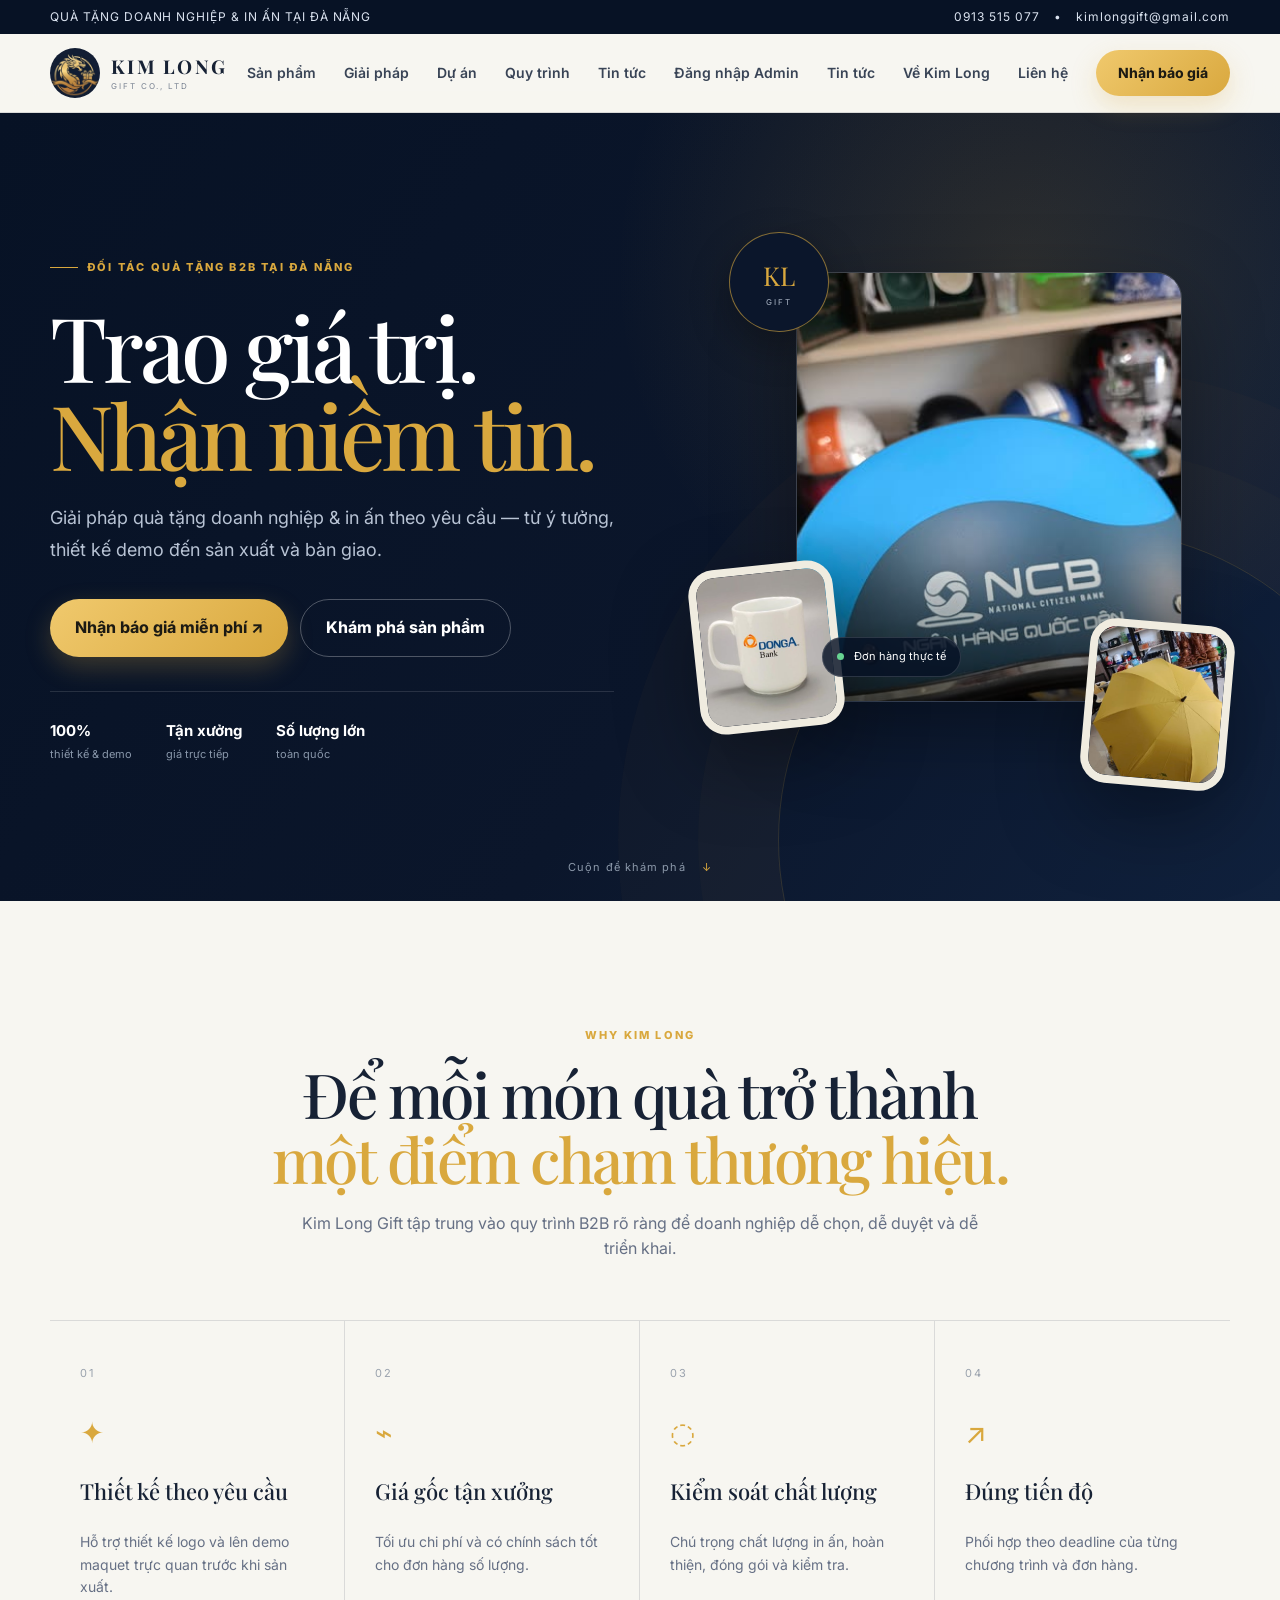
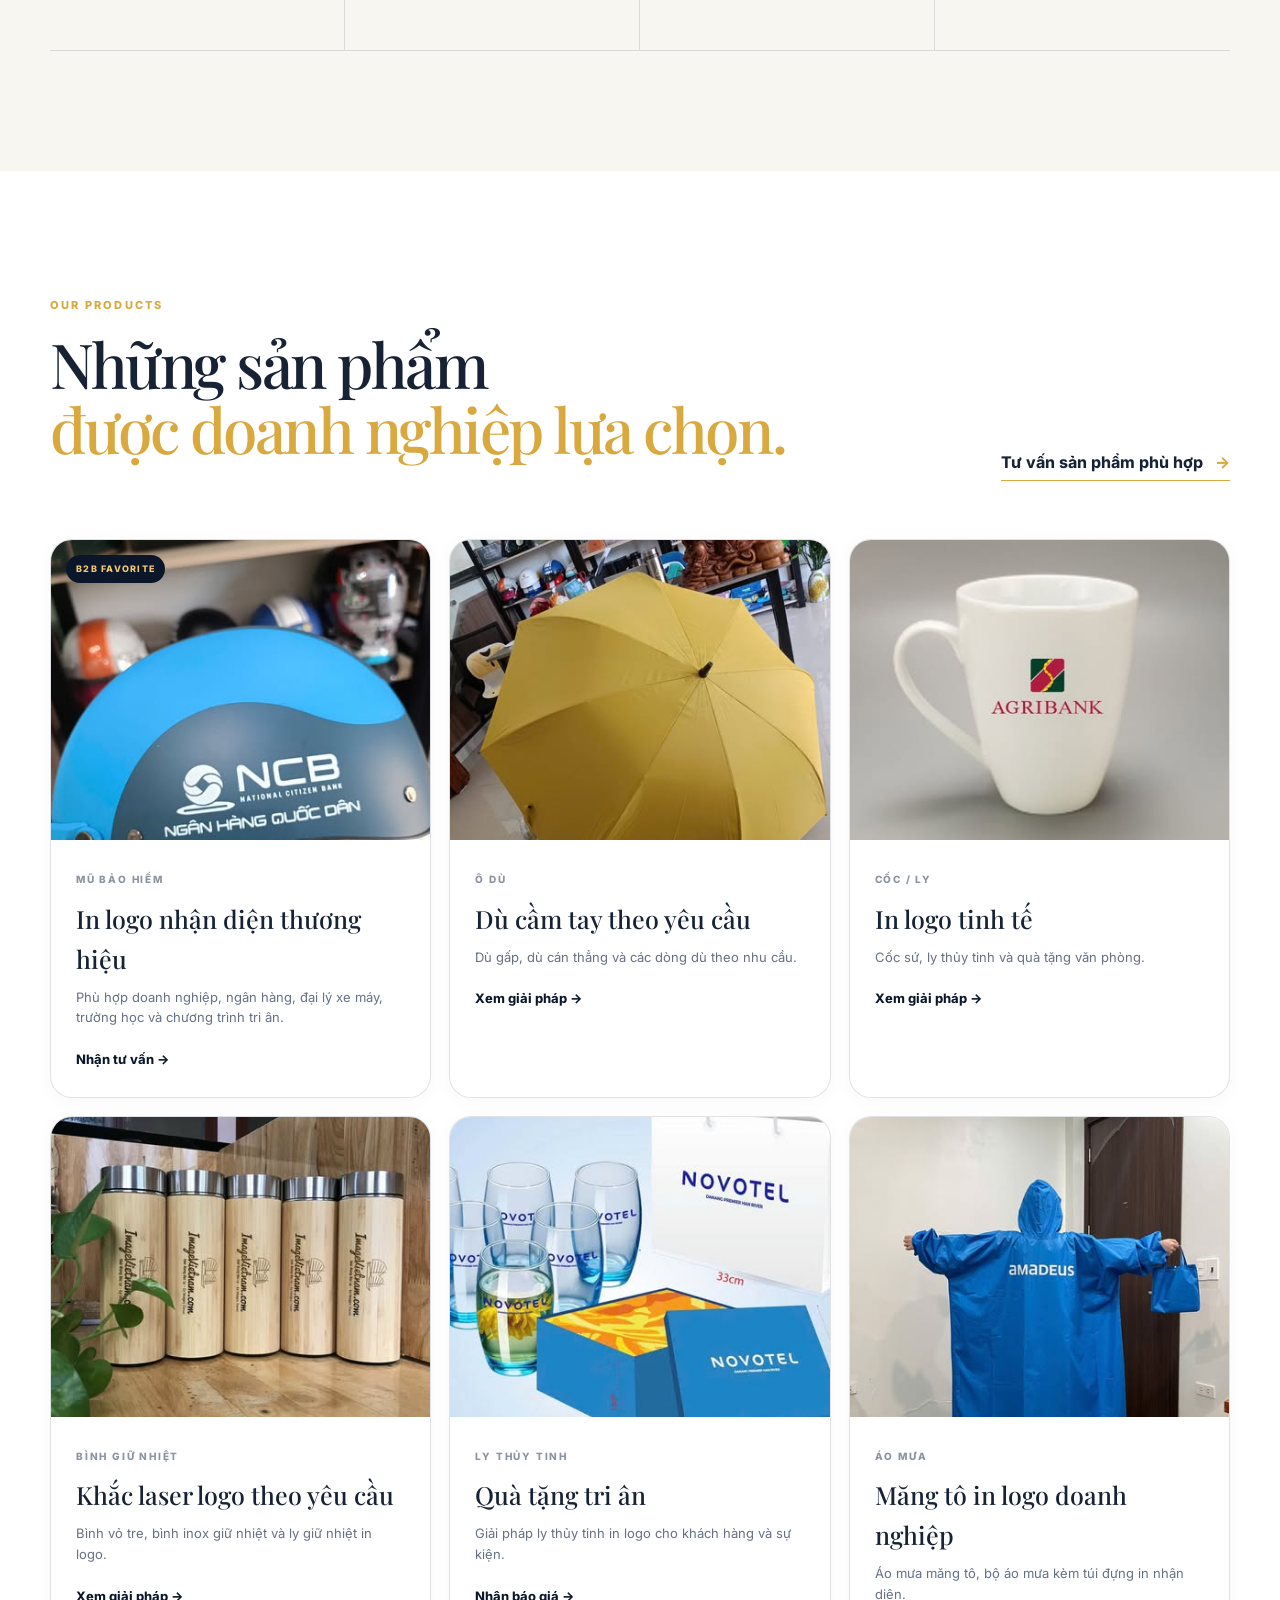
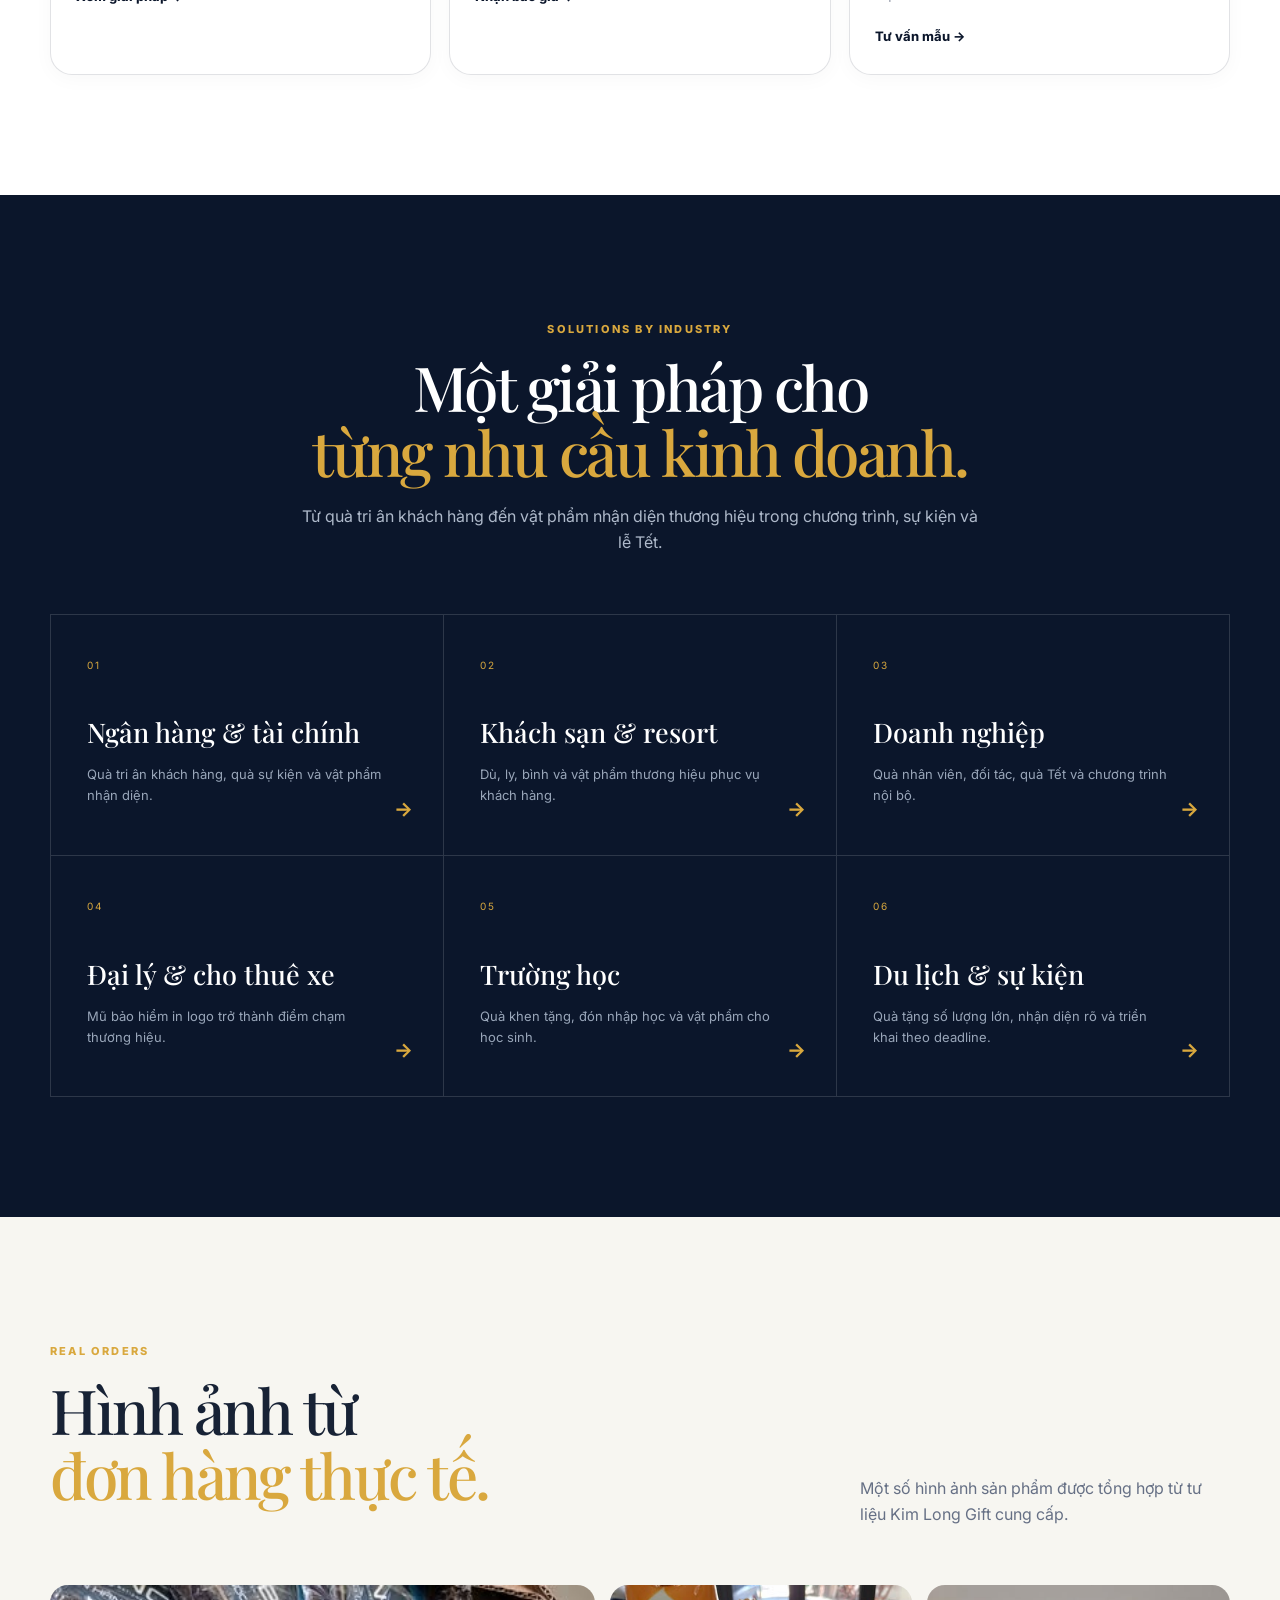
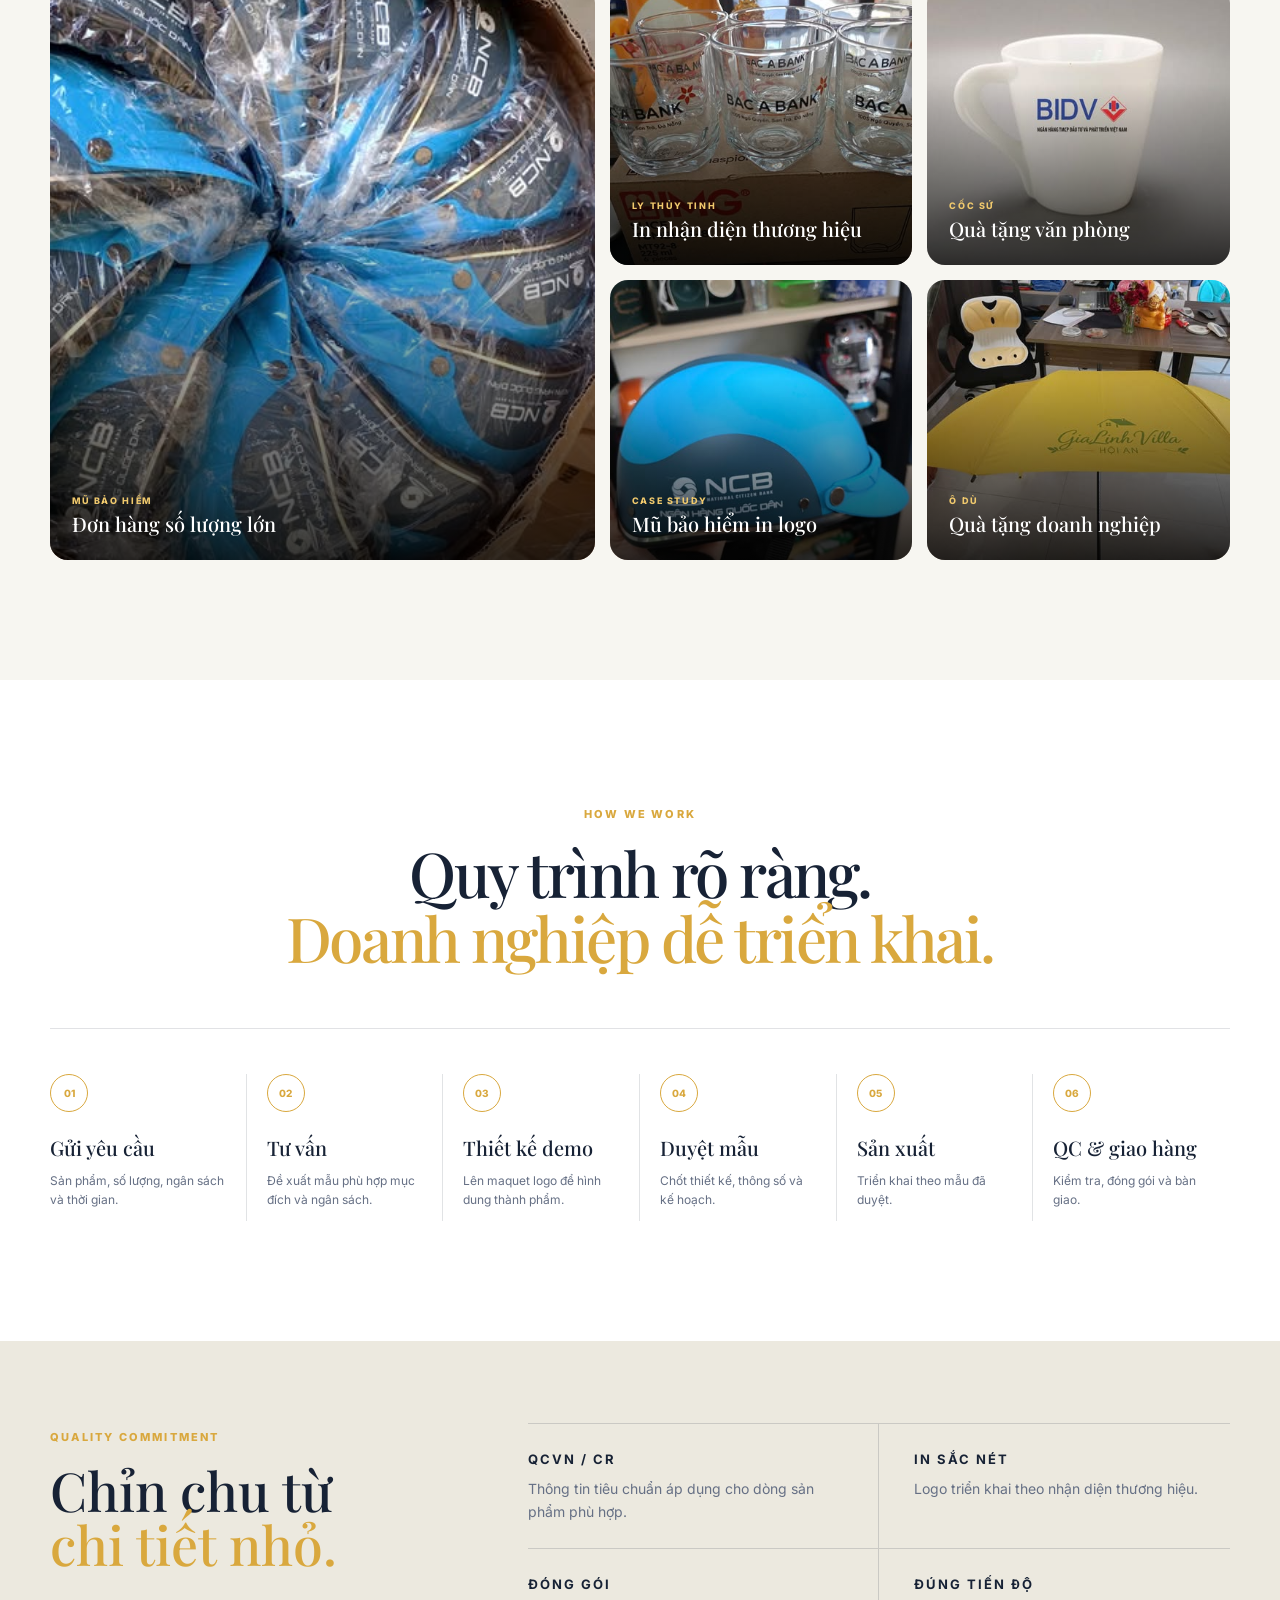
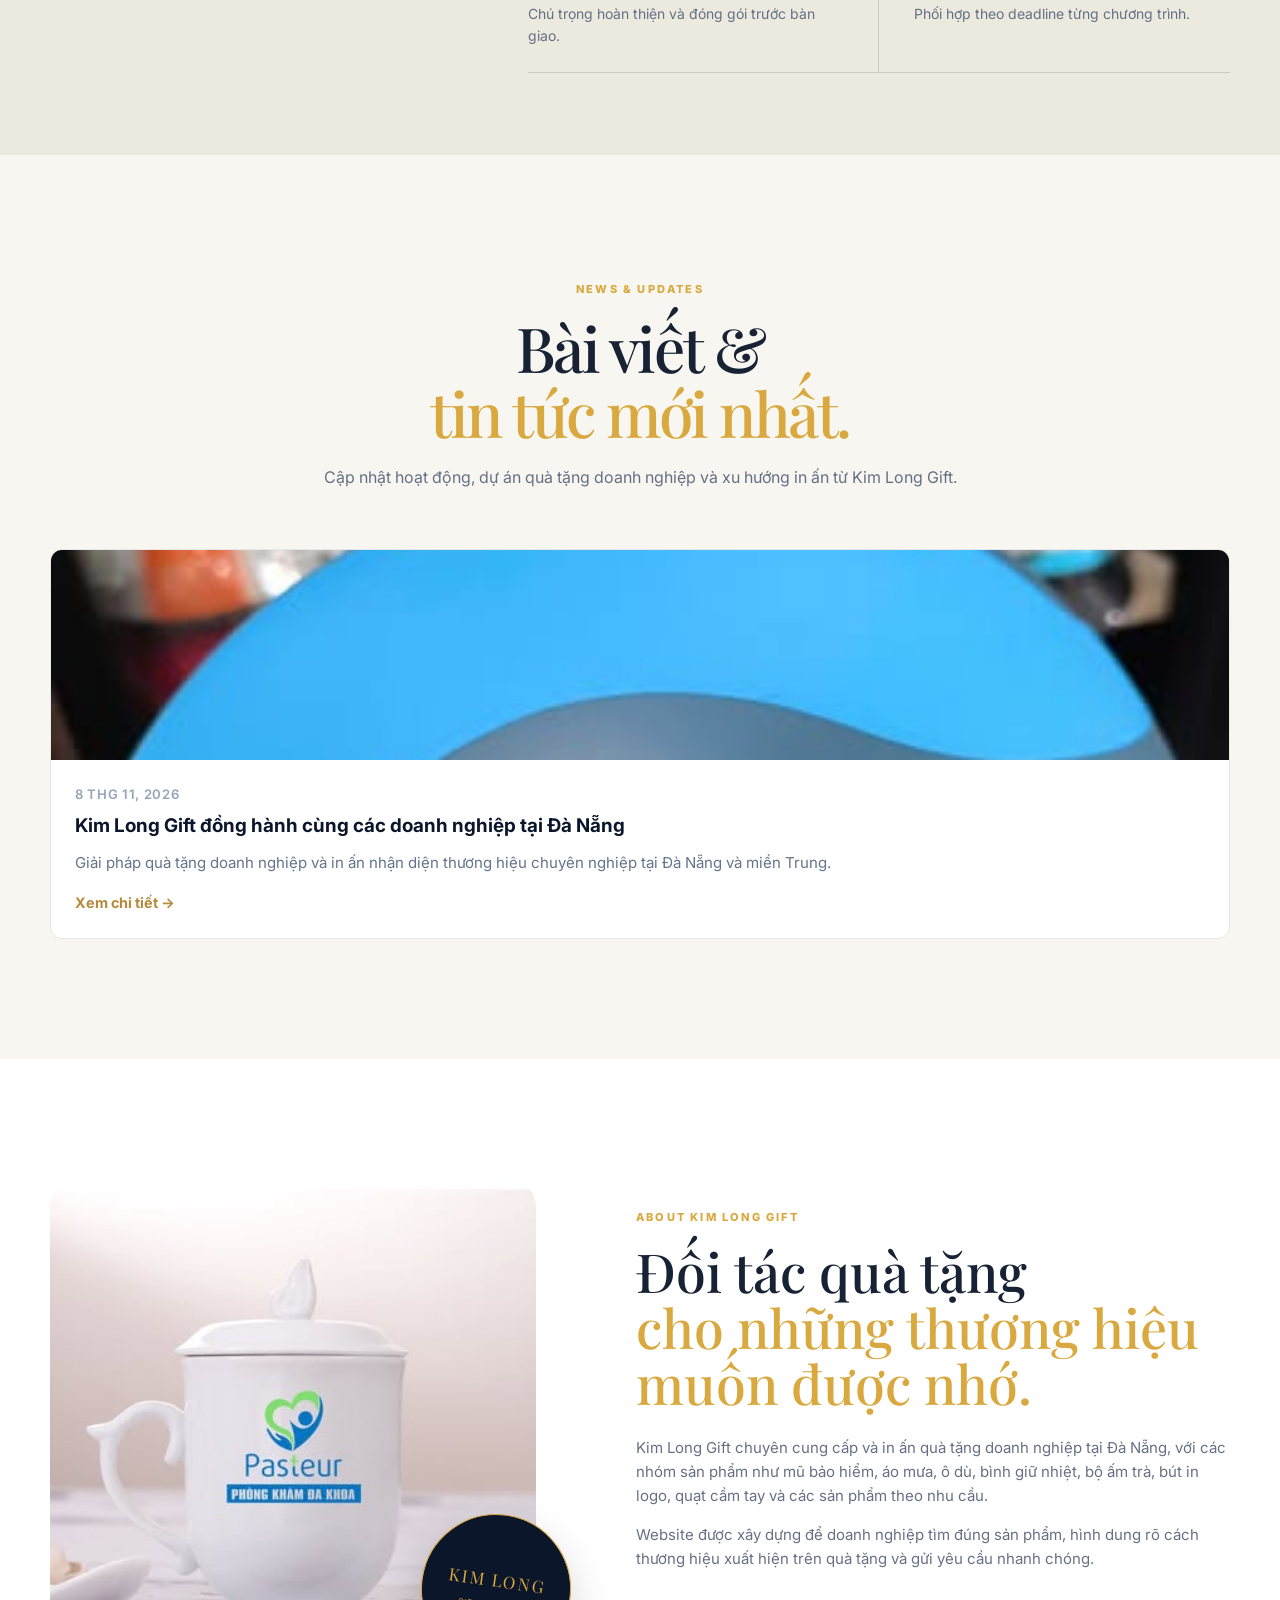
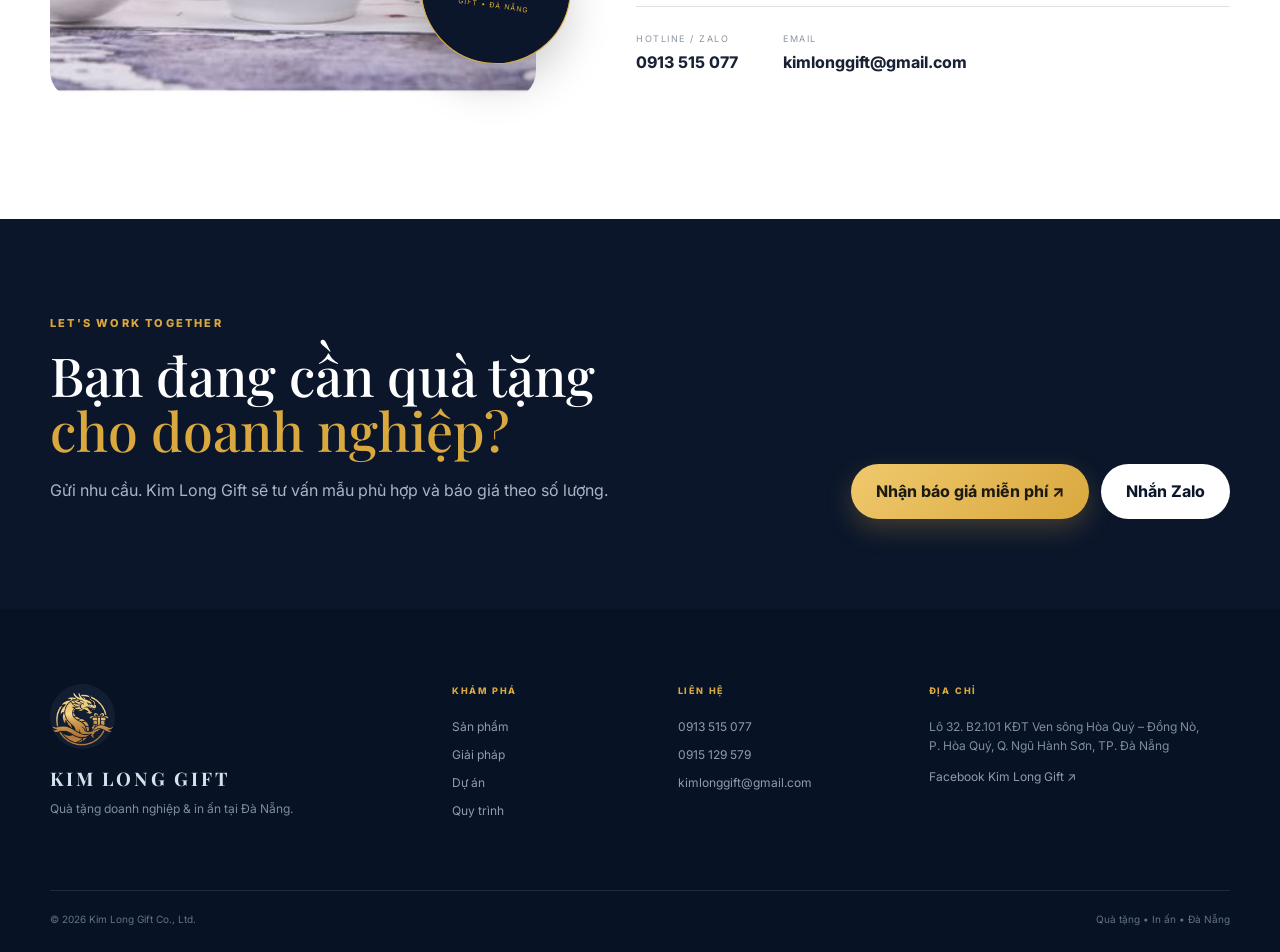
==== commit e9c33b5f: "Integrate Decap CMS for admin post management" ====
--- a/index.html
+++ b/index.html
@@ -1 +1,22 @@
-<!doctype html><html lang="vi"><head><meta charset="utf-8"><meta name="viewport" content="width=device-width,initial-scale=1"><meta name="theme-color" content="#0b162b"><meta name="description" content="Kim Long Gift – quà tặng doanh nghiệp và in ấn logo tại Đà Nẵng."><meta property="og:title" content="Kim Long Gift | Quà tặng doanh nghiệp & in ấn"><meta property="og:description" content="Giải pháp quà tặng doanh nghiệp từ tư vấn, thiết kế demo đến sản xuất và giao hàng."><title>Kim Long Gift | Quà tặng doanh nghiệp & in ấn Đà Nẵng</title><link rel="icon" href="assets/logo-mark.jpg"><link rel="preconnect" href="https://fonts.googleapis.com"><link rel="preconnect" href="https://fonts.gstatic.com" crossorigin><link rel="stylesheet" href="https://fonts.googleapis.com/css2?family=Playfair+Display:wght@400;500;600&family=Inter:wght@400;600;700;800&display=swap&subset=vietnamese,latin"><link rel="stylesheet" href="styles.css"></head><body><div class="topbar"><div class="container topbar-inner"><span>QUÀ TẶNG DOANH NGHIỆP & IN ẤN TẠI ĐÀ NẴNG</span><div class="top-links"><a href="tel:+84913515077">0913 515 077</a><span>•</span><a href="mailto:kimlonggift@gmail.com">kimlonggift@gmail.com</a></div></div></div><header class="site-header"><div class="container nav-wrap"><a class="brand" href="#home"><img src="assets/logo-mark.jpg" alt="Kim Long Gift" class="brand-logo"><div class="brand-copy"><strong>KIM LONG</strong><span>GIFT CO., LTD</span></div></a><button class="menu-toggle" aria-label="Mở menu" aria-expanded="false">☰</button><nav class="nav" id="nav"><a href="#products">Sản phẩm</a><a href="#solutions">Giải pháp</a><a href="#projects">Dự án</a><a href="#process">Quy trình</a><a href="#about">Về Kim Long</a><a href="#contact">Liên hệ</a><button class="btn btn-gold nav-cta" data-open-quote>Nhận báo giá</button></nav></div></header><main><section class="hero" id="home"><div class="container hero-grid"><div class="hero-copy reveal"><div class="eyebrow"><span></span> ĐỐI TÁC QUÀ TẶNG B2B TẠI ĐÀ NẴNG</div><h1>Trao giá trị.<br><em>Nhận niềm tin.</em></h1><p class="hero-lead">Giải pháp quà tặng doanh nghiệp & in ấn theo yêu cầu — từ ý tưởng, thiết kế demo đến sản xuất và bàn giao.</p><div class="hero-actions"><button class="btn btn-gold btn-lg" data-open-quote>Nhận báo giá miễn phí <span>↗</span></button><a class="btn btn-outline btn-lg" href="#products">Khám phá sản phẩm</a></div><div class="trust-row"><div><strong>100%</strong><span>thiết kế & demo</span></div><div><strong>Tận xưởng</strong><span>giá trực tiếp</span></div><div><strong>Số lượng lớn</strong><span>toàn quốc</span></div></div></div><div class="hero-showcase reveal"><div class="hero-card main-card"><img src="assets/helmet-ncb.jpg" alt="Mũ bảo hiểm nửa đầu in logo NCB - Ngân hàng Quốc Dân"><div class="floating-tag"><span class="dot"></span> Đơn hàng thực tế</div></div><div class="hero-card small-card small-one"><img src="assets/cup-donga.jpg" alt="Cốc sứ in logo DongA Bank"></div><div class="hero-card small-card small-two"><img src="assets/umbrella.jpg" alt="Ô dù cán thẳng in logo doanh nghiệp"></div><div class="seal"><span>KL</span><small>GIFT</small></div></div></div><a class="scroll-hint" href="#why">Cuộn để khám phá <span>↓</span></a></section><section class="section why" id="why"><div class="container"><div class="section-head centered reveal"><span class="section-kicker">WHY KIM LONG</span><h2>Để mỗi món quà trở thành<br><em>một điểm chạm thương hiệu.</em></h2><p>Kim Long Gift tập trung vào quy trình B2B rõ ràng để doanh nghiệp dễ chọn, dễ duyệt và dễ triển khai.</p></div><div class="feature-grid"><article class="feature-card reveal"><span class="feature-no">01</span><div class="feature-icon">✦</div><h3>Thiết kế theo yêu cầu</h3><p>Hỗ trợ thiết kế logo và lên demo maquet trực quan trước khi sản xuất.</p></article><article class="feature-card reveal"><span class="feature-no">02</span><div class="feature-icon">⌁</div><h3>Giá gốc tận xưởng</h3><p>Tối ưu chi phí và có chính sách tốt cho đơn hàng số lượng.</p></article><article class="feature-card reveal"><span class="feature-no">03</span><div class="feature-icon">◌</div><h3>Kiểm soát chất lượng</h3><p>Chú trọng chất lượng in ấn, hoàn thiện, đóng gói và kiểm tra.</p></article><article class="feature-card reveal"><span class="feature-no">04</span><div class="feature-icon">↗</div><h3>Đúng tiến độ</h3><p>Phối hợp theo deadline của từng chương trình và đơn hàng.</p></article></div></div></section><section class="section products" id="products"><div class="container"><div class="section-head row-head reveal"><div><span class="section-kicker">OUR PRODUCTS</span><h2>Những sản phẩm<br><em>được doanh nghiệp lựa chọn.</em></h2></div><a class="text-link" href="#contact">Tư vấn sản phẩm phù hợp <span>→</span></a></div><div class="product-grid"><article class="product-card product-feature reveal"><div class="product-image"><img src="assets/helmet-ncb.jpg" alt="Mũ bảo hiểm in logo"><span class="product-label">B2B FAVORITE</span></div><div class="product-body"><span>MŨ BẢO HIỂM</span><h3>In logo nhận diện thương hiệu</h3><p>Phù hợp doanh nghiệp, ngân hàng, đại lý xe máy, trường học và chương trình tri ân.</p><a href="#contact">Nhận tư vấn →</a></div></article><article class="product-card reveal"><div class="product-image"><img src="assets/umbrella.jpg" alt="Ô dù in logo"></div><div class="product-body"><span>Ô DÙ</span><h3>Dù cầm tay theo yêu cầu</h3><p>Dù gấp, dù cán thẳng và các dòng dù theo nhu cầu.</p><a href="#contact">Xem giải pháp →</a></div></article><article class="product-card reveal"><div class="product-image"><img src="assets/cup-agribank.jpg" alt="Cốc sứ in logo DongA Bank"></div><div class="product-body"><span>CỐC / LY</span><h3>In logo tinh tế</h3><p>Cốc sứ, ly thủy tinh và quà tặng văn phòng.</p><a href="#contact">Xem giải pháp →</a></div></article><article class="product-card reveal"><div class="product-image"><img src="assets/thermos.jpg" alt="Bình giữ nhiệt vỏ tre khắc laser logo doanh nghiệp"></div><div class="product-body"><span>BÌNH GIỮ NHIỆT</span><h3>Khắc laser logo theo yêu cầu</h3><p>Bình vỏ tre, bình inox giữ nhiệt và ly giữ nhiệt in logo.</p><a href="#contact">Xem giải pháp →</a></div></article><article class="product-card reveal"><div class="product-image"><img src="assets/glass.jpg" alt="Bộ ly thủy tinh in logo Bac A Bank"></div><div class="product-body"><span>LY THỦY TINH</span><h3>Quà tặng tri ân</h3><p>Giải pháp ly thủy tinh in logo cho khách hàng và sự kiện.</p><a href="#contact">Nhận báo giá →</a></div></article><article class="product-card reveal"><div class="product-image"><img src="assets/raincoat.jpg" alt="Áo mưa măng tô in logo doanh nghiệp"></div><div class="product-body"><span>ÁO MƯA</span><h3>Măng tô in logo doanh nghiệp</h3><p>Áo mưa măng tô, bộ áo mưa kèm túi đựng in nhận diện.</p><a href="#contact">Tư vấn mẫu →</a></div></article></div></div></section><section class="section dark solutions" id="solutions"><div class="container"><div class="section-head centered light reveal"><span class="section-kicker">SOLUTIONS BY INDUSTRY</span><h2>Một giải pháp cho<br><em>từng nhu cầu kinh doanh.</em></h2><p>Từ quà tri ân khách hàng đến vật phẩm nhận diện thương hiệu trong chương trình, sự kiện và lễ Tết.</p></div><div class="industry-grid"><article class="industry-card reveal"><span>01</span><h3>Ngân hàng & tài chính</h3><p>Quà tri ân khách hàng, quà sự kiện và vật phẩm nhận diện.</p><b>→</b></article><article class="industry-card reveal"><span>02</span><h3>Khách sạn & resort</h3><p>Dù, ly, bình và vật phẩm thương hiệu phục vụ khách hàng.</p><b>→</b></article><article class="industry-card reveal"><span>03</span><h3>Doanh nghiệp</h3><p>Quà nhân viên, đối tác, quà Tết và chương trình nội bộ.</p><b>→</b></article><article class="industry-card reveal"><span>04</span><h3>Đại lý & cho thuê xe</h3><p>Mũ bảo hiểm in logo trở thành điểm chạm thương hiệu.</p><b>→</b></article><article class="industry-card reveal"><span>05</span><h3>Trường học</h3><p>Quà khen tặng, đón nhập học và vật phẩm cho học sinh.</p><b>→</b></article><article class="industry-card reveal"><span>06</span><h3>Du lịch & sự kiện</h3><p>Quà tặng số lượng lớn, nhận diện rõ và triển khai theo deadline.</p><b>→</b></article></div></div></section><section class="section projects" id="projects"><div class="container"><div class="section-head row-head reveal"><div><span class="section-kicker">REAL ORDERS</span><h2>Hình ảnh từ<br><em>đơn hàng thực tế.</em></h2></div><p class="head-note">Một số hình ảnh sản phẩm được tổng hợp từ tư liệu Kim Long Gift cung cấp.</p></div><div class="project-mosaic"><div class="project large reveal"><img src="assets/helmets-bulk.jpg" alt="Thùng mũ bảo hiểm NCB đóng gói giao số lượng lớn"><div class="project-caption"><span>MŨ BẢO HIỂM</span><strong>Đơn hàng số lượng lớn</strong></div></div><div class="project reveal"><img src="assets/glass-logo.jpg" alt="Bộ ly thủy tinh in logo Bac A Bank"><div class="project-caption"><span>LY THỦY TINH</span><strong>In nhận diện thương hiệu</strong></div></div><div class="project reveal"><img src="assets/cup-bidv.jpg" alt="Cốc sứ in logo DongA Bank"><div class="project-caption"><span>CỐC SỨ</span><strong>Quà tặng văn phòng</strong></div></div><div class="project reveal"><img src="assets/helmet-ncb-2.jpg" alt="Mũ bảo hiểm in logo NCB - góc nghiêng"><div class="project-caption"><span>CASE STUDY</span><strong>Mũ bảo hiểm in logo</strong></div></div><div class="project reveal"><img src="assets/umbrella-yellow.jpg" alt="Ô dù gấp in logo Gia Linh Villa Hội An"><div class="project-caption"><span>Ô DÙ</span><strong>Quà tặng doanh nghiệp</strong></div></div></div></div></section><section class="section process" id="process"><div class="container"><div class="section-head centered reveal"><span class="section-kicker">HOW WE WORK</span><h2>Quy trình rõ ràng.<br><em>Doanh nghiệp dễ triển khai.</em></h2></div><div class="process-line"><div class="process-step reveal"><span>01</span><h3>Gửi yêu cầu</h3><p>Sản phẩm, số lượng, ngân sách và thời gian.</p></div><div class="process-step reveal"><span>02</span><h3>Tư vấn</h3><p>Đề xuất mẫu phù hợp mục đích và ngân sách.</p></div><div class="process-step reveal"><span>03</span><h3>Thiết kế demo</h3><p>Lên maquet logo để hình dung thành phẩm.</p></div><div class="process-step reveal"><span>04</span><h3>Duyệt mẫu</h3><p>Chốt thiết kế, thông số và kế hoạch.</p></div><div class="process-step reveal"><span>05</span><h3>Sản xuất</h3><p>Triển khai theo mẫu đã duyệt.</p></div><div class="process-step reveal"><span>06</span><h3>QC & giao hàng</h3><p>Kiểm tra, đóng gói và bàn giao.</p></div></div></div></section><section class="quality-band"><div class="container quality-grid"><div class="quality-intro reveal"><span class="section-kicker">QUALITY COMMITMENT</span><h2>Chỉn chu từ<br><em>chi tiết nhỏ.</em></h2></div><div class="quality-items"><div class="quality-item reveal"><strong>QCVN / CR</strong><span>Thông tin tiêu chuẩn áp dụng cho dòng sản phẩm phù hợp.</span></div><div class="quality-item reveal"><strong>IN SẮC NÉT</strong><span>Logo triển khai theo nhận diện thương hiệu.</span></div><div class="quality-item reveal"><strong>ĐÓNG GÓI</strong><span>Chú trọng hoàn thiện và đóng gói trước bàn giao.</span></div><div class="quality-item reveal"><strong>ĐÚNG TIẾN ĐỘ</strong><span>Phối hợp theo deadline từng chương trình.</span></div></div></div></section><section class="section about" id="about"><div class="container about-grid"><div class="about-visual reveal"><div class="about-image"><img src="assets/about.jpg" alt="Cốc sứ có nắp in logo Pasteur - quà tặng doanh nghiệp Kim Long Gift"></div><div class="about-stamp"><span>KIM LONG</span><small>GIFT • ĐÀ NẴNG</small></div></div><div class="about-copy reveal"><span class="section-kicker">ABOUT KIM LONG GIFT</span><h2>Đối tác quà tặng<br><em>cho những thương hiệu muốn được nhớ.</em></h2><p>Kim Long Gift chuyên cung cấp và in ấn quà tặng doanh nghiệp tại Đà Nẵng, với các nhóm sản phẩm như mũ bảo hiểm, áo mưa, ô dù, bình giữ nhiệt, bộ ấm trà, bút in logo, quạt cầm tay và các sản phẩm theo nhu cầu.</p><p>Website được xây dựng để doanh nghiệp tìm đúng sản phẩm, hình dung rõ cách thương hiệu xuất hiện trên quà tặng và gửi yêu cầu nhanh chóng.</p><div class="about-contact"><div><span>HOTLINE / ZALO</span><a href="tel:+84913515077">0913 515 077</a></div><div><span>EMAIL</span><a href="mailto:kimlonggift@gmail.com">kimlonggift@gmail.com</a></div></div></div></div></section><section class="cta" id="contact"><div class="container cta-inner reveal"><div><span class="section-kicker">LET'S WORK TOGETHER</span><h2>Bạn đang cần quà tặng<br><em>cho doanh nghiệp?</em></h2><p>Gửi nhu cầu. Kim Long Gift sẽ tư vấn mẫu phù hợp và báo giá theo số lượng.</p></div><div class="cta-actions"><button class="btn btn-gold btn-lg" data-open-quote>Nhận báo giá miễn phí ↗</button><a class="btn btn-light btn-lg" href="https://zalo.me/0913515077" target="_blank" rel="noopener">Nhắn Zalo</a></div></div></section></main><footer class="footer"><div class="container footer-grid"><div class="footer-brand"><img src="assets/logo-mark.jpg" alt="Kim Long Gift"><h3>KIM LONG GIFT</h3><p>Quà tặng doanh nghiệp & in ấn tại Đà Nẵng.</p></div><div><span class="footer-title">KHÁM PHÁ</span><a href="#products">Sản phẩm</a><a href="#solutions">Giải pháp</a><a href="#projects">Dự án</a><a href="#process">Quy trình</a></div><div><span class="footer-title">LIÊN HỆ</span><a href="tel:+84913515077">0913 515 077</a><a href="tel:+84915129579">0915 129 579</a><a href="mailto:kimlonggift@gmail.com">kimlonggift@gmail.com</a></div><div><span class="footer-title">ĐỊA CHỈ</span><p>Lô 32. B2.101 KĐT Ven sông Hòa Quý – Đồng Nò, P. Hòa Quý, Q. Ngũ Hành Sơn, TP. Đà Nẵng</p><a href="https://www.facebook.com/kimlonggift" target="_blank" rel="noopener">Facebook Kim Long Gift ↗</a></div></div><div class="container footer-bottom"><span>© 2026 Kim Long Gift Co., Ltd.</span><span>Quà tặng • In ấn • Đà Nẵng</span></div></footer><div class="mobile-bar"><a href="tel:+84913515077">☎ Gọi ngay</a><a href="https://zalo.me/0913515077" target="_blank" rel="noopener">Zalo</a><button data-open-quote>Báo giá</button></div><div class="modal" id="quoteModal" aria-hidden="true"><div class="modal-backdrop" data-close-quote></div><div class="modal-panel"><button class="modal-close" data-close-quote aria-label="Đóng">×</button><span class="section-kicker">NHẬN BÁO GIÁ</span><h2>Hãy cho Kim Long biết<br><em>bạn đang cần gì.</em></h2><form id="quoteForm"><div class="form-grid"><label>Họ tên *<input name="name" required placeholder="Nguyễn Văn A"></label><label>Công ty<input name="company" placeholder="Tên doanh nghiệp"></label></div><div class="form-grid"><label>Số điện thoại *<input name="phone" required type="tel" placeholder="09xx xxx xxx"></label><label>Sản phẩm cần tìm<select name="product"><option>Mũ bảo hiểm</option><option>Ô / dù</option><option>Cốc / ly</option><option>Bình giữ nhiệt</option><option>Bút quà tặng</option><option>Sản phẩm khác</option></select></label></div><div class="form-grid"><label>Số lượng dự kiến<input name="quantity" placeholder="Ví dụ: 500 sản phẩm"></label><label>Thời gian cần hàng<input name="deadline" placeholder="Ví dụ: 20/10/2026"></label></div><label>Ghi chú<textarea name="note" rows="3" placeholder="Màu sắc, logo, ngân sách hoặc yêu cầu đặc biệt..."></textarea></label><button class="btn btn-gold btn-lg full" type="submit">Gửi yêu cầu qua email ↗</button></form></div></div><script src="script.js"></script></body></html>+<!doctype html><html lang="vi"><head><meta charset="utf-8"><meta name="viewport" content="width=device-width,initial-scale=1"><meta name="theme-color" content="#0b162b"><meta name="description" content="Kim Long Gift – quà tặng doanh nghiệp và in ấn logo tại Đà Nẵng."><meta property="og:title" content="Kim Long Gift | Quà tặng doanh nghiệp & in ấn"><meta property="og:description" content="Giải pháp quà tặng doanh nghiệp từ tư vấn, thiết kế demo đến sản xuất và giao hàng."><title>Kim Long Gift | Quà tặng doanh nghiệp & in ấn Đà Nẵng</title><link rel="icon" href="assets/logo-mark.jpg"><link rel="preconnect" href="https://fonts.googleapis.com"><link rel="preconnect" href="https://fonts.gstatic.com" crossorigin><link rel="stylesheet" href="https://fonts.googleapis.com/css2?family=Playfair+Display:wght@400;500;600&family=Inter:wght@400;600;700;800&display=swap&subset=vietnamese,latin"><link rel="stylesheet" href="styles.css"><script src="https://identity.netlify.com/v1/netlify-identity-widget.js"></script></head><body><div class="topbar"><div class="container topbar-inner"><span>QUÀ TẶNG DOANH NGHIỆP & IN ẤN TẠI ĐÀ NẴNG</span><div class="top-links"><a href="tel:+84913515077">0913 515 077</a><span>•</span><a href="mailto:kimlonggift@gmail.com">kimlonggift@gmail.com</a></div></div></div><header class="site-header"><div class="container nav-wrap"><a class="brand" href="#home"><img src="assets/logo-mark.jpg" alt="Kim Long Gift" class="brand-logo"><div class="brand-copy"><strong>KIM LONG</strong><span>GIFT CO., LTD</span></div></a><button class="menu-toggle" aria-label="Mở menu" aria-expanded="false">☰</button><nav class="nav" id="nav"><a href="#products">Sản phẩm</a><a href="#solutions">Giải pháp</a><a href="#projects">Dự án</a><a href="#process">Quy trình</a><a href="#news">Tin tức</a><a href="/admin/" target="_blank">Đăng nhập Admin</a><a href="#news">Tin tức</a><a href="#about">Về Kim Long</a><a href="#contact">Liên hệ</a><button class="btn btn-gold nav-cta" data-open-quote>Nhận báo giá</button></nav></div></header><main><section class="hero" id="home"><div class="container hero-grid"><div class="hero-copy reveal"><div class="eyebrow"><span></span> ĐỐI TÁC QUÀ TẶNG B2B TẠI ĐÀ NẴNG</div><h1>Trao giá trị.<br><em>Nhận niềm tin.</em></h1><p class="hero-lead">Giải pháp quà tặng doanh nghiệp & in ấn theo yêu cầu — từ ý tưởng, thiết kế demo đến sản xuất và bàn giao.</p><div class="hero-actions"><button class="btn btn-gold btn-lg" data-open-quote>Nhận báo giá miễn phí <span>↗</span></button><a class="btn btn-outline btn-lg" href="#products">Khám phá sản phẩm</a></div><div class="trust-row"><div><strong>100%</strong><span>thiết kế & demo</span></div><div><strong>Tận xưởng</strong><span>giá trực tiếp</span></div><div><strong>Số lượng lớn</strong><span>toàn quốc</span></div></div></div><div class="hero-showcase reveal"><div class="hero-card main-card"><img src="assets/helmet-ncb.jpg" alt="Mũ bảo hiểm nửa đầu in logo NCB - Ngân hàng Quốc Dân"><div class="floating-tag"><span class="dot"></span> Đơn hàng thực tế</div></div><div class="hero-card small-card small-one"><img src="assets/cup-donga.jpg" alt="Cốc sứ in logo DongA Bank"></div><div class="hero-card small-card small-two"><img src="assets/umbrella.jpg" alt="Ô dù cán thẳng in logo doanh nghiệp"></div><div class="seal"><span>KL</span><small>GIFT</small></div></div></div><a class="scroll-hint" href="#why">Cuộn để khám phá <span>↓</span></a></section><section class="section why" id="why"><div class="container"><div class="section-head centered reveal"><span class="section-kicker">WHY KIM LONG</span><h2>Để mỗi món quà trở thành<br><em>một điểm chạm thương hiệu.</em></h2><p>Kim Long Gift tập trung vào quy trình B2B rõ ràng để doanh nghiệp dễ chọn, dễ duyệt và dễ triển khai.</p></div><div class="feature-grid"><article class="feature-card reveal"><span class="feature-no">01</span><div class="feature-icon">✦</div><h3>Thiết kế theo yêu cầu</h3><p>Hỗ trợ thiết kế logo và lên demo maquet trực quan trước khi sản xuất.</p></article><article class="feature-card reveal"><span class="feature-no">02</span><div class="feature-icon">⌁</div><h3>Giá gốc tận xưởng</h3><p>Tối ưu chi phí và có chính sách tốt cho đơn hàng số lượng.</p></article><article class="feature-card reveal"><span class="feature-no">03</span><div class="feature-icon">◌</div><h3>Kiểm soát chất lượng</h3><p>Chú trọng chất lượng in ấn, hoàn thiện, đóng gói và kiểm tra.</p></article><article class="feature-card reveal"><span class="feature-no">04</span><div class="feature-icon">↗</div><h3>Đúng tiến độ</h3><p>Phối hợp theo deadline của từng chương trình và đơn hàng.</p></article></div></div></section><section class="section products" id="products"><div class="container"><div class="section-head row-head reveal"><div><span class="section-kicker">OUR PRODUCTS</span><h2>Những sản phẩm<br><em>được doanh nghiệp lựa chọn.</em></h2></div><a class="text-link" href="#contact">Tư vấn sản phẩm phù hợp <span>→</span></a></div><div class="product-grid"><article class="product-card product-feature reveal"><div class="product-image"><img src="assets/helmet-ncb.jpg" alt="Mũ bảo hiểm in logo"><span class="product-label">B2B FAVORITE</span></div><div class="product-body"><span>MŨ BẢO HIỂM</span><h3>In logo nhận diện thương hiệu</h3><p>Phù hợp doanh nghiệp, ngân hàng, đại lý xe máy, trường học và chương trình tri ân.</p><a href="#contact">Nhận tư vấn →</a></div></article><article class="product-card reveal"><div class="product-image"><img src="assets/umbrella.jpg" alt="Ô dù in logo"></div><div class="product-body"><span>Ô DÙ</span><h3>Dù cầm tay theo yêu cầu</h3><p>Dù gấp, dù cán thẳng và các dòng dù theo nhu cầu.</p><a href="#contact">Xem giải pháp →</a></div></article><article class="product-card reveal"><div class="product-image"><img src="assets/cup-agribank.jpg" alt="Cốc sứ in logo DongA Bank"></div><div class="product-body"><span>CỐC / LY</span><h3>In logo tinh tế</h3><p>Cốc sứ, ly thủy tinh và quà tặng văn phòng.</p><a href="#contact">Xem giải pháp →</a></div></article><article class="product-card reveal"><div class="product-image"><img src="assets/thermos.jpg" alt="Bình giữ nhiệt vỏ tre khắc laser logo doanh nghiệp"></div><div class="product-body"><span>BÌNH GIỮ NHIỆT</span><h3>Khắc laser logo theo yêu cầu</h3><p>Bình vỏ tre, bình inox giữ nhiệt và ly giữ nhiệt in logo.</p><a href="#contact">Xem giải pháp →</a></div></article><article class="product-card reveal"><div class="product-image"><img src="assets/glass.jpg" alt="Bộ ly thủy tinh in logo Bac A Bank"></div><div class="product-body"><span>LY THỦY TINH</span><h3>Quà tặng tri ân</h3><p>Giải pháp ly thủy tinh in logo cho khách hàng và sự kiện.</p><a href="#contact">Nhận báo giá →</a></div></article><article class="product-card reveal"><div class="product-image"><img src="assets/raincoat.jpg" alt="Áo mưa măng tô in logo doanh nghiệp"></div><div class="product-body"><span>ÁO MƯA</span><h3>Măng tô in logo doanh nghiệp</h3><p>Áo mưa măng tô, bộ áo mưa kèm túi đựng in nhận diện.</p><a href="#contact">Tư vấn mẫu →</a></div></article></div></div></section><section class="section dark solutions" id="solutions"><div class="container"><div class="section-head centered light reveal"><span class="section-kicker">SOLUTIONS BY INDUSTRY</span><h2>Một giải pháp cho<br><em>từng nhu cầu kinh doanh.</em></h2><p>Từ quà tri ân khách hàng đến vật phẩm nhận diện thương hiệu trong chương trình, sự kiện và lễ Tết.</p></div><div class="industry-grid"><article class="industry-card reveal"><span>01</span><h3>Ngân hàng & tài chính</h3><p>Quà tri ân khách hàng, quà sự kiện và vật phẩm nhận diện.</p><b>→</b></article><article class="industry-card reveal"><span>02</span><h3>Khách sạn & resort</h3><p>Dù, ly, bình và vật phẩm thương hiệu phục vụ khách hàng.</p><b>→</b></article><article class="industry-card reveal"><span>03</span><h3>Doanh nghiệp</h3><p>Quà nhân viên, đối tác, quà Tết và chương trình nội bộ.</p><b>→</b></article><article class="industry-card reveal"><span>04</span><h3>Đại lý & cho thuê xe</h3><p>Mũ bảo hiểm in logo trở thành điểm chạm thương hiệu.</p><b>→</b></article><article class="industry-card reveal"><span>05</span><h3>Trường học</h3><p>Quà khen tặng, đón nhập học và vật phẩm cho học sinh.</p><b>→</b></article><article class="industry-card reveal"><span>06</span><h3>Du lịch & sự kiện</h3><p>Quà tặng số lượng lớn, nhận diện rõ và triển khai theo deadline.</p><b>→</b></article></div></div></section><section class="section projects" id="projects"><div class="container"><div class="section-head row-head reveal"><div><span class="section-kicker">REAL ORDERS</span><h2>Hình ảnh từ<br><em>đơn hàng thực tế.</em></h2></div><p class="head-note">Một số hình ảnh sản phẩm được tổng hợp từ tư liệu Kim Long Gift cung cấp.</p></div><div class="project-mosaic"><div class="project large reveal"><img src="assets/helmets-bulk.jpg" alt="Thùng mũ bảo hiểm NCB đóng gói giao số lượng lớn"><div class="project-caption"><span>MŨ BẢO HIỂM</span><strong>Đơn hàng số lượng lớn</strong></div></div><div class="project reveal"><img src="assets/glass-logo.jpg" alt="Bộ ly thủy tinh in logo Bac A Bank"><div class="project-caption"><span>LY THỦY TINH</span><strong>In nhận diện thương hiệu</strong></div></div><div class="project reveal"><img src="assets/cup-bidv.jpg" alt="Cốc sứ in logo DongA Bank"><div class="project-caption"><span>CỐC SỨ</span><strong>Quà tặng văn phòng</strong></div></div><div class="project reveal"><img src="assets/helmet-ncb-2.jpg" alt="Mũ bảo hiểm in logo NCB - góc nghiêng"><div class="project-caption"><span>CASE STUDY</span><strong>Mũ bảo hiểm in logo</strong></div></div><div class="project reveal"><img src="assets/umbrella-yellow.jpg" alt="Ô dù gấp in logo Gia Linh Villa Hội An"><div class="project-caption"><span>Ô DÙ</span><strong>Quà tặng doanh nghiệp</strong></div></div></div></div></section><section class="section process" id="process"><div class="container"><div class="section-head centered reveal"><span class="section-kicker">HOW WE WORK</span><h2>Quy trình rõ ràng.<br><em>Doanh nghiệp dễ triển khai.</em></h2></div><div class="process-line"><div class="process-step reveal"><span>01</span><h3>Gửi yêu cầu</h3><p>Sản phẩm, số lượng, ngân sách và thời gian.</p></div><div class="process-step reveal"><span>02</span><h3>Tư vấn</h3><p>Đề xuất mẫu phù hợp mục đích và ngân sách.</p></div><div class="process-step reveal"><span>03</span><h3>Thiết kế demo</h3><p>Lên maquet logo để hình dung thành phẩm.</p></div><div class="process-step reveal"><span>04</span><h3>Duyệt mẫu</h3><p>Chốt thiết kế, thông số và kế hoạch.</p></div><div class="process-step reveal"><span>05</span><h3>Sản xuất</h3><p>Triển khai theo mẫu đã duyệt.</p></div><div class="process-step reveal"><span>06</span><h3>QC & giao hàng</h3><p>Kiểm tra, đóng gói và bàn giao.</p></div></div></div></section><section class="quality-band"><div class="container quality-grid"><div class="quality-intro reveal"><span class="section-kicker">QUALITY COMMITMENT</span><h2>Chỉn chu từ<br><em>chi tiết nhỏ.</em></h2></div><div class="quality-items"><div class="quality-item reveal"><strong>QCVN / CR</strong><span>Thông tin tiêu chuẩn áp dụng cho dòng sản phẩm phù hợp.</span></div><div class="quality-item reveal"><strong>IN SẮC NÉT</strong><span>Logo triển khai theo nhận diện thương hiệu.</span></div><div class="quality-item reveal"><strong>ĐÓNG GÓI</strong><span>Chú trọng hoàn thiện và đóng gói trước bàn giao.</span></div><div class="quality-item reveal"><strong>ĐÚNG TIẾN ĐỘ</strong><span>Phối hợp theo deadline từng chương trình.</span></div></div></div></section><section class="section news" id="news">
+  <div class="container">
+    <div class="section-head centered reveal">
+      <span class="section-kicker">NEWS & UPDATES</span>
+      <h2>Bài viết &amp;<br><em>tin tức mới nhất.</em></h2>
+      <p>Cập nhật hoạt động, dự án quà tặng doanh nghiệp và xu hướng in ấn từ Kim Long Gift.</p>
+    </div>
+    <div class="news-grid" id="newsList">
+      <!-- Dynamic posts loaded via script.js -->
+    </div>
+  </div>
+</section><section class="section about" id="about"><div class="container about-grid"><div class="about-visual reveal"><div class="about-image"><img src="assets/about.jpg" alt="Cốc sứ có nắp in logo Pasteur - quà tặng doanh nghiệp Kim Long Gift"></div><div class="about-stamp"><span>KIM LONG</span><small>GIFT • ĐÀ NẴNG</small></div></div><div class="about-copy reveal"><span class="section-kicker">ABOUT KIM LONG GIFT</span><h2>Đối tác quà tặng<br><em>cho những thương hiệu muốn được nhớ.</em></h2><p>Kim Long Gift chuyên cung cấp và in ấn quà tặng doanh nghiệp tại Đà Nẵng, với các nhóm sản phẩm như mũ bảo hiểm, áo mưa, ô dù, bình giữ nhiệt, bộ ấm trà, bút in logo, quạt cầm tay và các sản phẩm theo nhu cầu.</p><p>Website được xây dựng để doanh nghiệp tìm đúng sản phẩm, hình dung rõ cách thương hiệu xuất hiện trên quà tặng và gửi yêu cầu nhanh chóng.</p><div class="about-contact"><div><span>HOTLINE / ZALO</span><a href="tel:+84913515077">0913 515 077</a></div><div><span>EMAIL</span><a href="mailto:kimlonggift@gmail.com">kimlonggift@gmail.com</a></div></div></div></div></section><section class="cta" id="contact"><div class="container cta-inner reveal"><div><span class="section-kicker">LET'S WORK TOGETHER</span><h2>Bạn đang cần quà tặng<br><em>cho doanh nghiệp?</em></h2><p>Gửi nhu cầu. Kim Long Gift sẽ tư vấn mẫu phù hợp và báo giá theo số lượng.</p></div><div class="cta-actions"><button class="btn btn-gold btn-lg" data-open-quote>Nhận báo giá miễn phí ↗</button><a class="btn btn-light btn-lg" href="https://zalo.me/0913515077" target="_blank" rel="noopener">Nhắn Zalo</a></div></div></section></main><footer class="footer"><div class="container footer-grid"><div class="footer-brand"><img src="assets/logo-mark.jpg" alt="Kim Long Gift"><h3>KIM LONG GIFT</h3><p>Quà tặng doanh nghiệp & in ấn tại Đà Nẵng.</p></div><div><span class="footer-title">KHÁM PHÁ</span><a href="#products">Sản phẩm</a><a href="#solutions">Giải pháp</a><a href="#projects">Dự án</a><a href="#process">Quy trình</a></div><div><span class="footer-title">LIÊN HỆ</span><a href="tel:+84913515077">0913 515 077</a><a href="tel:+84915129579">0915 129 579</a><a href="mailto:kimlonggift@gmail.com">kimlonggift@gmail.com</a></div><div><span class="footer-title">ĐỊA CHỈ</span><p>Lô 32. B2.101 KĐT Ven sông Hòa Quý – Đồng Nò, P. Hòa Quý, Q. Ngũ Hành Sơn, TP. Đà Nẵng</p><a href="https://www.facebook.com/kimlonggift" target="_blank" rel="noopener">Facebook Kim Long Gift ↗</a></div></div><div class="container footer-bottom"><span>© 2026 Kim Long Gift Co., Ltd.</span><span>Quà tặng • In ấn • Đà Nẵng</span></div></footer><div class="mobile-bar"><a href="tel:+84913515077">☎ Gọi ngay</a><a href="https://zalo.me/0913515077" target="_blank" rel="noopener">Zalo</a><button data-open-quote>Báo giá</button></div><div class="modal" id="quoteModal" aria-hidden="true"><div class="modal-backdrop" data-close-quote></div><div class="modal-panel"><button class="modal-close" data-close-quote aria-label="Đóng">×</button><span class="section-kicker">NHẬN BÁO GIÁ</span><h2>Hãy cho Kim Long biết<br><em>bạn đang cần gì.</em></h2><form id="quoteForm"><div class="form-grid"><label>Họ tên *<input name="name" required placeholder="Nguyễn Văn A"></label><label>Công ty<input name="company" placeholder="Tên doanh nghiệp"></label></div><div class="form-grid"><label>Số điện thoại *<input name="phone" required type="tel" placeholder="09xx xxx xxx"></label><label>Sản phẩm cần tìm<select name="product"><option>Mũ bảo hiểm</option><option>Ô / dù</option><option>Cốc / ly</option><option>Bình giữ nhiệt</option><option>Bút quà tặng</option><option>Sản phẩm khác</option></select></label></div><div class="form-grid"><label>Số lượng dự kiến<input name="quantity" placeholder="Ví dụ: 500 sản phẩm"></label><label>Thời gian cần hàng<input name="deadline" placeholder="Ví dụ: 20/10/2026"></label></div><label>Ghi chú<textarea name="note" rows="3" placeholder="Màu sắc, logo, ngân sách hoặc yêu cầu đặc biệt..."></textarea></label><button class="btn btn-gold btn-lg full" type="submit">Gửi yêu cầu qua email ↗</button></form></div></div><script src="script.js"></script><script>
+  if (window.netlifyIdentity) {
+    window.netlifyIdentity.on("init", user => {
+      if (!user) {
+        window.netlifyIdentity.on("login", () => {
+          document.location.href = "/admin/";
+        });
+      }
+    });
+  }
+</script></body></html>
--- a/styles.css
+++ b/styles.css
@@ -1 +1,83 @@
 :root{--navy:#0b162b;--navy2:#101f38;--gold:#d9a83e;--gold2:#f0c96d;--ink:#172235;--muted:#667085;--paper:#f7f6f1;--white:#fff;--line:rgba(11,22,43,.12);--shadow:0 24px 70px rgba(11,22,43,.13);--radius:22px;--serif:"Playfair Display",Georgia,"Times New Roman",serif;--sans:"Inter","Segoe UI",system-ui,-apple-system,BlinkMacSystemFont,sans-serif}*{box-sizing:border-box}html{scroll-behavior:smooth}body{margin:0;font-family:var(--sans);color:var(--ink);background:var(--paper);line-height:1.6}button,a,input,select,textarea{font:inherit}a{text-decoration:none;color:inherit}img{display:block;max-width:100%}.container{width:min(1180px,calc(100% - 48px));margin:auto}.topbar{background:#071225;color:#dbe3f0;font-size:12px;letter-spacing:.08em}.topbar-inner{min-height:34px;display:flex;align-items:center;justify-content:space-between}.top-links{display:flex;gap:14px}.site-header{position:sticky;top:0;z-index:50;background:rgba(247,246,241,.94);backdrop-filter:blur(16px);border-bottom:1px solid var(--line)}.nav-wrap{height:78px;display:flex;align-items:center;justify-content:space-between}.brand{display:flex;align-items:center;gap:11px}.brand-logo{width:50px;height:50px;border-radius:50%;object-fit:cover}.brand-copy{display:flex;flex-direction:column;line-height:1}.brand-copy strong{font-family:var(--serif);font-size:19px;letter-spacing:.12em}.brand-copy span{font-size:8px;letter-spacing:.24em;margin-top:6px;color:#7b8493}.nav{display:flex;align-items:center;gap:28px;font-size:14px;font-weight:600}.nav a{color:#394456;transition:.2s}.nav a:hover{color:var(--gold)}.btn{border:0;cursor:pointer;border-radius:999px;padding:12px 22px;font-weight:750;transition:transform .2s,box-shadow .2s,background .2s}.btn:hover{transform:translateY(-2px)}.btn-gold{background:linear-gradient(135deg,var(--gold2),var(--gold));color:#1c1a13;box-shadow:0 10px 26px rgba(217,168,62,.25)}.btn-outline{border:1px solid rgba(255,255,255,.28);color:#fff;background:transparent}.btn-light{background:#fff;color:var(--navy)}.btn-lg{padding:15px 25px}.menu-toggle{display:none;background:none;border:0;font-size:26px}.hero{min-height:calc(100vh - 112px);display:flex;align-items:center;position:relative;overflow:hidden;background:var(--navy);color:#fff}.hero:before{content:"";position:absolute;inset:0;background:radial-gradient(circle at 80% 20%,rgba(217,168,62,.16),transparent 34%),linear-gradient(125deg,#071225 0%,#0b162b 58%,#10213d 100%)}.hero:after{content:"";position:absolute;right:-120px;bottom:-250px;width:620px;height:620px;border:1px solid rgba(217,168,62,.18);border-radius:50%;box-shadow:0 0 0 80px rgba(217,168,62,.025),0 0 0 160px rgba(217,168,62,.018)}.hero-grid{position:relative;z-index:2;display:grid;grid-template-columns:1fr .95fr;gap:80px;align-items:center;padding:88px 0}.eyebrow,.section-kicker{font-size:11px;font-weight:800;letter-spacing:.2em;color:var(--gold);display:inline-flex;align-items:center;gap:9px}.eyebrow span{width:28px;height:1px;background:var(--gold)}h1,h2,h3,p{margin-top:0}h1{font-family:var(--serif);font-weight:500;font-size:clamp(58px,7vw,92px);line-height:.98;letter-spacing:-.045em;margin:25px 0}h1 em,h2 em{font-style:normal;color:var(--gold)}.hero-lead{max-width:600px;color:#b8c3d4;font-size:18px;line-height:1.75}.hero-actions{display:flex;gap:12px;margin:34px 0}.trust-row{display:flex;gap:34px;padding-top:27px;border-top:1px solid rgba(255,255,255,.12);max-width:600px}.trust-row div{display:flex;flex-direction:column}.trust-row strong{font-size:15px;color:#fff}.trust-row span{font-size:11px;color:#8997aa;margin-top:3px}.hero-showcase{position:relative;min-height:570px}.hero-card{overflow:hidden;border-radius:26px;box-shadow:0 30px 80px rgba(0,0,0,.35)}.main-card{position:absolute;width:72%;height:430px;right:9%;top:50px;border:1px solid rgba(255,255,255,.16)}.hero-card img{width:100%;height:100%;object-fit:cover}.main-card:after{content:"";position:absolute;inset:0;background:linear-gradient(180deg,transparent 58%,rgba(0,0,0,.6))}.floating-tag{position:absolute;z-index:2;bottom:24px;left:25px;background:rgba(7,18,37,.82);border:1px solid rgba(255,255,255,.14);padding:10px 14px;border-radius:999px;font-size:11px}.dot{display:inline-block;width:7px;height:7px;background:#67d391;border-radius:50%;margin-right:7px}.small-card{position:absolute;width:145px;height:165px;border:8px solid #f0ece0}.small-one{left:0;bottom:62px;transform:rotate(-6deg)}.small-two{right:0;bottom:5px;transform:rotate(5deg)}.seal{position:absolute;left:35px;top:10px;width:100px;height:100px;border:1px solid rgba(217,168,62,.6);border-radius:50%;background:#0b162b;display:flex;flex-direction:column;align-items:center;justify-content:center;box-shadow:0 15px 40px rgba(0,0,0,.3)}.seal span{font-family:var(--serif);color:var(--gold);font-size:26px}.seal small{font-size:8px;letter-spacing:.25em;color:#aeb8c8}.scroll-hint{position:absolute;z-index:2;bottom:24px;left:50%;transform:translateX(-50%);font-size:11px;color:#8c99aa;letter-spacing:.1em}.scroll-hint span{margin-left:12px;color:var(--gold)}.section{padding:120px 0}.section-head{margin-bottom:58px}.section-head.centered{text-align:center;max-width:760px;margin-left:auto;margin-right:auto}.section-head h2{font-family:var(--serif);font-size:clamp(40px,5vw,62px);font-weight:500;line-height:1.05;letter-spacing:-.04em;margin:14px 0 20px}.section-head p{color:var(--muted);max-width:690px;margin:0 auto}.row-head{display:flex;justify-content:space-between;align-items:end;gap:30px}.row-head .head-note{max-width:370px;margin:0}.text-link{font-weight:750;border-bottom:1px solid var(--gold);padding-bottom:5px}.text-link span{color:var(--gold);margin-left:8px}.feature-grid{display:grid;grid-template-columns:repeat(4,1fr);border-top:1px solid var(--line);border-bottom:1px solid var(--line)}.feature-card{padding:38px 30px;border-right:1px solid var(--line);position:relative}.feature-card:last-child{border-right:0}.feature-no{font-size:11px;color:#9aa2ad;letter-spacing:.15em}.feature-icon{font-size:29px;color:var(--gold);margin:25px 0 18px}.feature-card h3{font-family:var(--serif);font-size:22px;font-weight:500}.feature-card p{color:var(--muted);font-size:14px}.products{background:#fff}.product-grid{display:grid;grid-template-columns:repeat(3,1fr);gap:18px}.product-card{display:flex;flex-direction:column;border:1px solid var(--line);border-radius:var(--radius);overflow:hidden;background:#fff;transition:.25s;box-shadow:0 4px 20px rgba(11,22,43,.03)}.product-card:hover{transform:translateY(-5px);box-shadow:var(--shadow)}.product-image{height:300px;position:relative;background:#e9e5da;overflow:hidden}.product-image img{width:100%;height:100%;object-fit:cover;transition:.5s}.product-card:hover .product-image img{transform:scale(1.04)}.product-label{position:absolute;top:15px;left:15px;background:var(--navy);color:var(--gold2);padding:7px 10px;border-radius:999px;font-size:9px;letter-spacing:.14em;font-weight:800}.product-body{padding:25px}.product-body>span{font-size:10px;color:#8b94a3;letter-spacing:.18em;font-weight:800}.product-body h3{font-family:var(--serif);font-size:25px;font-weight:500;margin:8px 0}.product-body p{color:var(--muted);font-size:13px;margin-bottom:18px}.product-body a{font-weight:750;font-size:13px;color:var(--navy)}.dark{background:var(--navy);color:#fff}.light p{color:#aeb9ca}.industry-grid{display:grid;grid-template-columns:repeat(3,1fr);border-top:1px solid rgba(255,255,255,.14);border-left:1px solid rgba(255,255,255,.14)}.industry-card{padding:36px;border-right:1px solid rgba(255,255,255,.14);border-bottom:1px solid rgba(255,255,255,.14);min-height:220px;position:relative}.industry-card span{color:var(--gold);font-size:10px;letter-spacing:.2em}.industry-card h3{font-family:var(--serif);font-weight:500;font-size:27px;margin:35px 0 10px}.industry-card p{color:#99a6b9;font-size:13px;max-width:300px}.industry-card b{position:absolute;right:30px;bottom:30px;color:var(--gold);font-size:20px}.projects{background:var(--paper)}.project-mosaic{display:grid;grid-template-columns:1.35fr .75fr .75fr;grid-auto-rows:280px;gap:15px}.project{position:relative;overflow:hidden;border-radius:18px;background:#ddd}.project.large{grid-row:span 2}.project img{width:100%;height:100%;object-fit:cover;transition:.5s}.project:hover img{transform:scale(1.05)}.project:after{content:"";position:absolute;inset:35% 0 0;background:linear-gradient(transparent,rgba(0,0,0,.78))}.project-caption{position:absolute;z-index:2;left:22px;bottom:20px;color:#fff;display:flex;flex-direction:column}.project-caption span{font-size:9px;letter-spacing:.18em;color:var(--gold2);font-weight:800}.project-caption strong{font-family:var(--serif);font-size:20px;font-weight:500}.process{background:#fff}.process-line{display:grid;grid-template-columns:repeat(6,1fr);gap:0;border-top:1px solid var(--line);padding-top:45px}.process-step{padding:0 20px;border-right:1px solid var(--line)}.process-step:first-child{padding-left:0}.process-step:last-child{border:0}.process-step>span{display:flex;width:38px;height:38px;border:1px solid var(--gold);border-radius:50%;align-items:center;justify-content:center;color:var(--gold);font-size:10px;font-weight:800}.process-step h3{font-family:var(--serif);font-weight:500;font-size:20px;margin:20px 0 7px}.process-step p{color:var(--muted);font-size:12px}.quality-band{padding:82px 0;background:#ece9df}.quality-grid{display:grid;grid-template-columns:.7fr 1.3fr;gap:100px;align-items:start}.quality-intro h2{font-family:var(--serif);font-size:clamp(38px,4.2vw,54px);font-weight:500;line-height:1;margin:14px 0}.quality-items{display:grid;grid-template-columns:1fr 1fr;gap:0;border-top:1px solid rgba(11,22,43,.15)}.quality-item{padding:25px 25px 25px 0;border-bottom:1px solid rgba(11,22,43,.15)}.quality-item:nth-child(odd){border-right:1px solid rgba(11,22,43,.15);padding-right:35px}.quality-item:nth-child(even){padding-left:35px}.quality-item strong{display:block;font-size:13px;letter-spacing:.15em}.quality-item span{display:block;color:var(--muted);font-size:14px;margin-top:8px}.about{background:#fff}.about-grid{display:grid;grid-template-columns:.9fr 1.1fr;gap:100px;align-items:center}.about-visual{position:relative}.about-image{height:520px;border-radius:28px;overflow:hidden;background:#e6e0d3}.about-image img{width:100%;height:100%;object-fit:cover}.about-stamp{position:absolute;right:-35px;bottom:35px;width:150px;height:150px;background:var(--navy);color:var(--gold);border-radius:50%;border:1px solid var(--gold);display:flex;flex-direction:column;justify-content:center;align-items:center;transform:rotate(8deg);box-shadow:0 20px 45px rgba(0,0,0,.2)}.about-stamp span{font-family:var(--serif);font-size:17px;letter-spacing:.1em}.about-stamp small{font-size:7px;letter-spacing:.15em;margin-top:5px}.about-copy h2{font-family:var(--serif);font-size:clamp(38px,4.2vw,54px);line-height:1.04;font-weight:500;margin:15px 0 25px}.about-copy>p{color:var(--muted);font-size:15px}.about-contact{display:flex;gap:45px;border-top:1px solid var(--line);padding-top:25px;margin-top:35px}.about-contact div{display:flex;flex-direction:column}.about-contact span{font-size:9px;letter-spacing:.17em;color:#8a94a2}.about-contact a{font-weight:750;margin-top:4px}.cta{background:var(--navy);color:#fff;padding:90px 0}.cta-inner{display:flex;justify-content:space-between;align-items:end;gap:40px}.cta h2{font-family:var(--serif);font-weight:500;font-size:clamp(38px,4.2vw,54px);line-height:1.02;margin:13px 0 20px}.cta p{color:#a9b5c7}.cta-actions{display:flex;gap:12px;flex-shrink:0}.footer{background:#071225;color:#d8e0eb;padding:75px 0 25px}.footer-grid{display:grid;grid-template-columns:1.4fr .7fr .8fr 1.2fr;gap:50px;padding-bottom:60px}.footer-brand img{width:65px;height:65px;border-radius:50%;object-fit:cover}.footer-brand h3{font-family:var(--serif);letter-spacing:.15em;margin:15px 0 5px}.footer p{color:#7f8da1;font-size:12px;max-width:280px}.footer>div:not(.footer-bottom) a{display:block;color:#8f9caf;font-size:12px;margin:9px 0}.footer-title{display:block;font-size:9px;letter-spacing:.2em;color:var(--gold);margin-bottom:18px;font-weight:800}.footer-bottom{border-top:1px solid rgba(255,255,255,.1);padding-top:20px;display:flex;justify-content:space-between;color:#647286;font-size:10px}.mobile-bar{display:none}.modal{display:none;position:fixed;inset:0;z-index:100}.modal.open{display:flex;align-items:center;justify-content:center}.modal-backdrop{position:absolute;inset:0;background:rgba(4,10,20,.76);backdrop-filter:blur(5px)}.modal-panel{position:relative;z-index:2;width:min(680px,calc(100% - 30px));max-height:92vh;overflow:auto;background:#fff;border-radius:25px;padding:42px;box-shadow:0 30px 100px rgba(0,0,0,.4)}.modal-panel h2{font-family:var(--serif);font-weight:500;font-size:40px;line-height:1.05;margin:12px 0 28px}.modal-close{position:absolute;right:20px;top:15px;border:0;background:none;font-size:30px;cursor:pointer;color:#647286}.form-grid{display:grid;grid-template-columns:1fr 1fr;gap:14px}form label{display:block;font-size:11px;font-weight:750;color:#475467;margin-bottom:14px}input,select,textarea{display:block;width:100%;border:1px solid #d9dee7;border-radius:12px;padding:12px 13px;margin-top:6px;outline:none;background:#fafafa;color:var(--ink)}input:focus,select:focus,textarea:focus{border-color:var(--gold);box-shadow:0 0 0 3px rgba(217,168,62,.12)}textarea{resize:vertical}.full{width:100%}.form-note{text-align:center;font-size:11px;color:#8993a2;margin:13px 0 0}.form-note a{color:var(--navy);font-weight:800}.reveal{opacity:0;transform:translateY(22px);transition:opacity .7s ease,transform .7s ease}.reveal.visible{opacity:1;transform:none}@media(max-width:950px){.container{width:min(100% - 32px,720px)}.topbar{display:none}.nav-wrap{height:68px}.menu-toggle{display:block}.nav{display:none;position:absolute;left:0;right:0;top:68px;background:#fff;padding:20px 22px 28px;border-bottom:1px solid var(--line);flex-direction:column;align-items:stretch;gap:16px}.nav.open{display:flex}.nav-cta{text-align:center}.hero-grid{grid-template-columns:1fr;gap:20px;padding:70px 0 95px}.hero-showcase{min-height:440px}.main-card{height:360px;width:75%;right:5%;top:35px}.small-card{width:125px;height:145px}.seal{left:8px}.feature-grid{grid-template-columns:1fr 1fr}.feature-card:nth-child(2){border-right:0}.feature-card:nth-child(1),.feature-card:nth-child(2){border-bottom:1px solid var(--line)}.product-grid{grid-template-columns:1fr 1fr}.industry-grid{grid-template-columns:1fr 1fr}.process-line{grid-template-columns:1fr 1fr;gap:35px}.process-step{border-right:0;border-bottom:1px solid var(--line);padding:0 0 25px}.quality-grid,.about-grid{grid-template-columns:1fr;gap:45px}.about-stamp{right:10px}.cta-inner{display:block}.cta-actions{margin-top:30px}.footer-grid{grid-template-columns:1fr 1fr}.mobile-bar{display:grid;grid-template-columns:1fr 1fr 1fr;position:fixed;z-index:60;bottom:0;left:0;right:0;background:#fff;box-shadow:0 -8px 30px rgba(0,0,0,.12)}.mobile-bar a,.mobile-bar button{border:0;background:#fff;padding:13px 5px;text-align:center;font-weight:800;font-size:12px}.mobile-bar button{background:var(--gold);color:#111}.scroll-hint{display:none}}@media(max-width:620px){.container{width:calc(100% - 28px)}.brand-copy strong{font-size:16px}.hero{min-height:auto}.hero-grid{padding:58px 0 70px}.hero h1{font-size:58px}.hero-lead{font-size:15px}.hero-actions{flex-direction:column}.hero-actions .btn{text-align:center}.hero-showcase{min-height:380px}.main-card{height:300px;width:78%;right:3%}.small-one{bottom:18px}.small-two{bottom:0}.seal{width:80px;height:80px}.seal span{font-size:20px}.section{padding:80px 0}.row-head{display:block}.row-head .text-link{display:inline-block;margin-top:25px}.feature-grid,.product-grid,.industry-grid,.quality-items,.footer-grid,.form-grid{grid-template-columns:1fr}.feature-card{border-right:0!important;border-bottom:1px solid var(--line)}.feature-card:last-child{border-bottom:0}.product-image{height:280px}.project-mosaic{grid-template-columns:1fr 1fr;grid-auto-rows:220px}.project.large{grid-column:span 2;grid-row:span 1}.quality-item:nth-child(odd){border-right:0;padding-right:0}.quality-item:nth-child(even){padding-left:0}.about-image{height:420px}.about-contact{display:block}.about-contact div{margin-bottom:15px}.cta-actions{flex-direction:column}.footer-bottom{padding-bottom:60px;display:block}.footer-bottom span{display:block;margin-bottom:5px}.modal-panel{padding:32px 20px}.modal-panel h2{font-size:34px}}
+
+/* News section styles */
+.news-grid {
+  display: grid;
+  grid-template-columns: repeat(auto-fit, minmax(320px, 1fr));
+  gap: 28px;
+  margin-top: 32px;
+}
+.news-card {
+  background: #ffffff;
+  border: 1px solid #e5e7eb;
+  border-radius: 12px;
+  overflow: hidden;
+  display: flex;
+  flex-direction: column;
+  transition: transform .2s ease, box-shadow .2s ease;
+}
+.news-card:hover {
+  transform: translateY(-4px);
+  box-shadow: 0 12px 24px rgba(11, 22, 43, 0.08);
+}
+.news-card-img {
+  width: 100%;
+  height: 210px;
+  object-fit: cover;
+  background: #f1f5f9;
+}
+.news-card-body {
+  padding: 24px;
+  display: flex;
+  flex-direction: column;
+  flex: 1;
+}
+.news-date {
+  font-size: 0.82rem;
+  color: #94a3b8;
+  font-weight: 600;
+  text-transform: uppercase;
+  letter-spacing: .05em;
+  margin-bottom: 8px;
+}
+.news-title {
+  font-size: 1.18rem;
+  line-height: 1.4;
+  margin: 0 0 12px;
+  color: #0b162b;
+}
+.news-summary {
+  font-size: 0.94rem;
+  color: #64748b;
+  line-height: 1.6;
+  margin: 0 0 16px;
+  flex: 1;
+}
+.news-btn {
+  display: inline-flex;
+  align-items: center;
+  gap: 6px;
+  color: #b78a3c;
+  font-weight: 700;
+  font-size: 0.9rem;
+  text-decoration: none;
+  cursor: pointer;
+  background: none;
+  border: none;
+  padding: 0;
+}
+.news-btn:hover {
+  text-decoration: underline;
+}
+.post-detail-modal {
+  max-width: 720px;
+  max-height: 85vh;
+  overflow-y: auto;
+}
+.post-detail-content {
+  color: #334155;
+  line-height: 1.7;
+  font-size: 1rem;
+  margin-top: 20px;
+  white-space: pre-line;
+}
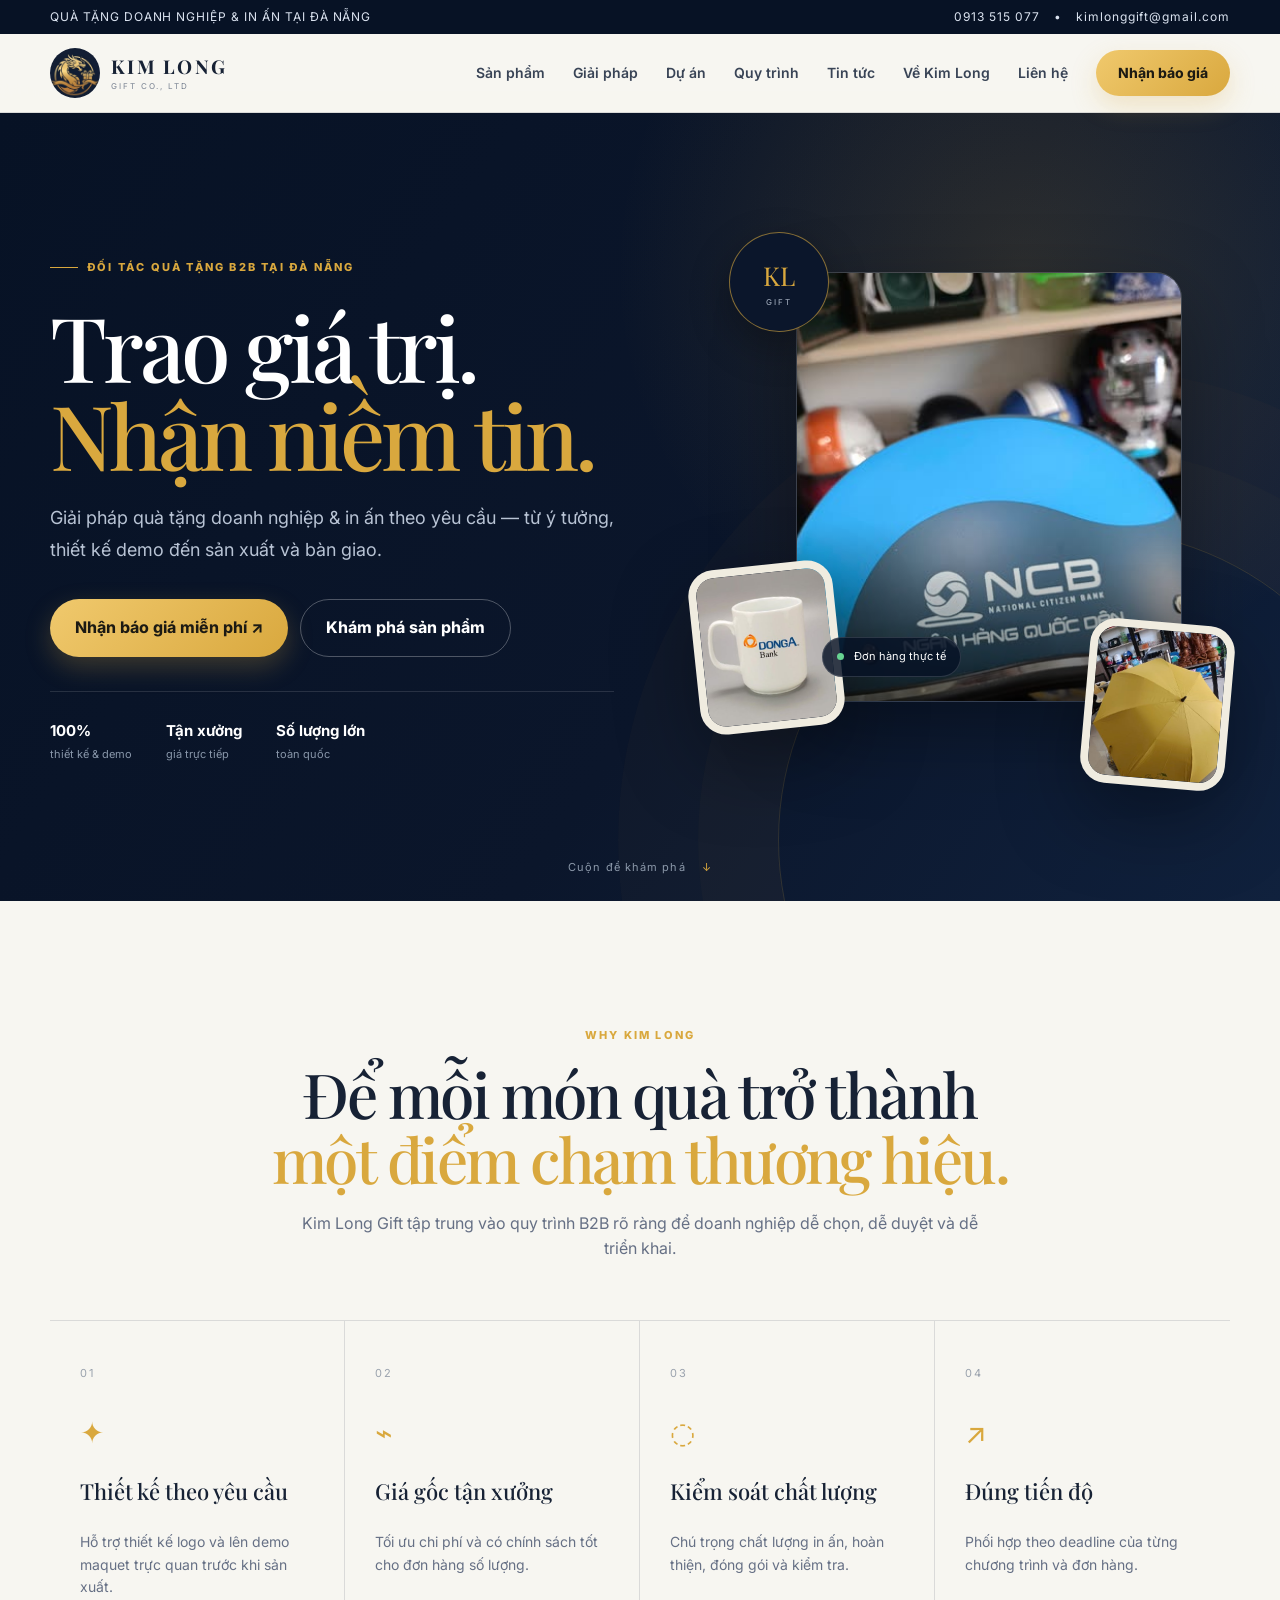
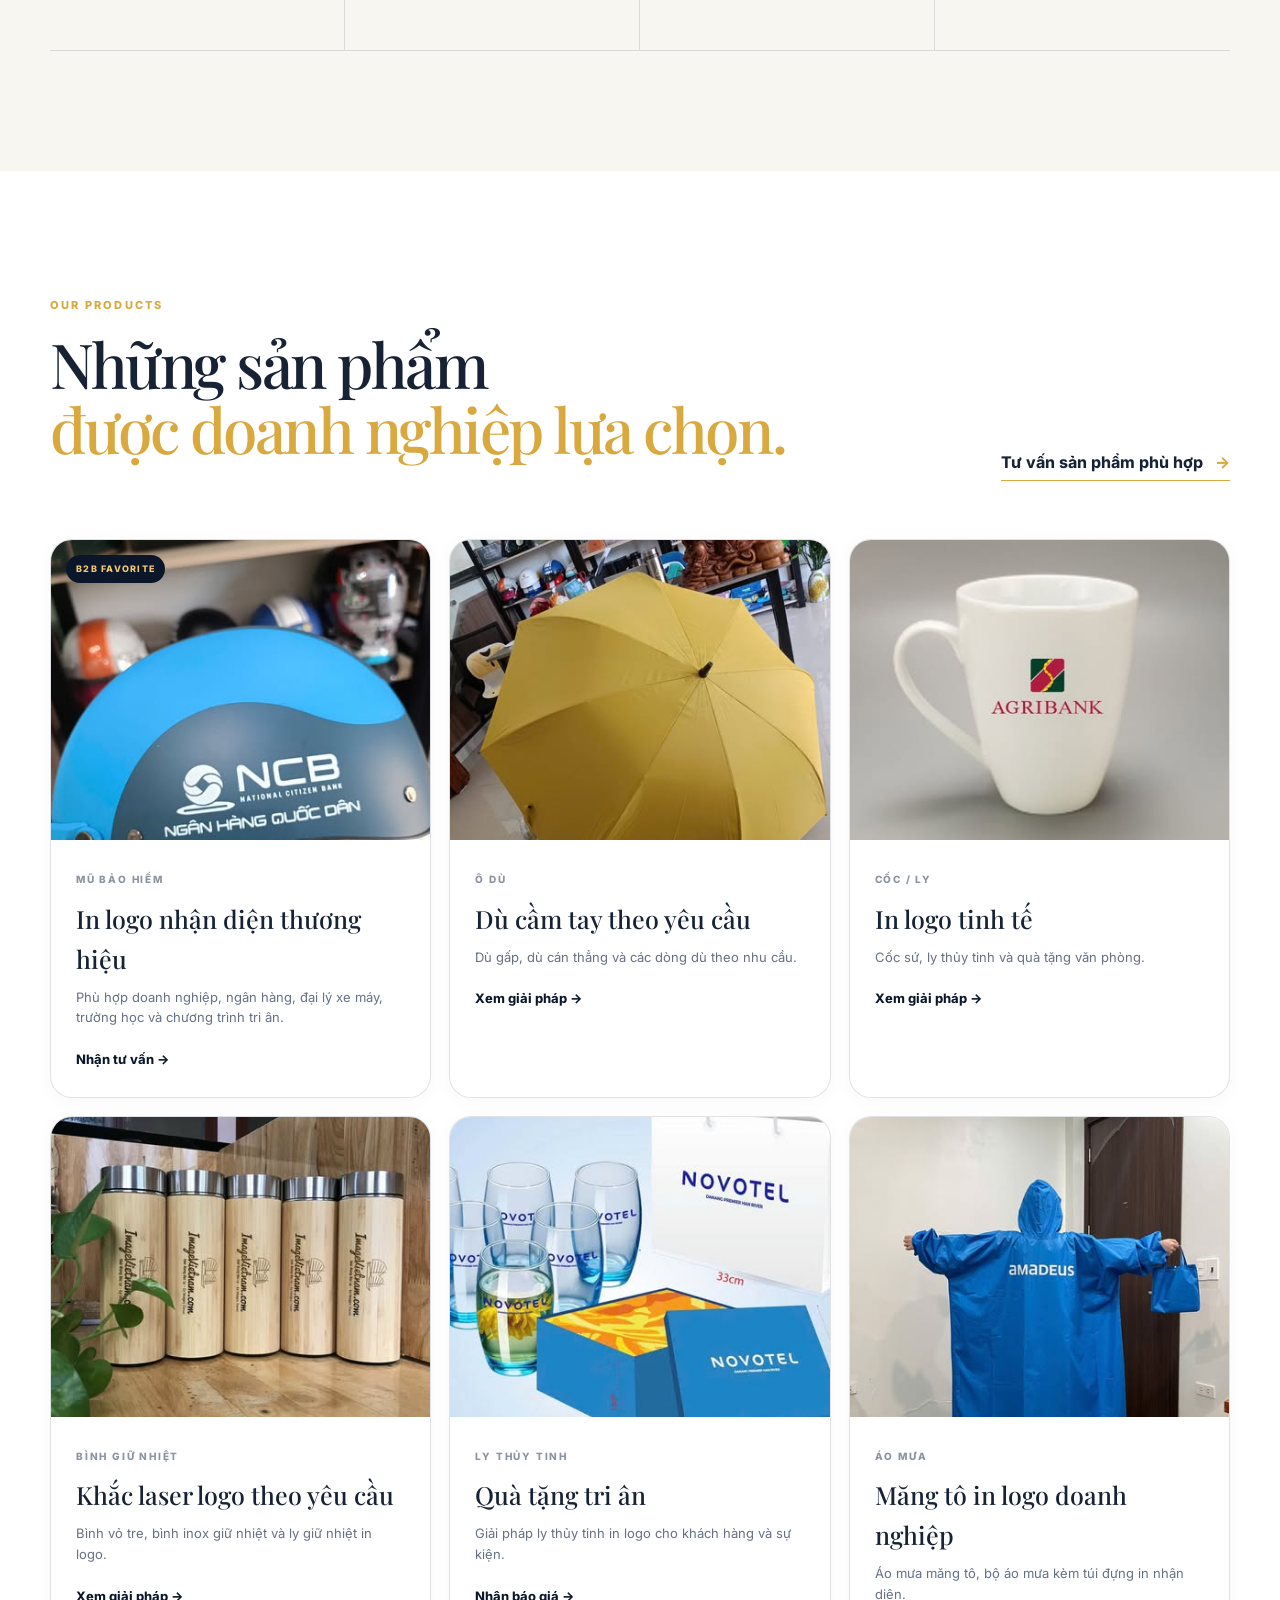
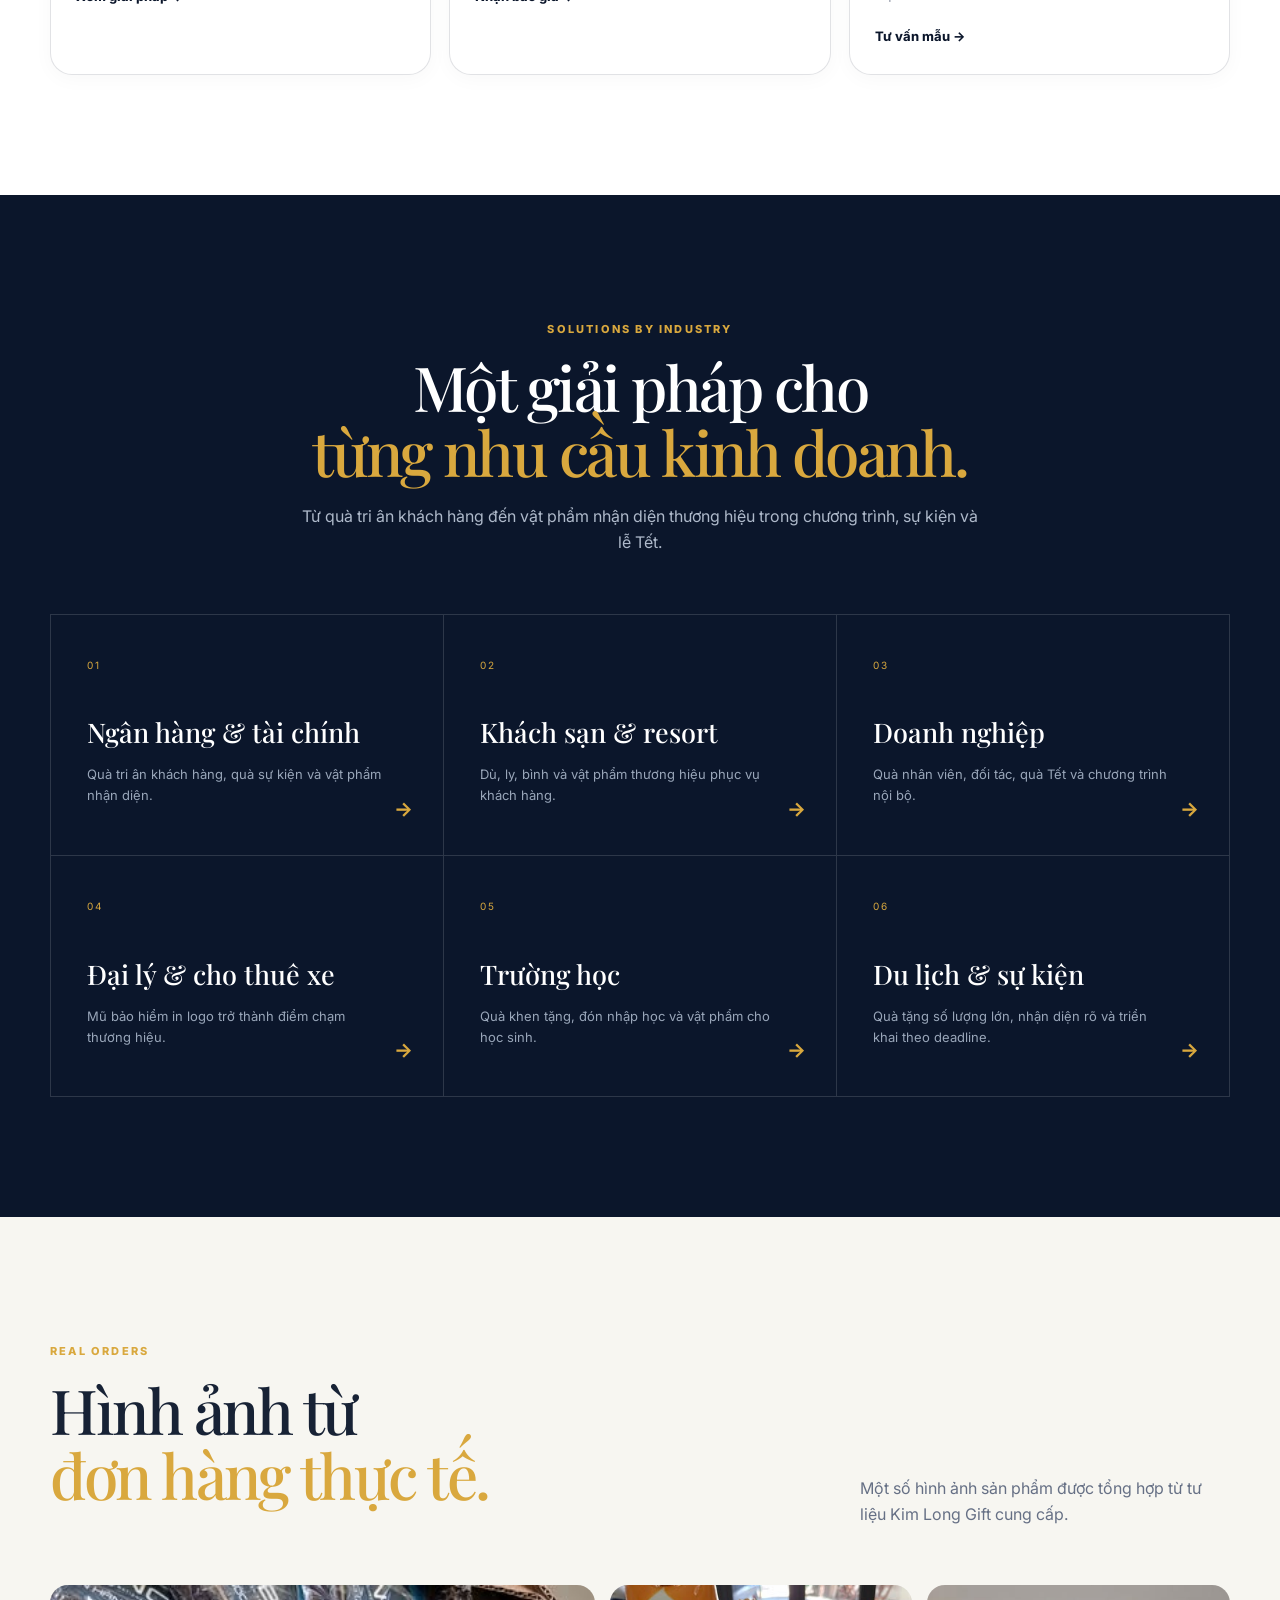
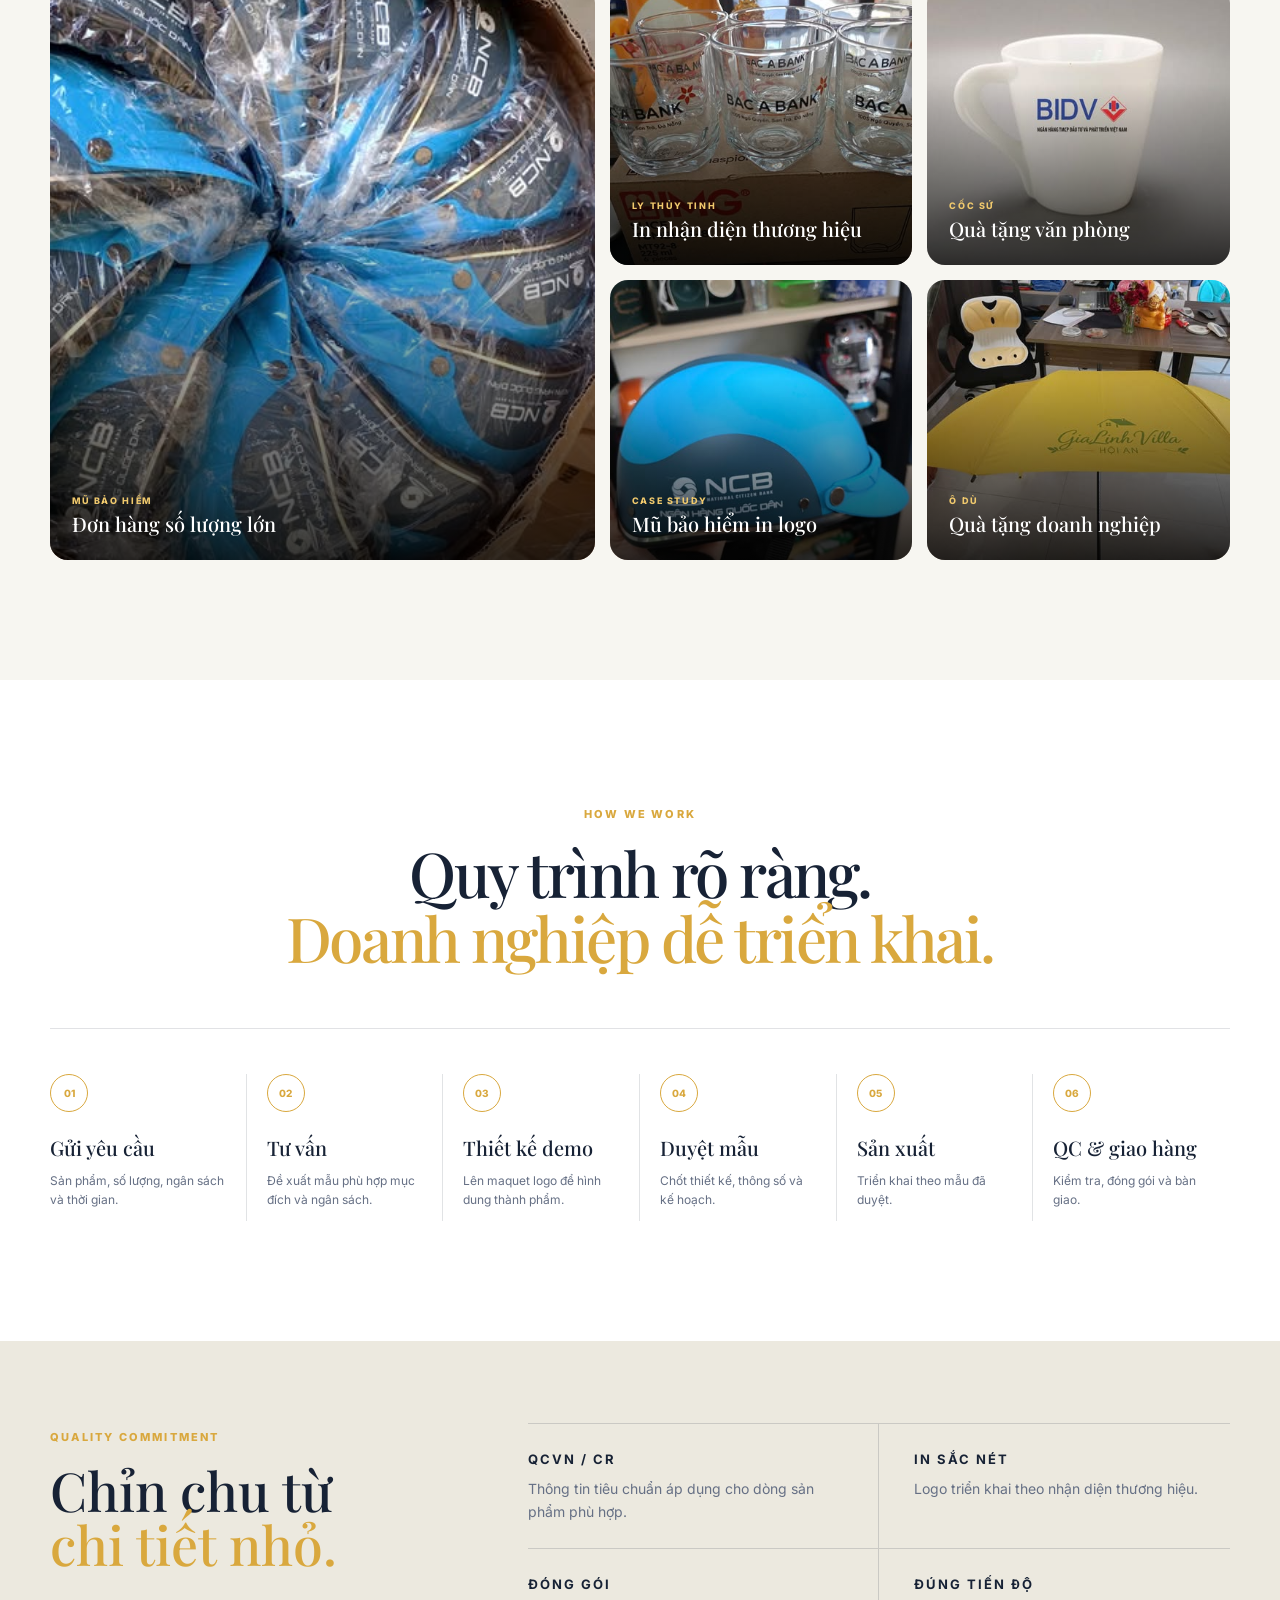
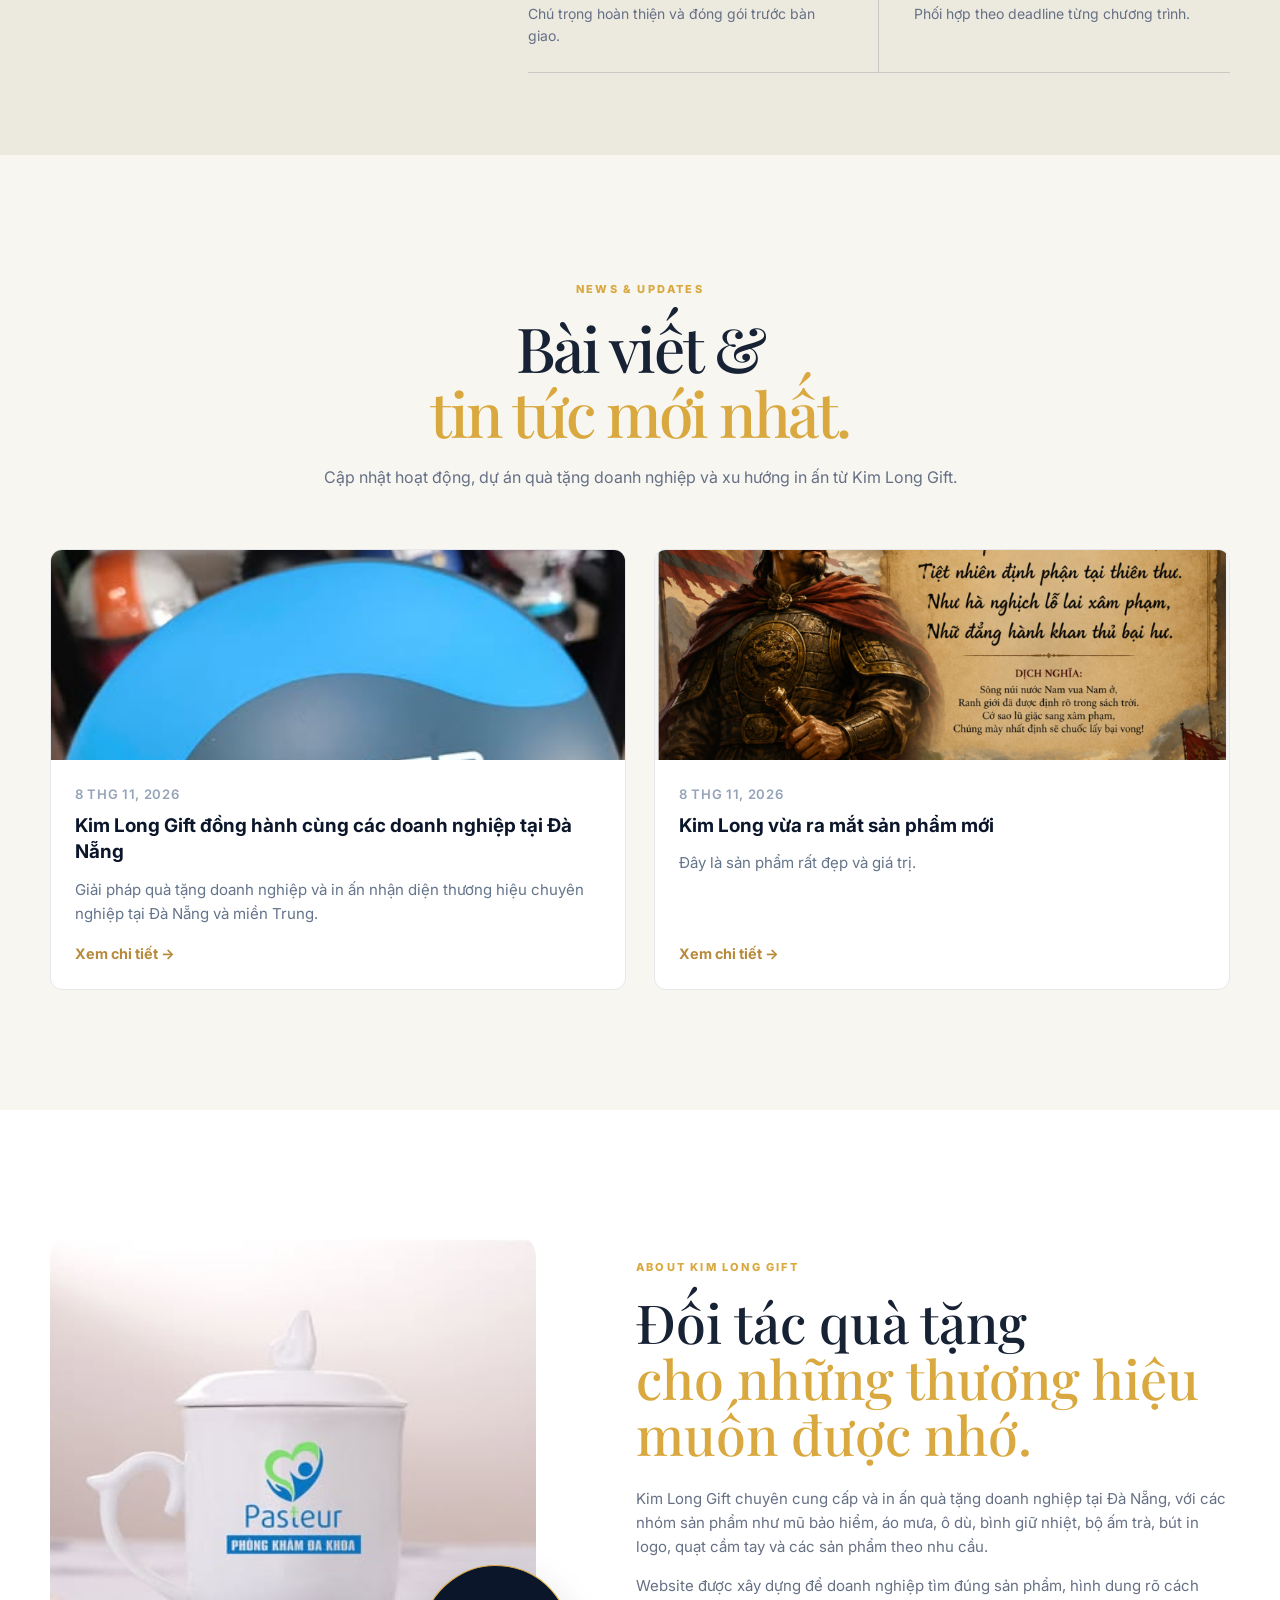
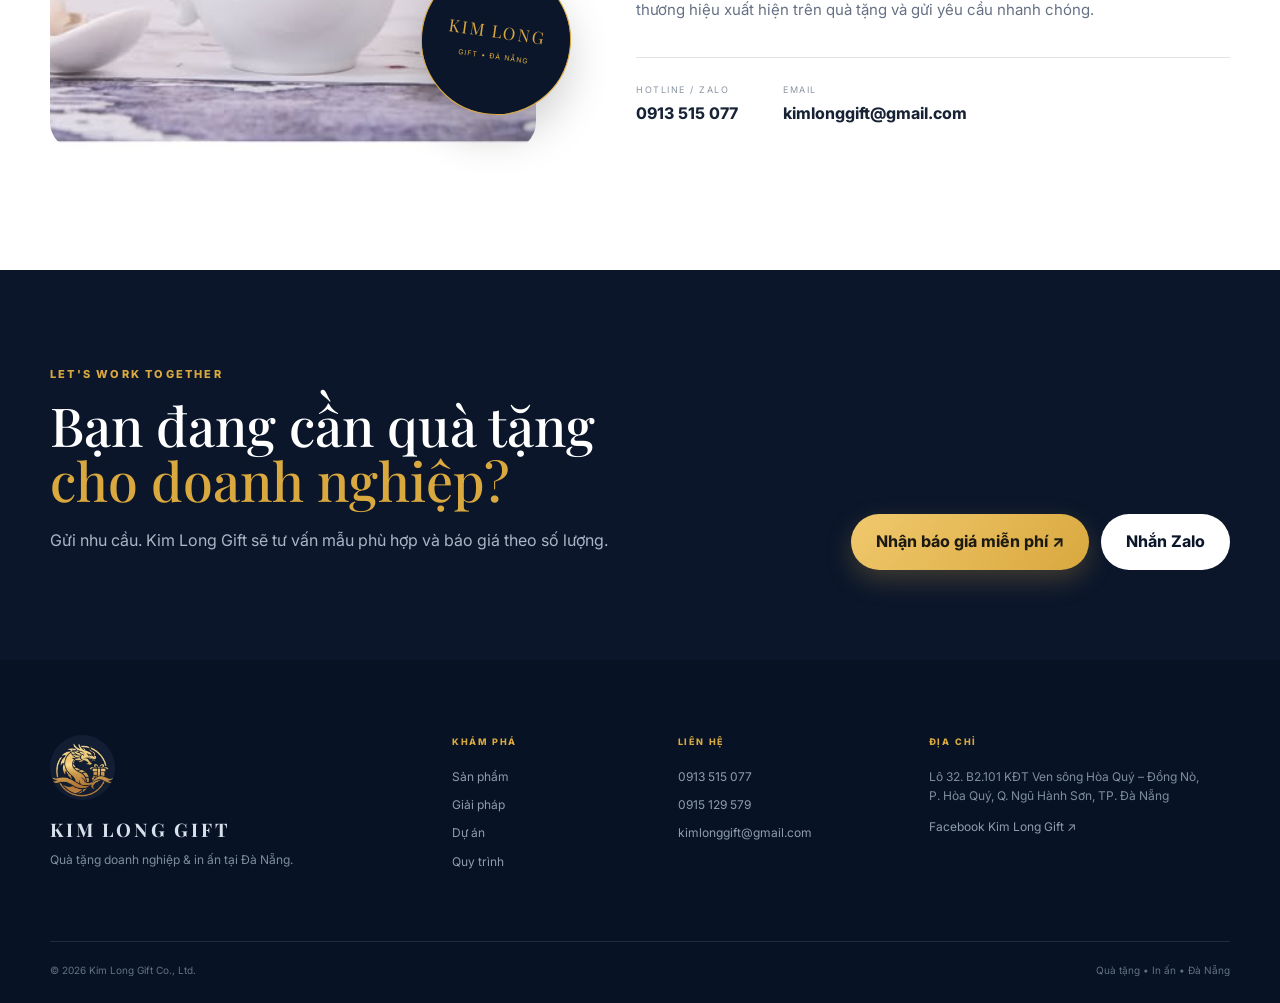
==== commit 34ccf779: "fix(nav): remove duplicate news item and admin link from navigation menu" ====
--- a/index.html
+++ b/index.html
@@ -1,4 +1,4 @@
-<!doctype html><html lang="vi"><head><meta charset="utf-8"><meta name="viewport" content="width=device-width,initial-scale=1"><meta name="theme-color" content="#0b162b"><meta name="description" content="Kim Long Gift – quà tặng doanh nghiệp và in ấn logo tại Đà Nẵng."><meta property="og:title" content="Kim Long Gift | Quà tặng doanh nghiệp & in ấn"><meta property="og:description" content="Giải pháp quà tặng doanh nghiệp từ tư vấn, thiết kế demo đến sản xuất và giao hàng."><title>Kim Long Gift | Quà tặng doanh nghiệp & in ấn Đà Nẵng</title><link rel="icon" href="assets/logo-mark.jpg"><link rel="preconnect" href="https://fonts.googleapis.com"><link rel="preconnect" href="https://fonts.gstatic.com" crossorigin><link rel="stylesheet" href="https://fonts.googleapis.com/css2?family=Playfair+Display:wght@400;500;600&family=Inter:wght@400;600;700;800&display=swap&subset=vietnamese,latin"><link rel="stylesheet" href="styles.css"><script src="https://identity.netlify.com/v1/netlify-identity-widget.js"></script></head><body><div class="topbar"><div class="container topbar-inner"><span>QUÀ TẶNG DOANH NGHIỆP & IN ẤN TẠI ĐÀ NẴNG</span><div class="top-links"><a href="tel:+84913515077">0913 515 077</a><span>•</span><a href="mailto:kimlonggift@gmail.com">kimlonggift@gmail.com</a></div></div></div><header class="site-header"><div class="container nav-wrap"><a class="brand" href="#home"><img src="assets/logo-mark.jpg" alt="Kim Long Gift" class="brand-logo"><div class="brand-copy"><strong>KIM LONG</strong><span>GIFT CO., LTD</span></div></a><button class="menu-toggle" aria-label="Mở menu" aria-expanded="false">☰</button><nav class="nav" id="nav"><a href="#products">Sản phẩm</a><a href="#solutions">Giải pháp</a><a href="#projects">Dự án</a><a href="#process">Quy trình</a><a href="#news">Tin tức</a><a href="/admin/" target="_blank">Đăng nhập Admin</a><a href="#news">Tin tức</a><a href="#about">Về Kim Long</a><a href="#contact">Liên hệ</a><button class="btn btn-gold nav-cta" data-open-quote>Nhận báo giá</button></nav></div></header><main><section class="hero" id="home"><div class="container hero-grid"><div class="hero-copy reveal"><div class="eyebrow"><span></span> ĐỐI TÁC QUÀ TẶNG B2B TẠI ĐÀ NẴNG</div><h1>Trao giá trị.<br><em>Nhận niềm tin.</em></h1><p class="hero-lead">Giải pháp quà tặng doanh nghiệp & in ấn theo yêu cầu — từ ý tưởng, thiết kế demo đến sản xuất và bàn giao.</p><div class="hero-actions"><button class="btn btn-gold btn-lg" data-open-quote>Nhận báo giá miễn phí <span>↗</span></button><a class="btn btn-outline btn-lg" href="#products">Khám phá sản phẩm</a></div><div class="trust-row"><div><strong>100%</strong><span>thiết kế & demo</span></div><div><strong>Tận xưởng</strong><span>giá trực tiếp</span></div><div><strong>Số lượng lớn</strong><span>toàn quốc</span></div></div></div><div class="hero-showcase reveal"><div class="hero-card main-card"><img src="assets/helmet-ncb.jpg" alt="Mũ bảo hiểm nửa đầu in logo NCB - Ngân hàng Quốc Dân"><div class="floating-tag"><span class="dot"></span> Đơn hàng thực tế</div></div><div class="hero-card small-card small-one"><img src="assets/cup-donga.jpg" alt="Cốc sứ in logo DongA Bank"></div><div class="hero-card small-card small-two"><img src="assets/umbrella.jpg" alt="Ô dù cán thẳng in logo doanh nghiệp"></div><div class="seal"><span>KL</span><small>GIFT</small></div></div></div><a class="scroll-hint" href="#why">Cuộn để khám phá <span>↓</span></a></section><section class="section why" id="why"><div class="container"><div class="section-head centered reveal"><span class="section-kicker">WHY KIM LONG</span><h2>Để mỗi món quà trở thành<br><em>một điểm chạm thương hiệu.</em></h2><p>Kim Long Gift tập trung vào quy trình B2B rõ ràng để doanh nghiệp dễ chọn, dễ duyệt và dễ triển khai.</p></div><div class="feature-grid"><article class="feature-card reveal"><span class="feature-no">01</span><div class="feature-icon">✦</div><h3>Thiết kế theo yêu cầu</h3><p>Hỗ trợ thiết kế logo và lên demo maquet trực quan trước khi sản xuất.</p></article><article class="feature-card reveal"><span class="feature-no">02</span><div class="feature-icon">⌁</div><h3>Giá gốc tận xưởng</h3><p>Tối ưu chi phí và có chính sách tốt cho đơn hàng số lượng.</p></article><article class="feature-card reveal"><span class="feature-no">03</span><div class="feature-icon">◌</div><h3>Kiểm soát chất lượng</h3><p>Chú trọng chất lượng in ấn, hoàn thiện, đóng gói và kiểm tra.</p></article><article class="feature-card reveal"><span class="feature-no">04</span><div class="feature-icon">↗</div><h3>Đúng tiến độ</h3><p>Phối hợp theo deadline của từng chương trình và đơn hàng.</p></article></div></div></section><section class="section products" id="products"><div class="container"><div class="section-head row-head reveal"><div><span class="section-kicker">OUR PRODUCTS</span><h2>Những sản phẩm<br><em>được doanh nghiệp lựa chọn.</em></h2></div><a class="text-link" href="#contact">Tư vấn sản phẩm phù hợp <span>→</span></a></div><div class="product-grid"><article class="product-card product-feature reveal"><div class="product-image"><img src="assets/helmet-ncb.jpg" alt="Mũ bảo hiểm in logo"><span class="product-label">B2B FAVORITE</span></div><div class="product-body"><span>MŨ BẢO HIỂM</span><h3>In logo nhận diện thương hiệu</h3><p>Phù hợp doanh nghiệp, ngân hàng, đại lý xe máy, trường học và chương trình tri ân.</p><a href="#contact">Nhận tư vấn →</a></div></article><article class="product-card reveal"><div class="product-image"><img src="assets/umbrella.jpg" alt="Ô dù in logo"></div><div class="product-body"><span>Ô DÙ</span><h3>Dù cầm tay theo yêu cầu</h3><p>Dù gấp, dù cán thẳng và các dòng dù theo nhu cầu.</p><a href="#contact">Xem giải pháp →</a></div></article><article class="product-card reveal"><div class="product-image"><img src="assets/cup-agribank.jpg" alt="Cốc sứ in logo DongA Bank"></div><div class="product-body"><span>CỐC / LY</span><h3>In logo tinh tế</h3><p>Cốc sứ, ly thủy tinh và quà tặng văn phòng.</p><a href="#contact">Xem giải pháp →</a></div></article><article class="product-card reveal"><div class="product-image"><img src="assets/thermos.jpg" alt="Bình giữ nhiệt vỏ tre khắc laser logo doanh nghiệp"></div><div class="product-body"><span>BÌNH GIỮ NHIỆT</span><h3>Khắc laser logo theo yêu cầu</h3><p>Bình vỏ tre, bình inox giữ nhiệt và ly giữ nhiệt in logo.</p><a href="#contact">Xem giải pháp →</a></div></article><article class="product-card reveal"><div class="product-image"><img src="assets/glass.jpg" alt="Bộ ly thủy tinh in logo Bac A Bank"></div><div class="product-body"><span>LY THỦY TINH</span><h3>Quà tặng tri ân</h3><p>Giải pháp ly thủy tinh in logo cho khách hàng và sự kiện.</p><a href="#contact">Nhận báo giá →</a></div></article><article class="product-card reveal"><div class="product-image"><img src="assets/raincoat.jpg" alt="Áo mưa măng tô in logo doanh nghiệp"></div><div class="product-body"><span>ÁO MƯA</span><h3>Măng tô in logo doanh nghiệp</h3><p>Áo mưa măng tô, bộ áo mưa kèm túi đựng in nhận diện.</p><a href="#contact">Tư vấn mẫu →</a></div></article></div></div></section><section class="section dark solutions" id="solutions"><div class="container"><div class="section-head centered light reveal"><span class="section-kicker">SOLUTIONS BY INDUSTRY</span><h2>Một giải pháp cho<br><em>từng nhu cầu kinh doanh.</em></h2><p>Từ quà tri ân khách hàng đến vật phẩm nhận diện thương hiệu trong chương trình, sự kiện và lễ Tết.</p></div><div class="industry-grid"><article class="industry-card reveal"><span>01</span><h3>Ngân hàng & tài chính</h3><p>Quà tri ân khách hàng, quà sự kiện và vật phẩm nhận diện.</p><b>→</b></article><article class="industry-card reveal"><span>02</span><h3>Khách sạn & resort</h3><p>Dù, ly, bình và vật phẩm thương hiệu phục vụ khách hàng.</p><b>→</b></article><article class="industry-card reveal"><span>03</span><h3>Doanh nghiệp</h3><p>Quà nhân viên, đối tác, quà Tết và chương trình nội bộ.</p><b>→</b></article><article class="industry-card reveal"><span>04</span><h3>Đại lý & cho thuê xe</h3><p>Mũ bảo hiểm in logo trở thành điểm chạm thương hiệu.</p><b>→</b></article><article class="industry-card reveal"><span>05</span><h3>Trường học</h3><p>Quà khen tặng, đón nhập học và vật phẩm cho học sinh.</p><b>→</b></article><article class="industry-card reveal"><span>06</span><h3>Du lịch & sự kiện</h3><p>Quà tặng số lượng lớn, nhận diện rõ và triển khai theo deadline.</p><b>→</b></article></div></div></section><section class="section projects" id="projects"><div class="container"><div class="section-head row-head reveal"><div><span class="section-kicker">REAL ORDERS</span><h2>Hình ảnh từ<br><em>đơn hàng thực tế.</em></h2></div><p class="head-note">Một số hình ảnh sản phẩm được tổng hợp từ tư liệu Kim Long Gift cung cấp.</p></div><div class="project-mosaic"><div class="project large reveal"><img src="assets/helmets-bulk.jpg" alt="Thùng mũ bảo hiểm NCB đóng gói giao số lượng lớn"><div class="project-caption"><span>MŨ BẢO HIỂM</span><strong>Đơn hàng số lượng lớn</strong></div></div><div class="project reveal"><img src="assets/glass-logo.jpg" alt="Bộ ly thủy tinh in logo Bac A Bank"><div class="project-caption"><span>LY THỦY TINH</span><strong>In nhận diện thương hiệu</strong></div></div><div class="project reveal"><img src="assets/cup-bidv.jpg" alt="Cốc sứ in logo DongA Bank"><div class="project-caption"><span>CỐC SỨ</span><strong>Quà tặng văn phòng</strong></div></div><div class="project reveal"><img src="assets/helmet-ncb-2.jpg" alt="Mũ bảo hiểm in logo NCB - góc nghiêng"><div class="project-caption"><span>CASE STUDY</span><strong>Mũ bảo hiểm in logo</strong></div></div><div class="project reveal"><img src="assets/umbrella-yellow.jpg" alt="Ô dù gấp in logo Gia Linh Villa Hội An"><div class="project-caption"><span>Ô DÙ</span><strong>Quà tặng doanh nghiệp</strong></div></div></div></div></section><section class="section process" id="process"><div class="container"><div class="section-head centered reveal"><span class="section-kicker">HOW WE WORK</span><h2>Quy trình rõ ràng.<br><em>Doanh nghiệp dễ triển khai.</em></h2></div><div class="process-line"><div class="process-step reveal"><span>01</span><h3>Gửi yêu cầu</h3><p>Sản phẩm, số lượng, ngân sách và thời gian.</p></div><div class="process-step reveal"><span>02</span><h3>Tư vấn</h3><p>Đề xuất mẫu phù hợp mục đích và ngân sách.</p></div><div class="process-step reveal"><span>03</span><h3>Thiết kế demo</h3><p>Lên maquet logo để hình dung thành phẩm.</p></div><div class="process-step reveal"><span>04</span><h3>Duyệt mẫu</h3><p>Chốt thiết kế, thông số và kế hoạch.</p></div><div class="process-step reveal"><span>05</span><h3>Sản xuất</h3><p>Triển khai theo mẫu đã duyệt.</p></div><div class="process-step reveal"><span>06</span><h3>QC & giao hàng</h3><p>Kiểm tra, đóng gói và bàn giao.</p></div></div></div></section><section class="quality-band"><div class="container quality-grid"><div class="quality-intro reveal"><span class="section-kicker">QUALITY COMMITMENT</span><h2>Chỉn chu từ<br><em>chi tiết nhỏ.</em></h2></div><div class="quality-items"><div class="quality-item reveal"><strong>QCVN / CR</strong><span>Thông tin tiêu chuẩn áp dụng cho dòng sản phẩm phù hợp.</span></div><div class="quality-item reveal"><strong>IN SẮC NÉT</strong><span>Logo triển khai theo nhận diện thương hiệu.</span></div><div class="quality-item reveal"><strong>ĐÓNG GÓI</strong><span>Chú trọng hoàn thiện và đóng gói trước bàn giao.</span></div><div class="quality-item reveal"><strong>ĐÚNG TIẾN ĐỘ</strong><span>Phối hợp theo deadline từng chương trình.</span></div></div></div></section><section class="section news" id="news">
+<!doctype html><html lang="vi"><head><meta charset="utf-8"><meta name="viewport" content="width=device-width,initial-scale=1"><meta name="theme-color" content="#0b162b"><meta name="description" content="Kim Long Gift – quà tặng doanh nghiệp và in ấn logo tại Đà Nẵng."><meta property="og:title" content="Kim Long Gift | Quà tặng doanh nghiệp & in ấn"><meta property="og:description" content="Giải pháp quà tặng doanh nghiệp từ tư vấn, thiết kế demo đến sản xuất và giao hàng."><title>Kim Long Gift | Quà tặng doanh nghiệp & in ấn Đà Nẵng</title><link rel="icon" href="assets/logo-mark.jpg"><link rel="preconnect" href="https://fonts.googleapis.com"><link rel="preconnect" href="https://fonts.gstatic.com" crossorigin><link rel="stylesheet" href="https://fonts.googleapis.com/css2?family=Playfair+Display:wght@400;500;600&family=Inter:wght@400;600;700;800&display=swap&subset=vietnamese,latin"><link rel="stylesheet" href="styles.css"><script src="https://identity.netlify.com/v1/netlify-identity-widget.js"></script></head><body><div class="topbar"><div class="container topbar-inner"><span>QUÀ TẶNG DOANH NGHIỆP & IN ẤN TẠI ĐÀ NẴNG</span><div class="top-links"><a href="tel:+84913515077">0913 515 077</a><span>•</span><a href="mailto:kimlonggift@gmail.com">kimlonggift@gmail.com</a></div></div></div><header class="site-header"><div class="container nav-wrap"><a class="brand" href="#home"><img src="assets/logo-mark.jpg" alt="Kim Long Gift" class="brand-logo"><div class="brand-copy"><strong>KIM LONG</strong><span>GIFT CO., LTD</span></div></a><button class="menu-toggle" aria-label="Mở menu" aria-expanded="false">☰</button><nav class="nav" id="nav"><a href="#products">Sản phẩm</a><a href="#solutions">Giải pháp</a><a href="#projects">Dự án</a><a href="#process">Quy trình</a><a href="#news">Tin tức</a><a href="#about">Về Kim Long</a><a href="#contact">Liên hệ</a><button class="btn btn-gold nav-cta" data-open-quote>Nhận báo giá</button></nav></div></header><main><section class="hero" id="home"><div class="container hero-grid"><div class="hero-copy reveal"><div class="eyebrow"><span></span> ĐỐI TÁC QUÀ TẶNG B2B TẠI ĐÀ NẴNG</div><h1>Trao giá trị.<br><em>Nhận niềm tin.</em></h1><p class="hero-lead">Giải pháp quà tặng doanh nghiệp & in ấn theo yêu cầu — từ ý tưởng, thiết kế demo đến sản xuất và bàn giao.</p><div class="hero-actions"><button class="btn btn-gold btn-lg" data-open-quote>Nhận báo giá miễn phí <span>↗</span></button><a class="btn btn-outline btn-lg" href="#products">Khám phá sản phẩm</a></div><div class="trust-row"><div><strong>100%</strong><span>thiết kế & demo</span></div><div><strong>Tận xưởng</strong><span>giá trực tiếp</span></div><div><strong>Số lượng lớn</strong><span>toàn quốc</span></div></div></div><div class="hero-showcase reveal"><div class="hero-card main-card"><img src="assets/helmet-ncb.jpg" alt="Mũ bảo hiểm nửa đầu in logo NCB - Ngân hàng Quốc Dân"><div class="floating-tag"><span class="dot"></span> Đơn hàng thực tế</div></div><div class="hero-card small-card small-one"><img src="assets/cup-donga.jpg" alt="Cốc sứ in logo DongA Bank"></div><div class="hero-card small-card small-two"><img src="assets/umbrella.jpg" alt="Ô dù cán thẳng in logo doanh nghiệp"></div><div class="seal"><span>KL</span><small>GIFT</small></div></div></div><a class="scroll-hint" href="#why">Cuộn để khám phá <span>↓</span></a></section><section class="section why" id="why"><div class="container"><div class="section-head centered reveal"><span class="section-kicker">WHY KIM LONG</span><h2>Để mỗi món quà trở thành<br><em>một điểm chạm thương hiệu.</em></h2><p>Kim Long Gift tập trung vào quy trình B2B rõ ràng để doanh nghiệp dễ chọn, dễ duyệt và dễ triển khai.</p></div><div class="feature-grid"><article class="feature-card reveal"><span class="feature-no">01</span><div class="feature-icon">✦</div><h3>Thiết kế theo yêu cầu</h3><p>Hỗ trợ thiết kế logo và lên demo maquet trực quan trước khi sản xuất.</p></article><article class="feature-card reveal"><span class="feature-no">02</span><div class="feature-icon">⌁</div><h3>Giá gốc tận xưởng</h3><p>Tối ưu chi phí và có chính sách tốt cho đơn hàng số lượng.</p></article><article class="feature-card reveal"><span class="feature-no">03</span><div class="feature-icon">◌</div><h3>Kiểm soát chất lượng</h3><p>Chú trọng chất lượng in ấn, hoàn thiện, đóng gói và kiểm tra.</p></article><article class="feature-card reveal"><span class="feature-no">04</span><div class="feature-icon">↗</div><h3>Đúng tiến độ</h3><p>Phối hợp theo deadline của từng chương trình và đơn hàng.</p></article></div></div></section><section class="section products" id="products"><div class="container"><div class="section-head row-head reveal"><div><span class="section-kicker">OUR PRODUCTS</span><h2>Những sản phẩm<br><em>được doanh nghiệp lựa chọn.</em></h2></div><a class="text-link" href="#contact">Tư vấn sản phẩm phù hợp <span>→</span></a></div><div class="product-grid"><article class="product-card product-feature reveal"><div class="product-image"><img src="assets/helmet-ncb.jpg" alt="Mũ bảo hiểm in logo"><span class="product-label">B2B FAVORITE</span></div><div class="product-body"><span>MŨ BẢO HIỂM</span><h3>In logo nhận diện thương hiệu</h3><p>Phù hợp doanh nghiệp, ngân hàng, đại lý xe máy, trường học và chương trình tri ân.</p><a href="#contact">Nhận tư vấn →</a></div></article><article class="product-card reveal"><div class="product-image"><img src="assets/umbrella.jpg" alt="Ô dù in logo"></div><div class="product-body"><span>Ô DÙ</span><h3>Dù cầm tay theo yêu cầu</h3><p>Dù gấp, dù cán thẳng và các dòng dù theo nhu cầu.</p><a href="#contact">Xem giải pháp →</a></div></article><article class="product-card reveal"><div class="product-image"><img src="assets/cup-agribank.jpg" alt="Cốc sứ in logo DongA Bank"></div><div class="product-body"><span>CỐC / LY</span><h3>In logo tinh tế</h3><p>Cốc sứ, ly thủy tinh và quà tặng văn phòng.</p><a href="#contact">Xem giải pháp →</a></div></article><article class="product-card reveal"><div class="product-image"><img src="assets/thermos.jpg" alt="Bình giữ nhiệt vỏ tre khắc laser logo doanh nghiệp"></div><div class="product-body"><span>BÌNH GIỮ NHIỆT</span><h3>Khắc laser logo theo yêu cầu</h3><p>Bình vỏ tre, bình inox giữ nhiệt và ly giữ nhiệt in logo.</p><a href="#contact">Xem giải pháp →</a></div></article><article class="product-card reveal"><div class="product-image"><img src="assets/glass.jpg" alt="Bộ ly thủy tinh in logo Bac A Bank"></div><div class="product-body"><span>LY THỦY TINH</span><h3>Quà tặng tri ân</h3><p>Giải pháp ly thủy tinh in logo cho khách hàng và sự kiện.</p><a href="#contact">Nhận báo giá →</a></div></article><article class="product-card reveal"><div class="product-image"><img src="assets/raincoat.jpg" alt="Áo mưa măng tô in logo doanh nghiệp"></div><div class="product-body"><span>ÁO MƯA</span><h3>Măng tô in logo doanh nghiệp</h3><p>Áo mưa măng tô, bộ áo mưa kèm túi đựng in nhận diện.</p><a href="#contact">Tư vấn mẫu →</a></div></article></div></div></section><section class="section dark solutions" id="solutions"><div class="container"><div class="section-head centered light reveal"><span class="section-kicker">SOLUTIONS BY INDUSTRY</span><h2>Một giải pháp cho<br><em>từng nhu cầu kinh doanh.</em></h2><p>Từ quà tri ân khách hàng đến vật phẩm nhận diện thương hiệu trong chương trình, sự kiện và lễ Tết.</p></div><div class="industry-grid"><article class="industry-card reveal"><span>01</span><h3>Ngân hàng & tài chính</h3><p>Quà tri ân khách hàng, quà sự kiện và vật phẩm nhận diện.</p><b>→</b></article><article class="industry-card reveal"><span>02</span><h3>Khách sạn & resort</h3><p>Dù, ly, bình và vật phẩm thương hiệu phục vụ khách hàng.</p><b>→</b></article><article class="industry-card reveal"><span>03</span><h3>Doanh nghiệp</h3><p>Quà nhân viên, đối tác, quà Tết và chương trình nội bộ.</p><b>→</b></article><article class="industry-card reveal"><span>04</span><h3>Đại lý & cho thuê xe</h3><p>Mũ bảo hiểm in logo trở thành điểm chạm thương hiệu.</p><b>→</b></article><article class="industry-card reveal"><span>05</span><h3>Trường học</h3><p>Quà khen tặng, đón nhập học và vật phẩm cho học sinh.</p><b>→</b></article><article class="industry-card reveal"><span>06</span><h3>Du lịch & sự kiện</h3><p>Quà tặng số lượng lớn, nhận diện rõ và triển khai theo deadline.</p><b>→</b></article></div></div></section><section class="section projects" id="projects"><div class="container"><div class="section-head row-head reveal"><div><span class="section-kicker">REAL ORDERS</span><h2>Hình ảnh từ<br><em>đơn hàng thực tế.</em></h2></div><p class="head-note">Một số hình ảnh sản phẩm được tổng hợp từ tư liệu Kim Long Gift cung cấp.</p></div><div class="project-mosaic"><div class="project large reveal"><img src="assets/helmets-bulk.jpg" alt="Thùng mũ bảo hiểm NCB đóng gói giao số lượng lớn"><div class="project-caption"><span>MŨ BẢO HIỂM</span><strong>Đơn hàng số lượng lớn</strong></div></div><div class="project reveal"><img src="assets/glass-logo.jpg" alt="Bộ ly thủy tinh in logo Bac A Bank"><div class="project-caption"><span>LY THỦY TINH</span><strong>In nhận diện thương hiệu</strong></div></div><div class="project reveal"><img src="assets/cup-bidv.jpg" alt="Cốc sứ in logo DongA Bank"><div class="project-caption"><span>CỐC SỨ</span><strong>Quà tặng văn phòng</strong></div></div><div class="project reveal"><img src="assets/helmet-ncb-2.jpg" alt="Mũ bảo hiểm in logo NCB - góc nghiêng"><div class="project-caption"><span>CASE STUDY</span><strong>Mũ bảo hiểm in logo</strong></div></div><div class="project reveal"><img src="assets/umbrella-yellow.jpg" alt="Ô dù gấp in logo Gia Linh Villa Hội An"><div class="project-caption"><span>Ô DÙ</span><strong>Quà tặng doanh nghiệp</strong></div></div></div></div></section><section class="section process" id="process"><div class="container"><div class="section-head centered reveal"><span class="section-kicker">HOW WE WORK</span><h2>Quy trình rõ ràng.<br><em>Doanh nghiệp dễ triển khai.</em></h2></div><div class="process-line"><div class="process-step reveal"><span>01</span><h3>Gửi yêu cầu</h3><p>Sản phẩm, số lượng, ngân sách và thời gian.</p></div><div class="process-step reveal"><span>02</span><h3>Tư vấn</h3><p>Đề xuất mẫu phù hợp mục đích và ngân sách.</p></div><div class="process-step reveal"><span>03</span><h3>Thiết kế demo</h3><p>Lên maquet logo để hình dung thành phẩm.</p></div><div class="process-step reveal"><span>04</span><h3>Duyệt mẫu</h3><p>Chốt thiết kế, thông số và kế hoạch.</p></div><div class="process-step reveal"><span>05</span><h3>Sản xuất</h3><p>Triển khai theo mẫu đã duyệt.</p></div><div class="process-step reveal"><span>06</span><h3>QC & giao hàng</h3><p>Kiểm tra, đóng gói và bàn giao.</p></div></div></div></section><section class="quality-band"><div class="container quality-grid"><div class="quality-intro reveal"><span class="section-kicker">QUALITY COMMITMENT</span><h2>Chỉn chu từ<br><em>chi tiết nhỏ.</em></h2></div><div class="quality-items"><div class="quality-item reveal"><strong>QCVN / CR</strong><span>Thông tin tiêu chuẩn áp dụng cho dòng sản phẩm phù hợp.</span></div><div class="quality-item reveal"><strong>IN SẮC NÉT</strong><span>Logo triển khai theo nhận diện thương hiệu.</span></div><div class="quality-item reveal"><strong>ĐÓNG GÓI</strong><span>Chú trọng hoàn thiện và đóng gói trước bàn giao.</span></div><div class="quality-item reveal"><strong>ĐÚNG TIẾN ĐỘ</strong><span>Phối hợp theo deadline từng chương trình.</span></div></div></div></section><section class="section news" id="news">
   <div class="container">
     <div class="section-head centered reveal">
       <span class="section-kicker">NEWS & UPDATES</span>
